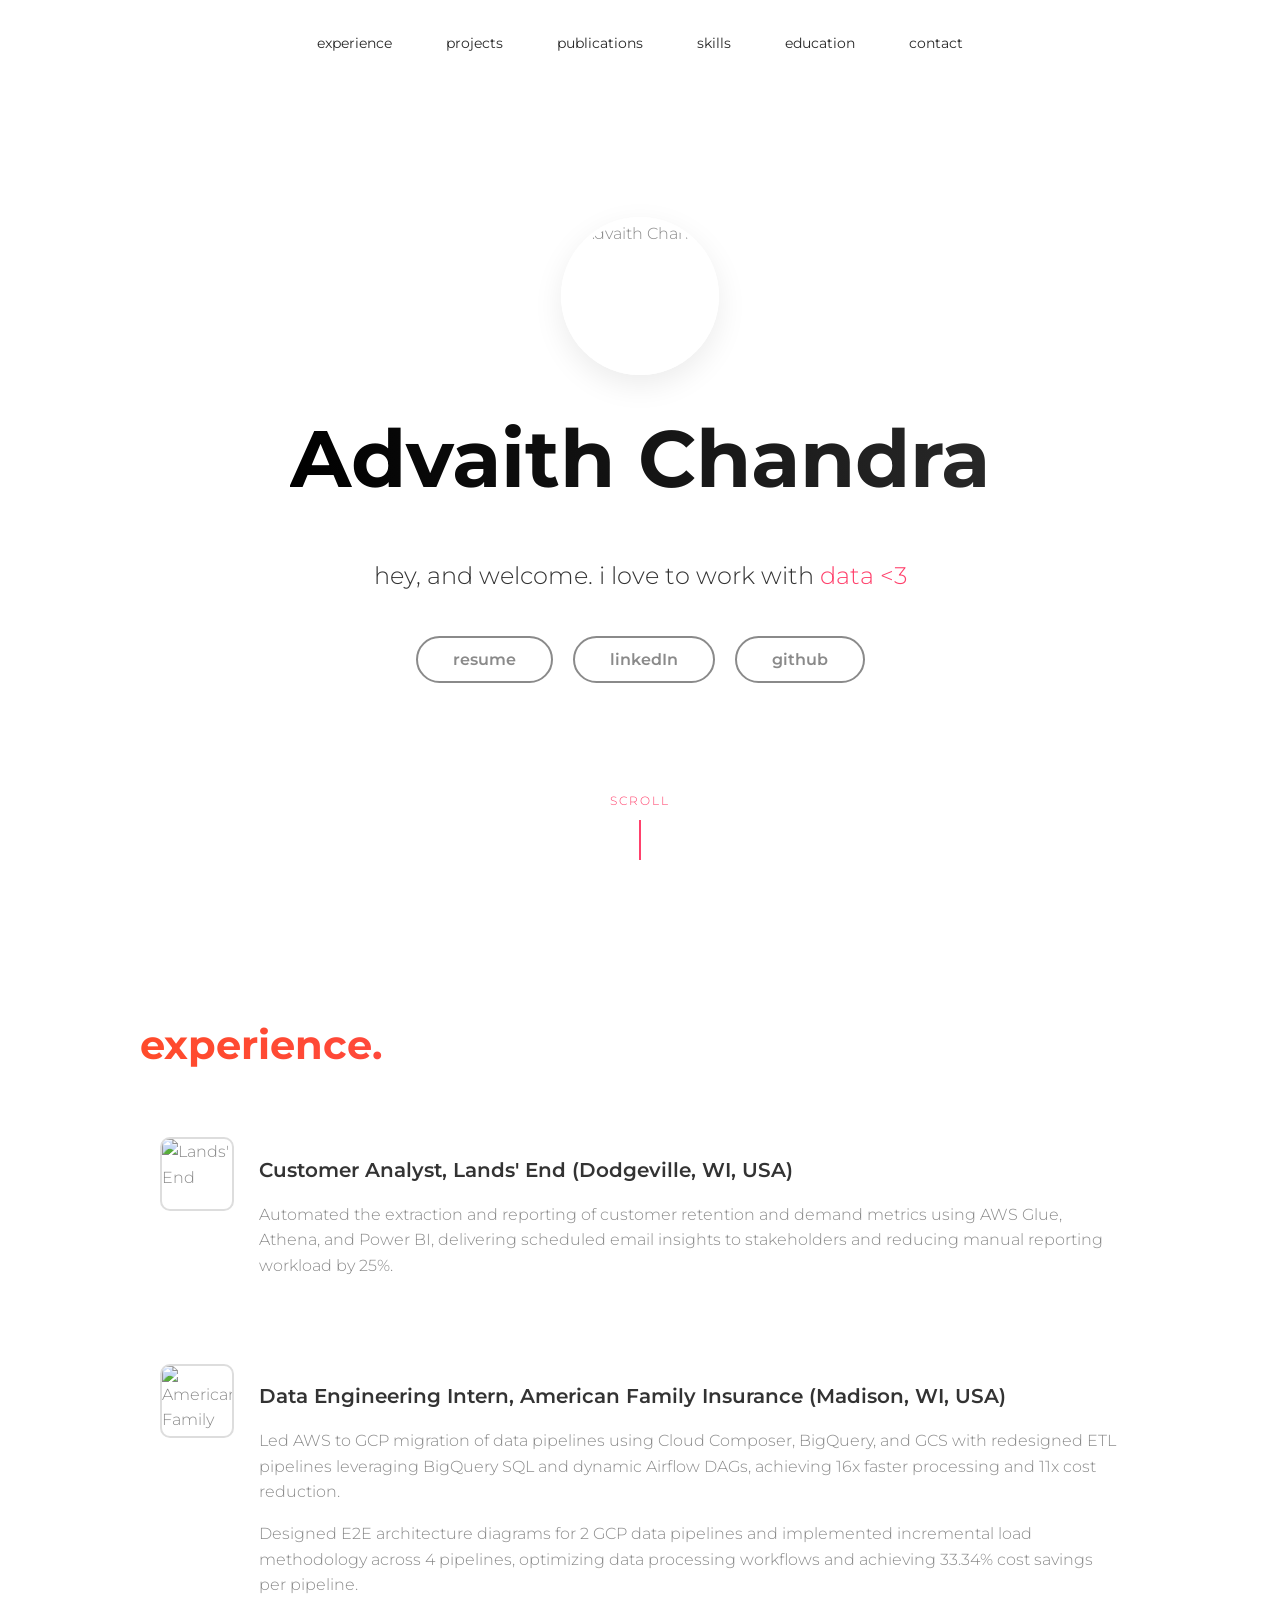
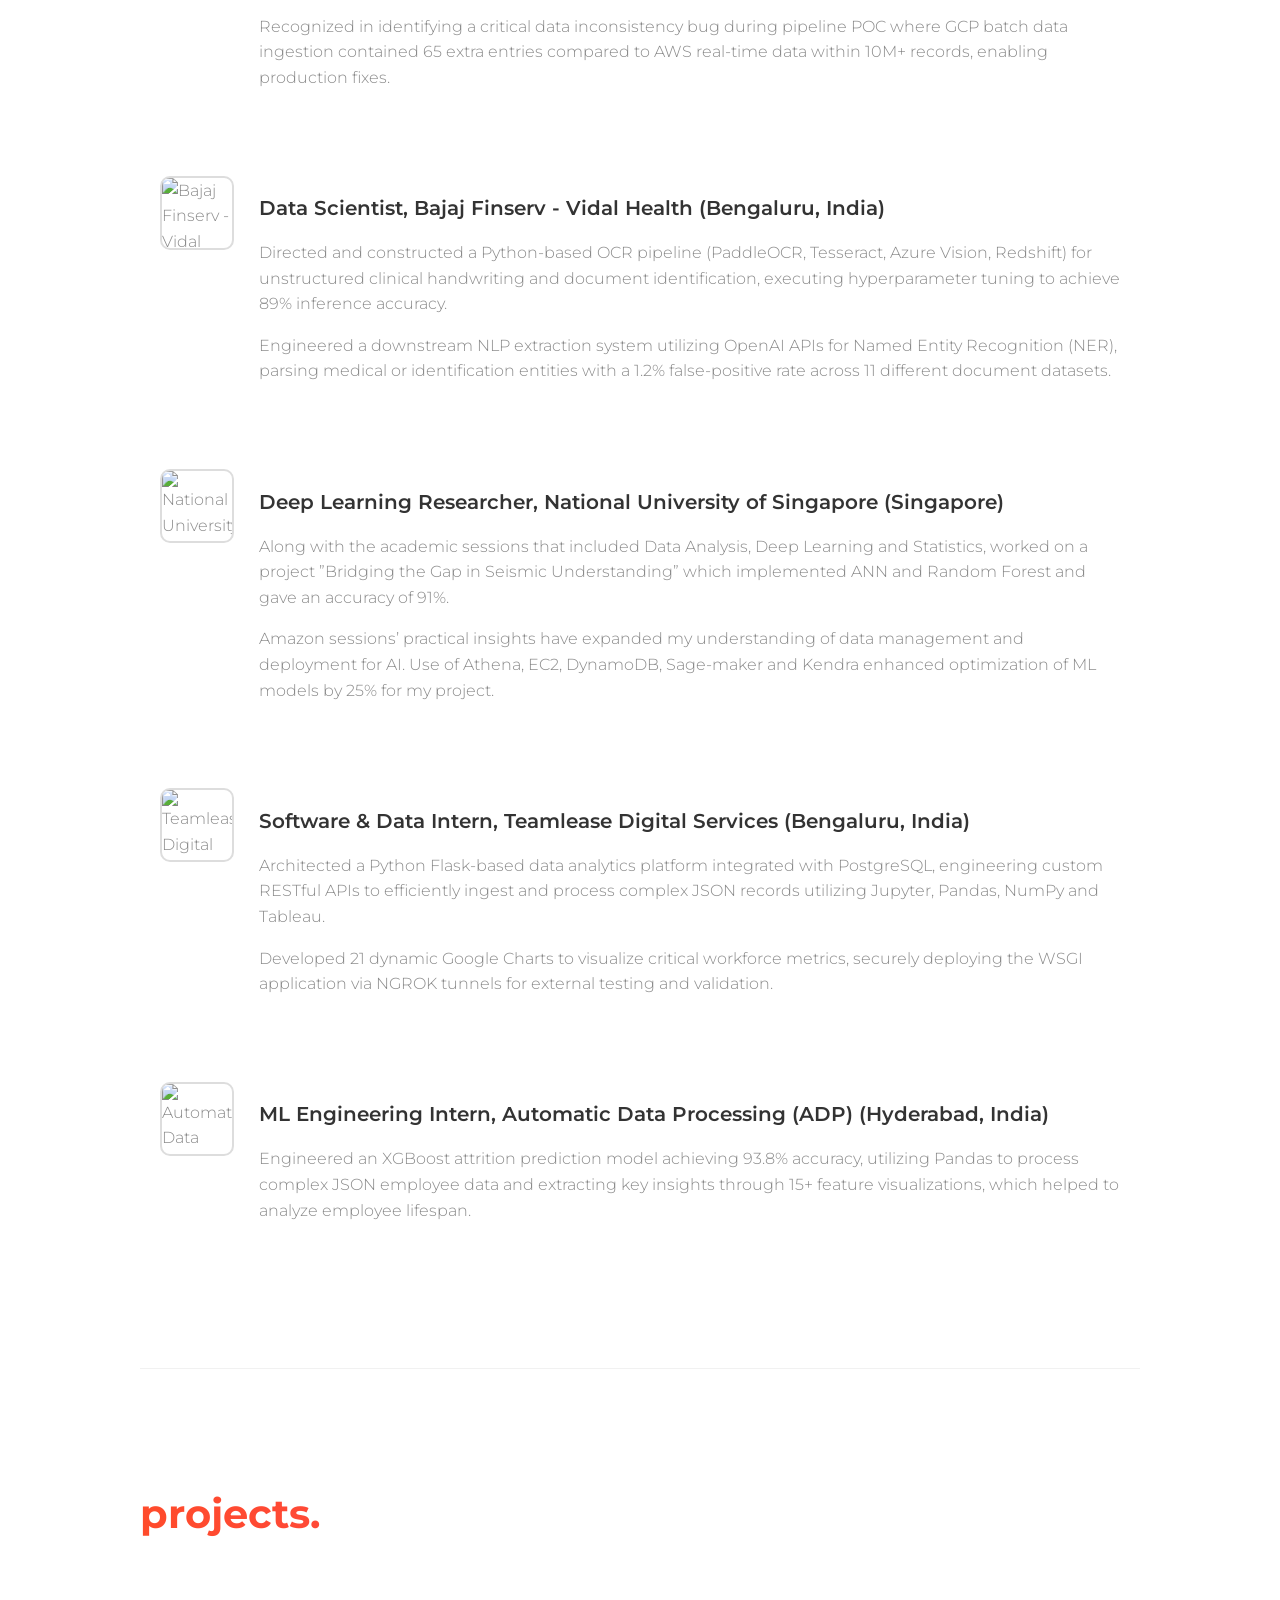
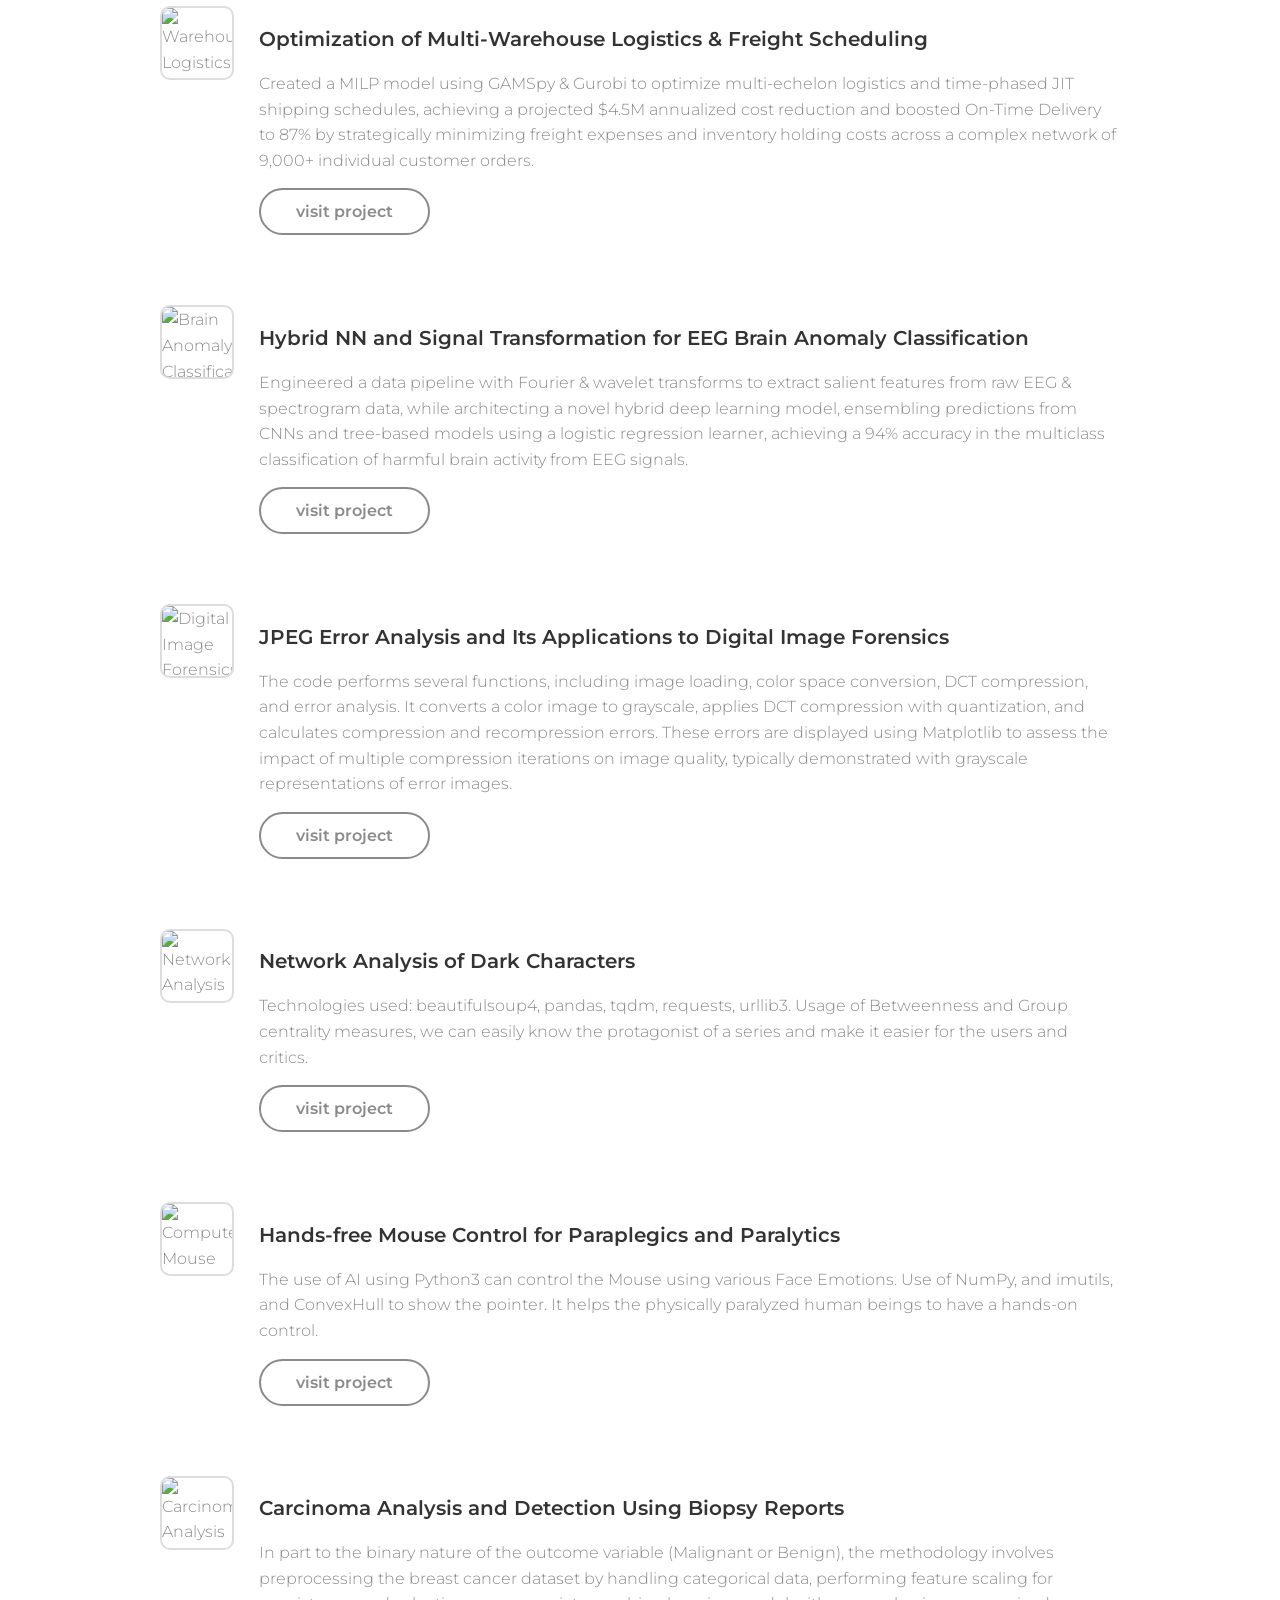
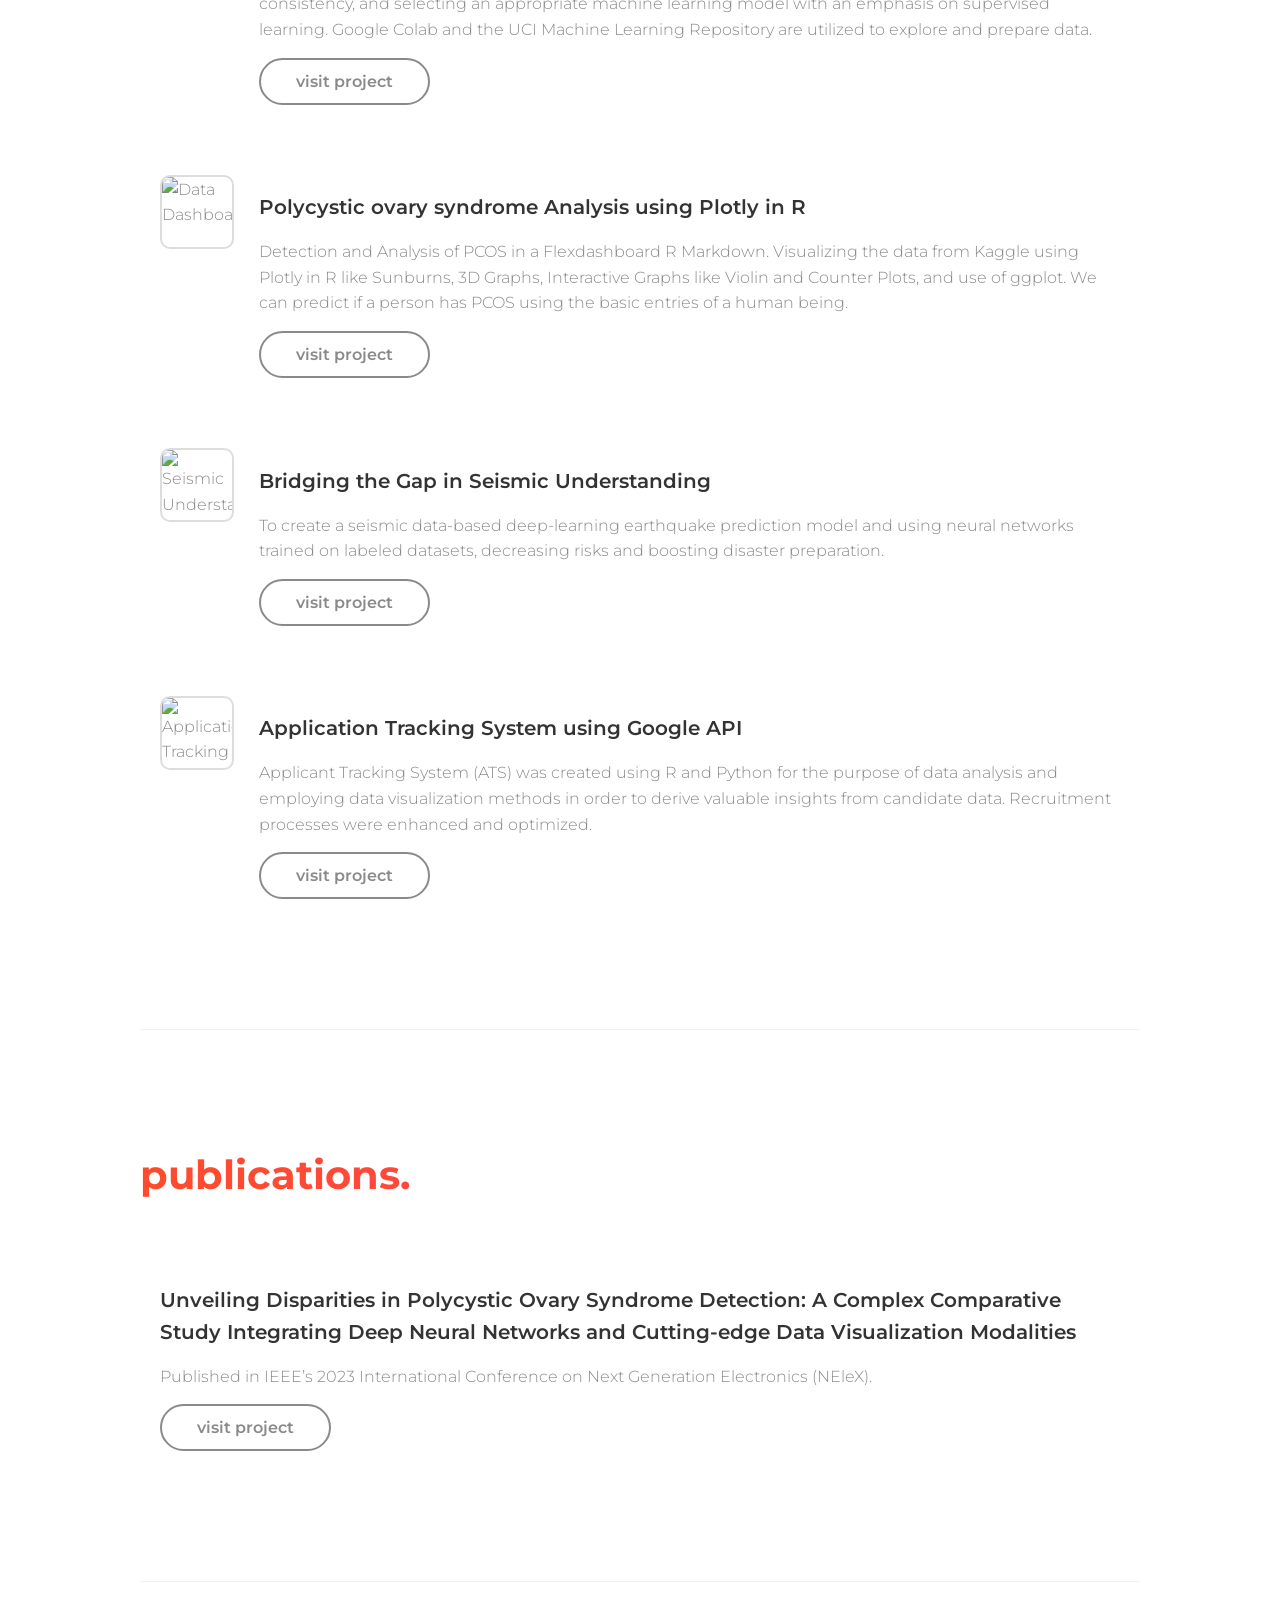
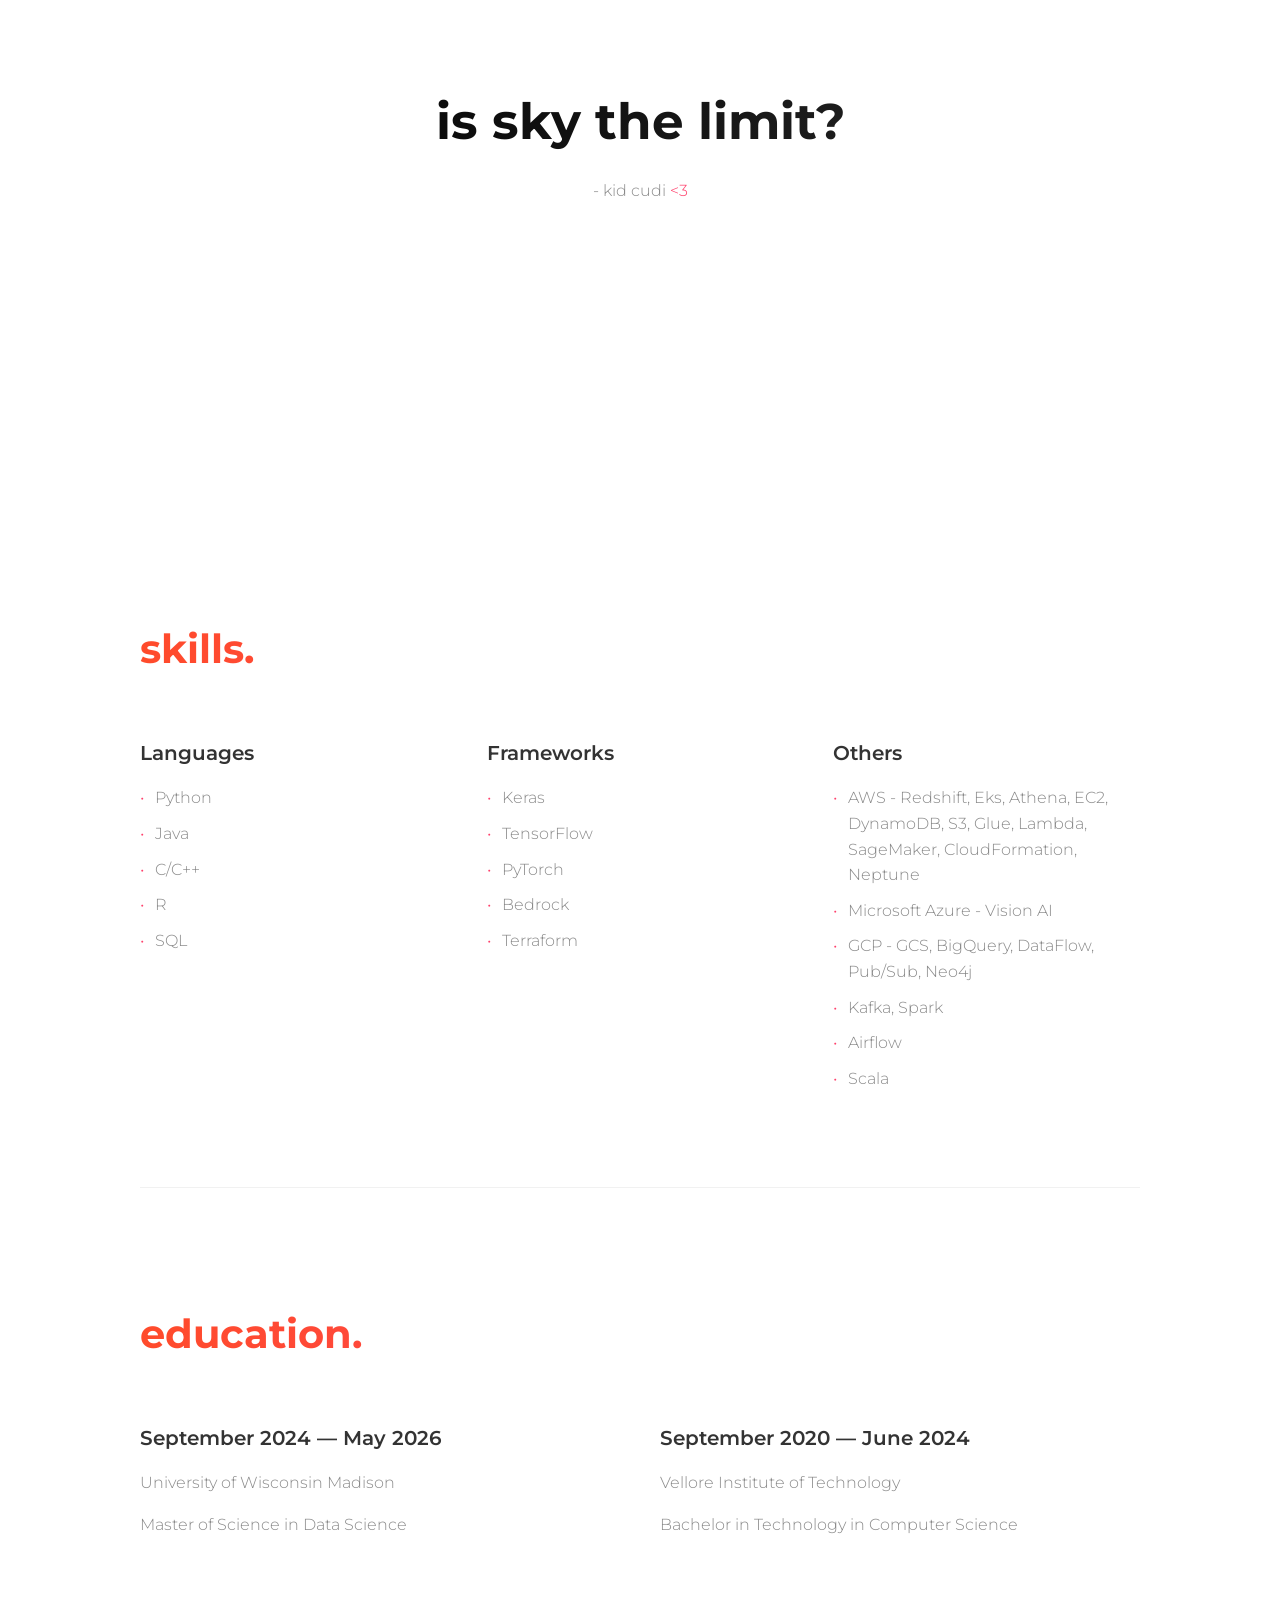
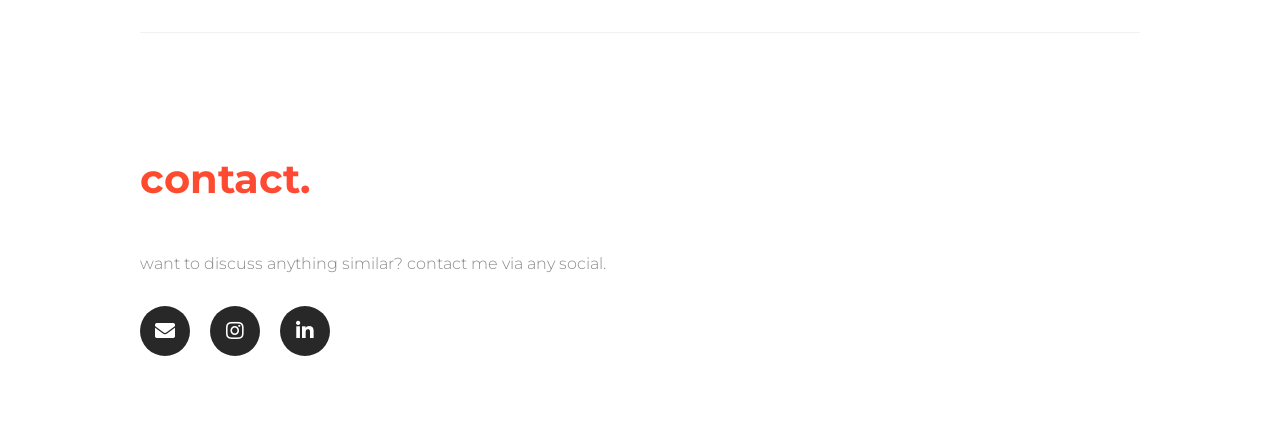
==== index.html @ e915cb69 "updated resume" ====
<!DOCTYPE html>
<html lang="en">
<head>
<!-- Google tag (gtag.js) -->
<script async src="https://www.googletagmanager.com/gtag/js?id=G-BC5VYM7ZC9"></script>
<script>
  window.dataLayer = window.dataLayer || [];
  function gtag(){dataLayer.push(arguments);}
  gtag('js', new Date());

  gtag('config', 'G-BC5VYM7ZC9');
</script>
    <meta charset="UTF-8">  
    <meta name="viewport" content="width=device-width, initial-scale=1.0">
    <meta http-equiv="X-UA-Compatible" content="ie=edge">
    <title>advaith's portfolio</title>
    <link rel="preconnect" href="https://fonts.googleapis.com">
    <link rel="preconnect" href="https://fonts.gstatic.com" crossorigin>
    <link href="https://fonts.googleapis.com/css2?family=Montserrat:wght@300;400;600;700&display=swap" rel="stylesheet">    
    <script src="https://code.jquery.com/jquery-3.3.1.min.js" integrity="sha256-FgpCb/KJQlLNfOu91ta32o/NMZxltwRo8QtmkMRdAu8=" crossorigin="anonymous"></script>
    <link rel="stylesheet" href="https://use.fontawesome.com/releases/v5.7.1/css/all.css" integrity="sha384-fnmOCqbTlWIlj8LyTjo7mOUStjsKC4pOpQbqyi7RrhN7udi9RwhKkMHpvLbHG9Sr" crossorigin="anonymous">
    <link rel="stylesheet" href="index.css">
</head>
<body>
    <div id="loading">
        <div id="spinner"></div>
    </div>

    <nav id="header">
        <div id="links">
            <a href="#experience">experience</a>
            <a href="#projects">projects</a>
            <a href="#pubs">publications</a>
            <a href="#skills">skills</a>
            <a href="#education">education</a>
            <a href="#contact">contact</a>
        </div>
    </nav>

    <div id="hero">
        <div class="hero-content">
            <img src="https://drive.google.com/thumbnail?id=139Ax2t5n5mjHtsk0Lg4HE5eVBO2MyF8m&sz=w1000" alt="Advaith Chandra" class="profile-pic">
            
            <div id="title">Advaith Chandra</div>
            <p class="tagline">hey, and welcome. i love to work with <span class="highlight">data <3</span></p>
            <div class="hero-buttons">
                <a href="https://drive.google.com/file/d/1Jxu1TiVtdE3pMnx3w8oBi157M8xMAK2O/view?usp=sharing"><button class="btn_one">resume</button></a>
                <a href="https://www.linkedin.com/in/advaithchandrasrivastav/"><button class="btn_one">linkedIn</button></a>
                <a href="https://github.com/Advaith789"><button class="btn_one">github</button></a>
            </div>
        </div>
        <div id="scroll-indicator">
            <span class="scroll-text">scroll</span>
            <div class="line"></div>
        </div>            
    </div>

    <div id="portfolio">
        
        <section id="experience" class="section">
            <h1>experience.</h1>

            <div class="project hover-effect">
                <img src="https://drive.google.com/thumbnail?id=1gFuBf-a3v5L_pTV8lUSPP5-c44RPNIYs&sz=w1000" alt="Lands' End" class="project-image">
                <div class="project-content">
                    <h2>Customer Analyst, Lands' End (Dodgeville, WI, USA)</h2>
                    <p>Automated the extraction and reporting of customer retention and demand metrics using AWS Glue, Athena, and Power BI, delivering scheduled email insights to stakeholders and reducing manual reporting workload by 25%.</p>
                </div>
            </div>

            <div class="project hover-effect">
                <img src="https://drive.google.com/thumbnail?id=11Mdz7KxqllT3eipRiJt65NYhHgezzCKO&sz=w1000" alt="American Family Insurance" class="project-image">
                <div class="project-content">
                    <h2>Data Engineering Intern, American Family Insurance (Madison, WI, USA)</h2>
                    <p>Led AWS to GCP migration of data pipelines using Cloud Composer, BigQuery, and GCS with redesigned ETL pipelines leveraging BigQuery SQL and dynamic Airflow DAGs, achieving 16x faster processing and 11x cost reduction.</p>
                    <p>Designed E2E architecture diagrams for 2 GCP data pipelines and implemented incremental load methodology across 4 pipelines, optimizing data processing workflows and achieving 33.34% cost savings per pipeline.</p>
                    <p>Recognized in identifying a critical data inconsistency bug during pipeline POC where GCP batch data ingestion contained 65 extra entries compared to AWS real-time data within 10M+ records, enabling production fixes.</p>
                </div>
            </div>

            <div class="project hover-effect">
                <img src="https://drive.google.com/thumbnail?id=1WD4hyHMKasmkYjBX_faPgWrav_Gi7qnA&sz=w1000" alt="Bajaj Finserv - Vidal Health" class="project-image">
                <div class="project-content">
                    <h2>Data Scientist, Bajaj Finserv - Vidal Health (Bengaluru, India)</h2>
                    <p>Directed and constructed a Python-based OCR pipeline (PaddleOCR, Tesseract, Azure Vision, Redshift) for unstructured clinical handwriting and document identification, executing hyperparameter tuning to achieve 89% inference accuracy.</p>
                    <p>Engineered a downstream NLP extraction system utilizing OpenAI APIs for Named Entity Recognition (NER), parsing medical or identification entities with a 1.2% false-positive rate across 11 different document datasets.</p>
                </div>
            </div>

            <div class="project hover-effect">
                <img src="https://drive.google.com/thumbnail?id=15q88PHx9WeBKispqaIaLPhq5F52AzXDt&sz=w1000" alt="National University of Singapore" class="project-image">
                <div class="project-content">
                    <h2>Deep Learning Researcher, National University of Singapore (Singapore)</h2>
                    <p>Along with the academic sessions that included Data Analysis, Deep Learning and Statistics, worked on a project ”Bridging the Gap in Seismic Understanding” which implemented ANN and Random Forest and gave an accuracy of 91%.</p>
                    <p>Amazon sessions’ practical insights have expanded my understanding of data management and deployment for AI. Use of Athena, EC2, DynamoDB, Sage-maker and Kendra enhanced optimization of ML models by 25% for my project.</p>
                </div>
            </div>

            <div class="project hover-effect">
                <img src="https://drive.google.com/thumbnail?id=1VEBLNRBeKl3MX71EI4ZStRHVZW56uzQe&sz=w1000" alt="Teamlease Digital Services" class="project-image">
                <div class="project-content">
                    <h2>Software & Data Intern, Teamlease Digital Services (Bengaluru, India) </h2>
                    <p>Architected a Python Flask-based data analytics platform integrated with PostgreSQL, engineering custom RESTful APIs to efficiently ingest and process complex JSON records utilizing Jupyter, Pandas, NumPy and Tableau.</p>
                    <p>Developed 21 dynamic Google Charts to visualize critical workforce metrics, securely deploying the WSGI application via NGROK tunnels for external testing and validation.</p>
                </div>
            </div>
            
            <div class="project hover-effect">
                <img src="https://drive.google.com/thumbnail?id=10LIyXkdb2qXyZD7nVvj0aqkj8lufpHd3&sz=w1000" alt="Automatic Data Processing (ADP)" class="project-image">
                <div class="project-content">
                    <h2>ML Engineering Intern, Automatic Data Processing (ADP) (Hyderabad, India) </h2>
                    <p>Engineered an XGBoost attrition prediction model achieving 93.8% accuracy, utilizing Pandas to process complex JSON employee data and extracting key insights through 15+ feature visualizations, which helped to analyze employee lifespan.</p>
                </div>
            </div> 
        </section>

        <section id="projects" class="section">
            <h1>projects.</h1>
            
            <div class="project hover-effect">
                <img src="https://images.unsplash.com/photo-1494412519320-aa613dfb7738?auto=format&fit=crop&w=200&q=80" alt="Warehouse Logistics" class="project-image">
                <div class="project-content">
                    <h2>Optimization of Multi-Warehouse Logistics & Freight Scheduling</h2>
                    <p>Created a MILP model using GAMSpy & Gurobi to optimize multi-echelon logistics and time-phased JIT shipping schedules, achieving a projected $4.5M annualized cost reduction and boosted On-Time Delivery to 87% by strategically minimizing freight expenses and inventory holding costs across a complex network of 9,000+ individual customer orders.</p>
                    <a href="https://github.com/Advaith789/supply_chain_optimization"><button class="btn_one">visit project</button></a>
                </div>
            </div>

            <div class="project hover-effect">
                <img src="https://images.unsplash.com/photo-1559757175-5700dde675bc?auto=format&fit=crop&w=200&q=80" alt="Brain Anomaly Classification" class="project-image">
                <div class="project-content">
                    <h2>Hybrid NN and Signal Transformation for EEG Brain Anomaly Classification</h2>
                    <p>Engineered a data pipeline with Fourier & wavelet transforms to extract salient features from raw EEG & spectrogram data, while architecting a novel hybrid deep learning model, ensembling predictions from CNNs and tree-based models using a logistic regression learner, achieving a 94% accuracy in the multiclass classification of harmful brain activity from EEG signals.</p>
                    <a href="https://github.com/Advaith789/brain-waves-classification"><button class="btn_one">visit project</button></a>
                </div>
            </div>

            <div class="project hover-effect">
                <img src="https://images.unsplash.com/photo-1618044733300-9472054094ee?auto=format&fit=crop&w=200&q=80" alt="Digital Image Forensics" class="project-image">
                <div class="project-content">
                    <h2>JPEG Error Analysis and Its Applications to Digital Image Forensics</h2>
                    <p>The code performs several functions, including image loading, color space conversion, DCT compression, and error analysis. It converts a color image to grayscale, applies DCT compression with quantization, and calculates compression and recompression errors. These errors are displayed using Matplotlib to assess the impact of multiple compression iterations on image quality, typically demonstrated with grayscale representations of error images.</p>
                    <a href="https://github.com/Advaith789/JPEG-Error-Analysis"><button class="btn_one">visit project</button></a>
                </div>
            </div>

            <div class="project hover-effect">
                <img src="https://images.unsplash.com/photo-1526374965328-7f61d4dc18c5?auto=format&fit=crop&w=200&q=80" alt="Network Analysis" class="project-image">
                <div class="project-content">
                    <h2>Network Analysis of Dark Characters</h2>
                    <p>Technologies used: beautifulsoup4, pandas, tqdm, requests, urllib3. Usage of Betweenness and Group centrality measures, we can easily know the protagonist of a series and make it easier for the users and critics.</p>
                    <a href="https://github.com/Advaith789/Network-Analysis-of-Dark-Characters"><button class="btn_one">visit project</button></a>
                </div>
            </div>

            <div class="project hover-effect">
                <img src="https://images.unsplash.com/photo-1555255707-c07966088b7b?auto=format&fit=crop&w=200&q=80" alt="Computer Mouse" class="project-image">
                <div class="project-content">
                    <h2>Hands-free Mouse Control for Paraplegics and Paralytics</h2>
                    <p>The use of AI using Python3 can control the Mouse using various Face Emotions. Use of NumPy, and imutils, and ConvexHull to show the pointer. It helps the physically paralyzed human beings to have a hands-on control.</p>
                    <a href="https://github.com/Advaith789/Hands-Free-Mouse-Control"><button class="btn_one">visit project</button></a>
                </div>
            </div>

            <div class="project hover-effect">
                <img src="https://images.unsplash.com/photo-1579154204601-01588f351e67?auto=format&fit=crop&w=200&q=80" alt="Carcinoma Analysis" class="project-image">
                <div class="project-content">
                    <h2>Carcinoma Analysis and Detection Using Biopsy Reports</h2>
                    <p>In part to the binary nature of the outcome variable (Malignant or Benign), the methodology involves preprocessing the breast cancer dataset by handling categorical data, performing feature scaling for consistency, and selecting an appropriate machine learning model with an emphasis on supervised learning. Google Colab and the UCI Machine Learning Repository are utilized to explore and prepare data.</p>
                    <a href="https://github.com/Advaith789/Carcinoma-Analysis-and-Detection-Using-Biopsy-Report"><button class="btn_one">visit project</button></a>
                </div>
            </div>

            <div class="project hover-effect">
                <img src="https://images.unsplash.com/photo-1551288049-bebda4e38f71?auto=format&fit=crop&w=200&q=80" alt="Data Dashboard" class="project-image">
                <div class="project-content">
                    <h2>Polycystic ovary syndrome Analysis using Plotly in R</h2>
                    <p>Detection and Analysis of PCOS in a Flexdashboard R Markdown. Visualizing the data from Kaggle using Plotly in R like Sunburns, 3D Graphs, Interactive Graphs like Violin and Counter Plots, and use of ggplot. We can predict if a person has PCOS using the basic entries of a human being.</p>
                    <a href="https://github.com/Advaith789/PCOS-Analysis"><button class="btn_one">visit project</button></a>
                </div>
            </div>

            <div class="project hover-effect">
                <img src="https://images.unsplash.com/photo-1505322022379-7c3353ee6291?auto=format&fit=crop&w=200&q=80" alt="Seismic Understanding" class="project-image">
                <div class="project-content">
                    <h2>Bridging the Gap in Seismic Understanding</h2>
                    <p>To create a seismic data-based deep-learning earthquake prediction model and using neural networks trained on labeled datasets, decreasing risks and boosting disaster preparation.</p>
                    <a href="https://github.com/Advaith789/Earthquake-Predictor"><button class="btn_one">visit project</button></a>
                </div>
            </div>

            <div class="project hover-effect">
                <img src="https://images.unsplash.com/photo-1586281380349-632531db7ed4?auto=format&fit=crop&w=200&q=80" alt="Application Tracking" class="project-image">
                <div class="project-content">
                    <h2>Application Tracking System using Google API</h2>
                    <p>Applicant Tracking System (ATS) was created using R and Python for the purpose of data analysis and employing data visualization methods in order to derive valuable insights from candidate data. Recruitment processes were enhanced and optimized.</p>
                    <a href="https://github.com/Advaith789/ATS-Using-Google-API"><button class="btn_one">visit project</button></a>
                </div>
            </div>
        </section>

        <section id="pubs" class="section">
            <h1>publications.</h1>

            <div class="project-pub hover-effect">
                <div class="project-content">
                    <h2>Unveiling Disparities in Polycystic Ovary Syndrome Detection: A Complex Comparative Study Integrating Deep Neural Networks and Cutting-edge Data Visualization Modalities</h2>
                    <p>Published in IEEE’s 2023 International Conference on Next Generation Electronics (NEleX).</p>
                    <a href="https://ieeexplore.ieee.org/document/10421140"><button class="btn_one">visit project</button></a>
                </div>
            </div>
        </section>

        <div class="quote-section">
            <div id="title">is sky the limit?</div>
            <p>- kid cudi <span class="highlight"><3</span></p>
            
            <div class="spotify-wrapper">
                <iframe style="border-radius:12px" src="https://open.spotify.com/embed/track/6gyaXDZS45uIpyETSTibQ9?utm_source=generator&theme=0" width="100%" height="152" frameBorder="0" allowfullscreen="" allow="autoplay; clipboard-write; encrypted-media; fullscreen; picture-in-picture" loading="lazy"></iframe>
            </div>
        </div>

        <section id="skills" class="section">
            <h1>skills.</h1>
            <div class="grid-3">
                <div>
                    <h2>Languages</h2>
                    <ul>
                        <li>Python</li>
                        <li>Java</li>
                        <li>C/C++</li>
                        <li>R</li>
                        <li>SQL</li>
                    </ul>
                </div>
                <div>
                    <h2>Frameworks</h2>
                    <ul>
                        <li>Keras</li>
                        <li>TensorFlow</li>
                        <li>PyTorch</li>
                        <li>Bedrock</li>
                        <li>Terraform</li>
                    </ul>
                </div>
                <div>
                    <h2>Others</h2>
                    <ul>
                        <li>AWS - Redshift, Eks, Athena, EC2, DynamoDB, S3, Glue, Lambda, SageMaker, CloudFormation, Neptune</li>
                        <li>Microsoft Azure - Vision AI</li>
                        <li>GCP - GCS, BigQuery, DataFlow, Pub/Sub, Neo4j</li>
                        <li>Kafka, Spark</li>
                        <li>Airflow</li>
                        <li>Scala</li>
                    </ul>
                </div>
            </div>
        </section>
        
        <section id="education" class="section">
            <h1>education.</h1>
            <div class="grid-2">
                <div>
                    <h2>September 2024 — May 2026</h2>
                    <p>University of Wisconsin Madison</p>
                    <p>Master of Science in Data Science</p>
                </div>
                <div>
                    <h2>September 2020 — June 2024</h2>
                    <p>Vellore Institute of Technology</p>
                    <p>Bachelor in Technology in Computer Science</p>
                </div>
            </div>
        </section>
        
        <section id="contact" class="section">
            <h1>contact.</h1> 
            <p>want to discuss anything similar? contact me via any social.</p>

            <div id="details">
                <a href="mailto:advaith.srivastav@gmail.com" class="btn_social"><i class="fas fa-envelope"></i></a>
                <a href="https://www.instagram.com/advaith____" class="btn_social"><i class="fab fa-instagram"></i></a>
                <a href="https://www.linkedin.com/in/advaithchandrasrivastav/" class="btn_social"><i class="fab fa-linkedin-in"></i></a>
            </div>   
        </section>
    </div>

<script src="index.js" type="text/javascript"></script>
</body>
</html>
---- index.css ----
body, html {
    padding: 0;
    margin: 0;
    font-family: 'Montserrat', sans-serif;
    font-weight: 300;
    color: #8a8a8a;
    background: rgb(255, 255, 255);
    scroll-behavior: smooth;
    line-height: 1.6;
}

#loading {
    width: 100vw;
    height: 100vh;
    position: fixed;
    background: #ffffff;
    z-index: 999;
    display: flex;
    justify-content: center;
    flex-direction: column;
    align-items: center;
}

#spinner {
    animation: rotate 0.8s infinite linear;
    width: 50px;
    height: 50px;
    border: 4px solid #f1f1f1;
    border-bottom: 4px solid #FF416C;
    border-radius: 50%;
    margin: 0;
}

@keyframes rotate {
    0% { transform: rotate(0deg); }
    100% { transform: rotate(360deg); }
}

/* Typography & Colors */
.highlight {
    color: #FF416C;
}

h1 {
    font-size: 40px;
    background-image: linear-gradient(to left, #FF416C 0%, #FF4B2B 100%);
    -webkit-background-clip: text;
    background-clip: text;
    -webkit-text-fill-color: transparent;
    font-weight: 700;
    margin-bottom: 40px;
}

h2 {
    font-size: 20px;
    font-weight: 600;
    color: #333;
    margin-bottom: 10px;
}

p {
    margin-bottom: 15px;
}

/* Navigation */
#header {
    width: 100%;
    padding: 30px 0;
    text-align: center;
    position: absolute;
    top: 0;
    z-index: 10;
}

#links a {
    margin: 0 25px;
    color: rgb(42, 42, 42);
    text-decoration: none;
    font-weight: 400;
    font-size: 14px;
    transition: 0.3s ease-in-out;
    padding-bottom: 5px;
    border-bottom: 2px solid transparent;
}

#links a:hover {
    border-bottom: 2px solid #FF416C;
    color: #FF416C;
}

/* Hero Section */
#hero {
    width: 100%;
    min-height: 100vh;
    background: linear-gradient(rgba(255, 255, 255, 0.8), rgba(255, 255, 255, 0.9)), url("https://images.unsplash.com/photo-1638132035918-90a22beaab3b?q=80&w=2832&auto=format&fit=crop&ixlib=rb-4.0.3&ixid=M3wxMjA3fDB8MHxwaG90by1wYWdlfHx8fGVufDB8fHx8fA%3D%3D") center center fixed;
    background-size: cover;
    display: flex;
    justify-content: center;
    align-items: center;
    flex-direction: column;
    text-align: center;
    position: relative;
}

.hero-content {
    max-width: 800px;
    padding: 0 20px;
    display: flex;
    flex-direction: column;
    align-items: center;
}

/* Minimalist Profile Picture */
.profile-pic {
    width: 150px;
    height: 150px;
    object-fit: cover;
    border-radius: 50%;
    margin-bottom: 20px;
    border: 4px solid #fff;
    box-shadow: 0 10px 30px rgba(0, 0, 0, 0.08);
    transition: transform 0.4s ease;
}

.profile-pic:hover {
    transform: scale(1.05);
}

#title {
    font-size: 80px;
    background-image: linear-gradient(to left, #282828 0%, #000000 100%);
    -webkit-background-clip: text;
    background-clip: text;
    -webkit-text-fill-color: transparent;
    font-weight: 700;
    margin-bottom: 10px;
}

.tagline {
    font-size: 24px;
    color: #333;
    margin-bottom: 40px;
}

.hero-buttons {
    display: flex;
    gap: 20px;
    justify-content: center;
    flex-wrap: wrap;
}

/* Buttons */
.btn_one {
    color: #8a8a8a;
    padding: 12px 35px;
    border-radius: 50px;
    border: 2px solid #8a8a8a;
    font-size: 16px;
    font-family: inherit;
    font-weight: 600;
    background: transparent;
    transition: 0.3s ease-in-out;
    cursor: pointer;
}

.btn_one:hover {
    background: #333;
    border-color: #333;
    color: #fff;
}

/* Layout Utilities */
#portfolio {
    max-width: 1000px;
    margin: 0 auto;
    padding: 0 5%;
}

.section {
    padding: 80px 0;
    border-bottom: 1px solid #f1f1f1;
}

.section:last-child {
    border-bottom: none;
}

/* Project and Hover Effect */
.project {
    margin-bottom: 30px;
    display: flex;
    gap: 25px;
    align-items: flex-start;
}

.project-pub {
    margin-bottom: 30px;
}

.hover-effect {
    padding: 20px;
    border-radius: 12px;
    transition: transform 0.3s cubic-bezier(0.25, 0.8, 0.25, 1), box-shadow 0.3s ease, background 0.3s ease;
    background: transparent;
}

.hover-effect:hover {
    transform: scale(1.02);
    background: #fdfdfd;
    box-shadow: 0 10px 30px rgba(0, 0, 0, 0.04);
}

.project-image {
    width: 70px;
    height: 70px;
    object-fit: cover;
    border-radius: 10px;
    border: 2px solid #ddd;
    flex-shrink: 0;
}

.project-content {
    flex-grow: 1;
}

/* Grids for Skills & Education */
.grid-3 {
    display: grid;
    grid-template-columns: repeat(3, 1fr);
    gap: 40px;
}

.grid-2 {
    display: grid;
    grid-template-columns: repeat(2, 1fr);
    gap: 40px;
}

ul {
    list-style-type: none;
    padding: 0;
}

ul li {
    margin-bottom: 10px;
    position: relative;
    padding-left: 15px;
}

ul li::before {
    content: "•";
    color: #FF416C;
    position: absolute;
    left: 0;
}

/* Quote Section and Spotify Wrap */
.quote-section {
    text-align: center;
    padding: 100px 0;
}

.quote-section #title {
    font-size: 50px;
}

.spotify-wrapper {
    max-width: 450px;
    margin: 40px auto 0;
    transition: transform 0.3s ease;
}

.spotify-wrapper:hover {
    transform: scale(1.02);
}

/* Scroll Indicator */
#scroll-indicator {
    position: absolute;
    bottom: 40px;
    display: flex;
    flex-direction: column;
    align-items: center;
}

.scroll-text {
    font-size: 12px;
    color: #FF416C;
    margin-bottom: 10px;
    letter-spacing: 2px;
    text-transform: uppercase;
    animation: fadeInOut 2s infinite;
}

.line {
    width: 2px;
    height: 40px;
    background-color: #FF416C;
    animation: growShrink 1.5s infinite;
}

/* Social Buttons */
#details {
    display: flex;
    gap: 20px;
    margin-top: 30px;
}

.btn_social {
    font-size: 20px;
    color: #fff;
    width: 50px;
    height: 50px;
    display: flex;
    justify-content: center;
    align-items: center;
    border-radius: 50%;
    background: #282828;
    text-decoration: none;
    transition: 0.3s ease-in-out;
}

.btn_social:hover {
    background: #FF416C;
    transform: translateY(-5px);
}

/* Animations */
@keyframes fadeInOut {
    0%, 100% { opacity: 0.3; }
    50% { opacity: 1; }
}

@keyframes growShrink {
    0%, 100% { height: 20px; }
    50% { height: 40px; }
}

/* Scrollbar */
::-webkit-scrollbar {
    width: 8px;
}
::-webkit-scrollbar-track {
    background: #fafafa; 
}
::-webkit-scrollbar-thumb {
    background: #ddd; 
    border-radius: 10px;
}
::-webkit-scrollbar-thumb:hover {
    background: #FF416C; 
}

/* Media Queries */
@media (max-width: 900px){
    #header { padding: 20px 0; }
    
    #links {
        display: flex;
        flex-wrap: wrap;
        justify-content: center;
        gap: 15px;
    }
    
    #links a { margin: 0; }

    #title { font-size: 50px; }
    
    .tagline { font-size: 18px; }

    .project {
        flex-direction: column;
        align-items: center;
        text-align: center;
        gap: 15px;
    }

    .project-image {
        width: 100px;
        height: 100px;
    }

    .grid-3, .grid-2 {
        grid-template-columns: 1fr;
        gap: 30px;
    }
    
    .btn_one { margin-bottom: 10px; }

    .spotify-wrapper {
        max-width: 90%;
    }
}
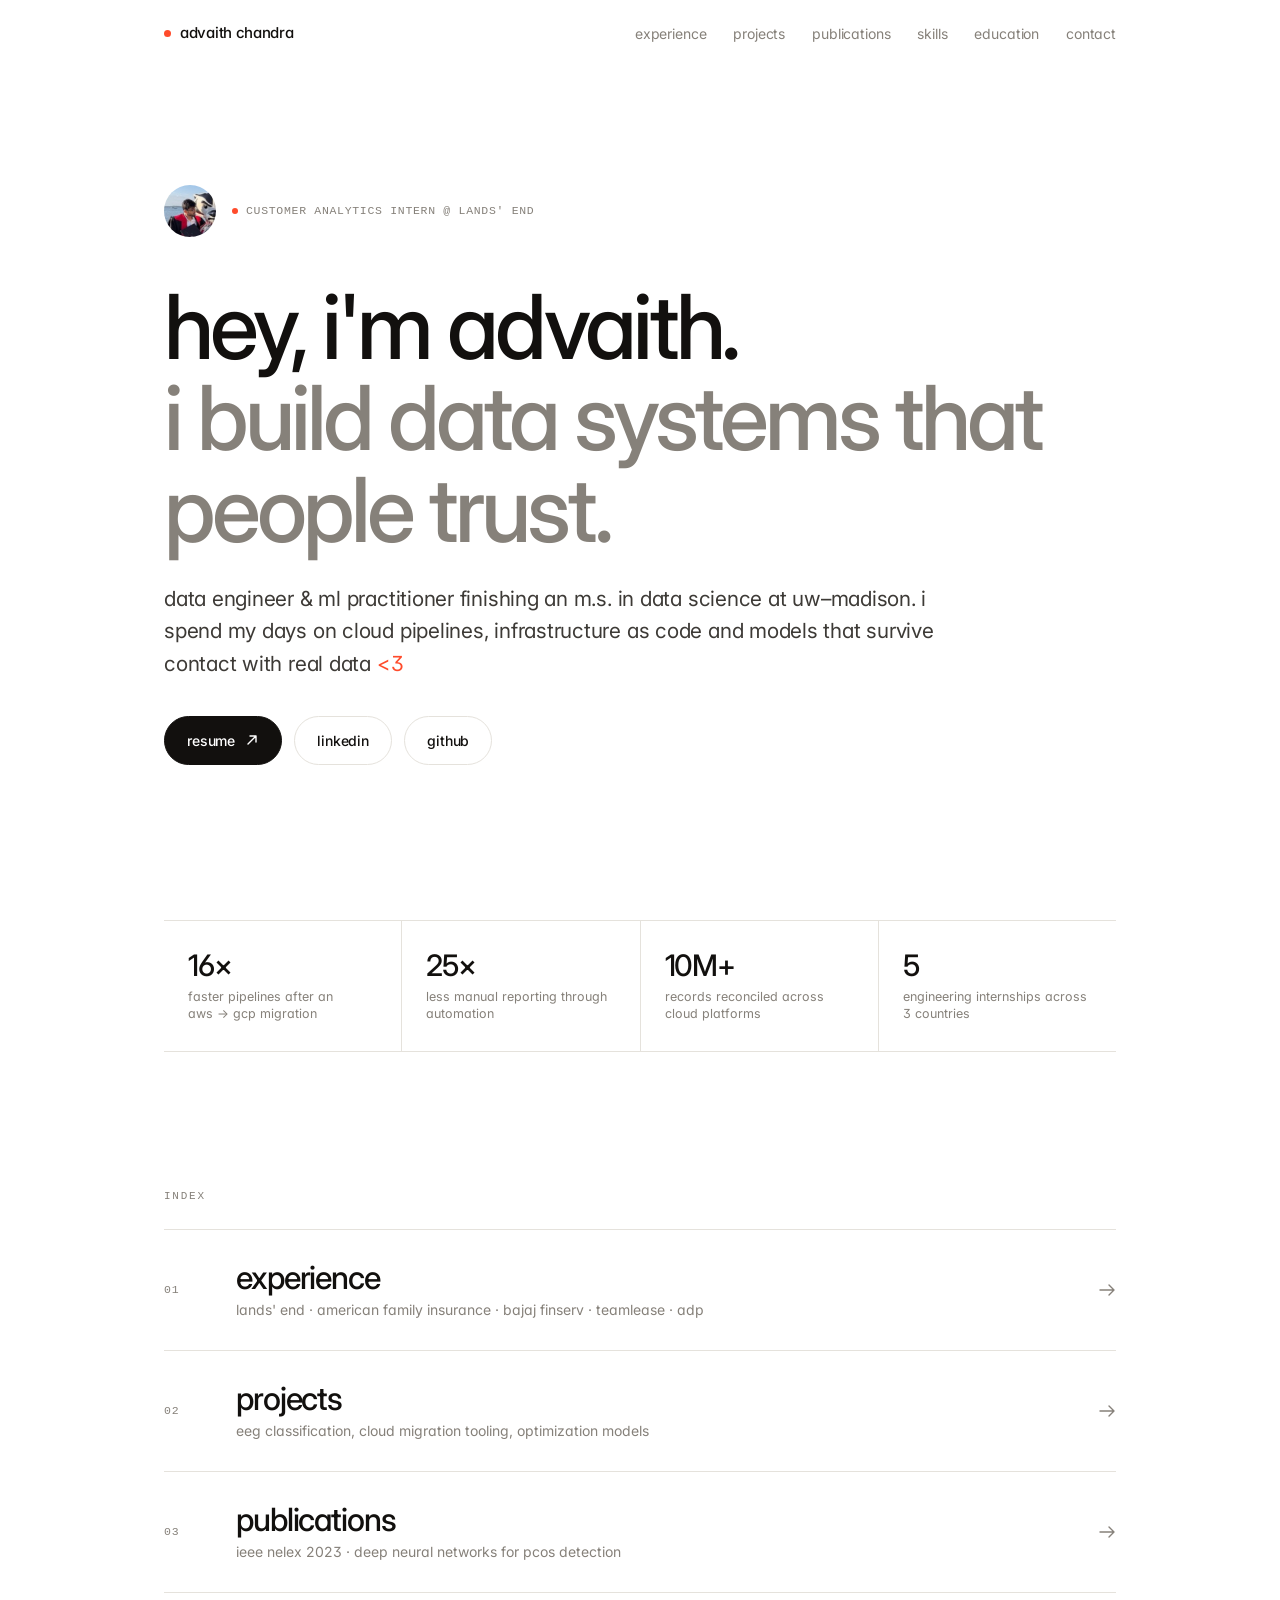
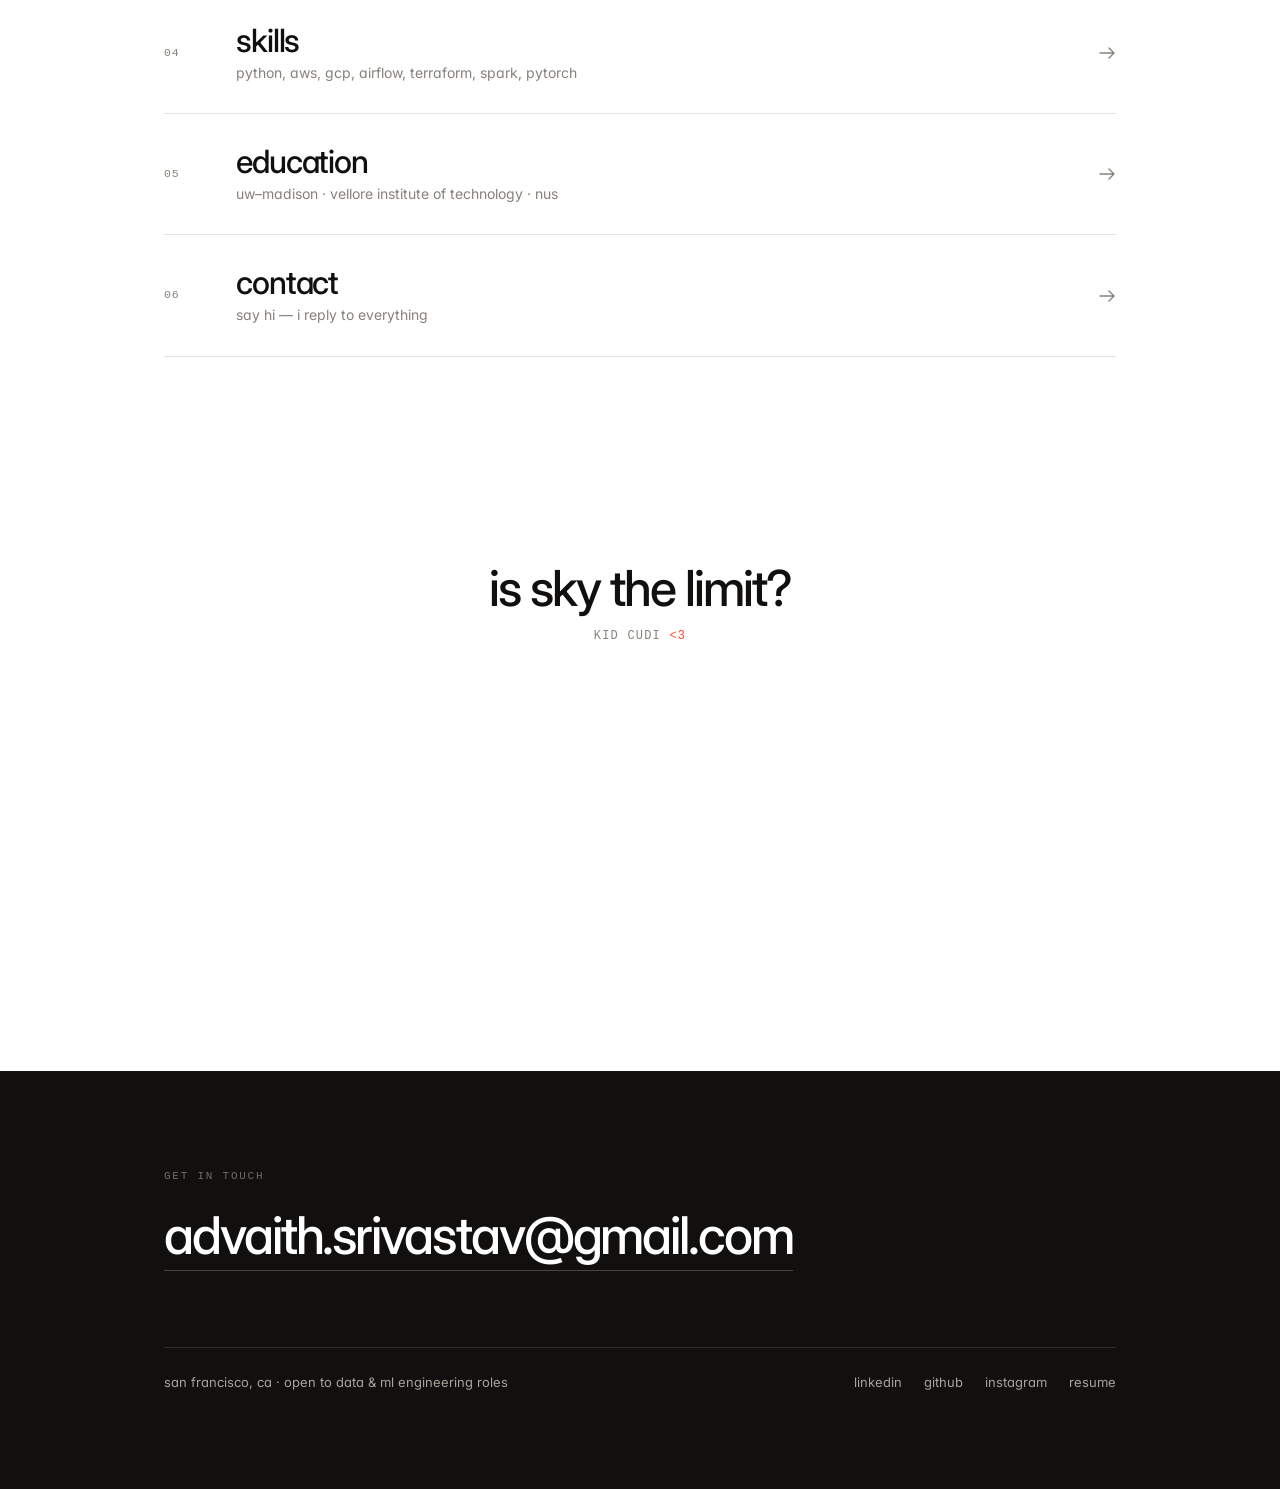
==== commit 72d1767f: "changes - 2" ====
--- a/index.html
+++ b/index.html
@@ -1,290 +1,143 @@
-<!DOCTYPE html>
-<html lang="en">
-<head>
-<!-- Google tag (gtag.js) -->
-<script async src="https://www.googletagmanager.com/gtag/js?id=G-BC5VYM7ZC9"></script>
-<script>
-  window.dataLayer = window.dataLayer || [];
-  function gtag(){dataLayer.push(arguments);}
-  gtag('js', new Date());
-
-  gtag('config', 'G-BC5VYM7ZC9');
-</script>
-    <meta charset="UTF-8">  
-    <meta name="viewport" content="width=device-width, initial-scale=1.0">
-    <meta http-equiv="X-UA-Compatible" content="ie=edge">
-    <title>advaith's portfolio</title>
-    <link rel="preconnect" href="https://fonts.googleapis.com">
-    <link rel="preconnect" href="https://fonts.gstatic.com" crossorigin>
-    <link href="https://fonts.googleapis.com/css2?family=Montserrat:wght@300;400;600;700&display=swap" rel="stylesheet">    
-    <script src="https://code.jquery.com/jquery-3.3.1.min.js" integrity="sha256-FgpCb/KJQlLNfOu91ta32o/NMZxltwRo8QtmkMRdAu8=" crossorigin="anonymous"></script>
-    <link rel="stylesheet" href="https://use.fontawesome.com/releases/v5.7.1/css/all.css" integrity="sha384-fnmOCqbTlWIlj8LyTjo7mOUStjsKC4pOpQbqyi7RrhN7udi9RwhKkMHpvLbHG9Sr" crossorigin="anonymous">
-    <link rel="stylesheet" href="index.css">
-</head>
-<body>
-    <div id="loading">
-        <div id="spinner"></div>
-    </div>
-
-    <nav id="header">
-        <div id="links">
-            <a href="#experience">experience</a>
-            <a href="#projects">projects</a>
-            <a href="#pubs">publications</a>
-            <a href="#skills">skills</a>
-            <a href="#education">education</a>
-            <a href="#contact">contact</a>
-        </div>
-    </nav>
-
-    <div id="hero">
-        <div class="hero-content">
-            <img src="https://drive.google.com/thumbnail?id=139Ax2t5n5mjHtsk0Lg4HE5eVBO2MyF8m&sz=w1000" alt="Advaith Chandra" class="profile-pic">
-            
-            <div id="title">Advaith Chandra</div>
-            <p class="tagline">hey, and welcome. i love to work with <span class="highlight">data <3</span></p>
-            <div class="hero-buttons">
-                <a href="https://drive.google.com/file/d/1Jxu1TiVtdE3pMnx3w8oBi157M8xMAK2O/view?usp=sharing"><button class="btn_one">resume</button></a>
-                <a href="https://www.linkedin.com/in/advaithchandrasrivastav/"><button class="btn_one">linkedIn</button></a>
-                <a href="https://github.com/Advaith789"><button class="btn_one">github</button></a>
-            </div>
-        </div>
-        <div id="scroll-indicator">
-            <span class="scroll-text">scroll</span>
-            <div class="line"></div>
-        </div>            
-    </div>
-
-    <div id="portfolio">
-        
-        <section id="experience" class="section">
-            <h1>experience.</h1>
-
-            <div class="project hover-effect">
-                <img src="https://drive.google.com/thumbnail?id=1gFuBf-a3v5L_pTV8lUSPP5-c44RPNIYs&sz=w1000" alt="Lands' End" class="project-image">
-                <div class="project-content">
-                    <h2>Customer Analyst, Lands' End (Dodgeville, WI, USA)</h2>
-                    <p>Automated the extraction and reporting of customer retention and demand metrics using AWS Glue, Athena, and Power BI, delivering scheduled email insights to stakeholders and reducing manual reporting workload by 25%.</p>
-                </div>
-            </div>
-
-            <div class="project hover-effect">
-                <img src="https://drive.google.com/thumbnail?id=11Mdz7KxqllT3eipRiJt65NYhHgezzCKO&sz=w1000" alt="American Family Insurance" class="project-image">
-                <div class="project-content">
-                    <h2>Data Engineering Intern, American Family Insurance (Madison, WI, USA)</h2>
-                    <p>Led AWS to GCP migration of data pipelines using Cloud Composer, BigQuery, and GCS with redesigned ETL pipelines leveraging BigQuery SQL and dynamic Airflow DAGs, achieving 16x faster processing and 11x cost reduction.</p>
-                    <p>Designed E2E architecture diagrams for 2 GCP data pipelines and implemented incremental load methodology across 4 pipelines, optimizing data processing workflows and achieving 33.34% cost savings per pipeline.</p>
-                    <p>Recognized in identifying a critical data inconsistency bug during pipeline POC where GCP batch data ingestion contained 65 extra entries compared to AWS real-time data within 10M+ records, enabling production fixes.</p>
-                </div>
-            </div>
-
-            <div class="project hover-effect">
-                <img src="https://drive.google.com/thumbnail?id=1WD4hyHMKasmkYjBX_faPgWrav_Gi7qnA&sz=w1000" alt="Bajaj Finserv - Vidal Health" class="project-image">
-                <div class="project-content">
-                    <h2>Data Scientist, Bajaj Finserv - Vidal Health (Bengaluru, India)</h2>
-                    <p>Directed and constructed a Python-based OCR pipeline (PaddleOCR, Tesseract, Azure Vision, Redshift) for unstructured clinical handwriting and document identification, executing hyperparameter tuning to achieve 89% inference accuracy.</p>
-                    <p>Engineered a downstream NLP extraction system utilizing OpenAI APIs for Named Entity Recognition (NER), parsing medical or identification entities with a 1.2% false-positive rate across 11 different document datasets.</p>
-                </div>
-            </div>
-
-            <div class="project hover-effect">
-                <img src="https://drive.google.com/thumbnail?id=15q88PHx9WeBKispqaIaLPhq5F52AzXDt&sz=w1000" alt="National University of Singapore" class="project-image">
-                <div class="project-content">
-                    <h2>Deep Learning Researcher, National University of Singapore (Singapore)</h2>
-                    <p>Along with the academic sessions that included Data Analysis, Deep Learning and Statistics, worked on a project ”Bridging the Gap in Seismic Understanding” which implemented ANN and Random Forest and gave an accuracy of 91%.</p>
-                    <p>Amazon sessions’ practical insights have expanded my understanding of data management and deployment for AI. Use of Athena, EC2, DynamoDB, Sage-maker and Kendra enhanced optimization of ML models by 25% for my project.</p>
-                </div>
-            </div>
-
-            <div class="project hover-effect">
-                <img src="https://drive.google.com/thumbnail?id=1VEBLNRBeKl3MX71EI4ZStRHVZW56uzQe&sz=w1000" alt="Teamlease Digital Services" class="project-image">
-                <div class="project-content">
-                    <h2>Software & Data Intern, Teamlease Digital Services (Bengaluru, India) </h2>
-                    <p>Architected a Python Flask-based data analytics platform integrated with PostgreSQL, engineering custom RESTful APIs to efficiently ingest and process complex JSON records utilizing Jupyter, Pandas, NumPy and Tableau.</p>
-                    <p>Developed 21 dynamic Google Charts to visualize critical workforce metrics, securely deploying the WSGI application via NGROK tunnels for external testing and validation.</p>
-                </div>
-            </div>
-            
-            <div class="project hover-effect">
-                <img src="https://drive.google.com/thumbnail?id=10LIyXkdb2qXyZD7nVvj0aqkj8lufpHd3&sz=w1000" alt="Automatic Data Processing (ADP)" class="project-image">
-                <div class="project-content">
-                    <h2>ML Engineering Intern, Automatic Data Processing (ADP) (Hyderabad, India) </h2>
-                    <p>Engineered an XGBoost attrition prediction model achieving 93.8% accuracy, utilizing Pandas to process complex JSON employee data and extracting key insights through 15+ feature visualizations, which helped to analyze employee lifespan.</p>
-                </div>
-            </div> 
-        </section>
-
-        <section id="projects" class="section">
-            <h1>projects.</h1>
-            
-            <div class="project hover-effect">
-                <img src="https://images.unsplash.com/photo-1494412519320-aa613dfb7738?auto=format&fit=crop&w=200&q=80" alt="Warehouse Logistics" class="project-image">
-                <div class="project-content">
-                    <h2>Optimization of Multi-Warehouse Logistics & Freight Scheduling</h2>
-                    <p>Created a MILP model using GAMSpy & Gurobi to optimize multi-echelon logistics and time-phased JIT shipping schedules, achieving a projected $4.5M annualized cost reduction and boosted On-Time Delivery to 87% by strategically minimizing freight expenses and inventory holding costs across a complex network of 9,000+ individual customer orders.</p>
-                    <a href="https://github.com/Advaith789/supply_chain_optimization"><button class="btn_one">visit project</button></a>
-                </div>
-            </div>
-
-            <div class="project hover-effect">
-                <img src="https://images.unsplash.com/photo-1559757175-5700dde675bc?auto=format&fit=crop&w=200&q=80" alt="Brain Anomaly Classification" class="project-image">
-                <div class="project-content">
-                    <h2>Hybrid NN and Signal Transformation for EEG Brain Anomaly Classification</h2>
-                    <p>Engineered a data pipeline with Fourier & wavelet transforms to extract salient features from raw EEG & spectrogram data, while architecting a novel hybrid deep learning model, ensembling predictions from CNNs and tree-based models using a logistic regression learner, achieving a 94% accuracy in the multiclass classification of harmful brain activity from EEG signals.</p>
-                    <a href="https://github.com/Advaith789/brain-waves-classification"><button class="btn_one">visit project</button></a>
-                </div>
-            </div>
-
-            <div class="project hover-effect">
-                <img src="https://images.unsplash.com/photo-1618044733300-9472054094ee?auto=format&fit=crop&w=200&q=80" alt="Digital Image Forensics" class="project-image">
-                <div class="project-content">
-                    <h2>JPEG Error Analysis and Its Applications to Digital Image Forensics</h2>
-                    <p>The code performs several functions, including image loading, color space conversion, DCT compression, and error analysis. It converts a color image to grayscale, applies DCT compression with quantization, and calculates compression and recompression errors. These errors are displayed using Matplotlib to assess the impact of multiple compression iterations on image quality, typically demonstrated with grayscale representations of error images.</p>
-                    <a href="https://github.com/Advaith789/JPEG-Error-Analysis"><button class="btn_one">visit project</button></a>
-                </div>
-            </div>
-
-            <div class="project hover-effect">
-                <img src="https://images.unsplash.com/photo-1526374965328-7f61d4dc18c5?auto=format&fit=crop&w=200&q=80" alt="Network Analysis" class="project-image">
-                <div class="project-content">
-                    <h2>Network Analysis of Dark Characters</h2>
-                    <p>Technologies used: beautifulsoup4, pandas, tqdm, requests, urllib3. Usage of Betweenness and Group centrality measures, we can easily know the protagonist of a series and make it easier for the users and critics.</p>
-                    <a href="https://github.com/Advaith789/Network-Analysis-of-Dark-Characters"><button class="btn_one">visit project</button></a>
-                </div>
-            </div>
-
-            <div class="project hover-effect">
-                <img src="https://images.unsplash.com/photo-1555255707-c07966088b7b?auto=format&fit=crop&w=200&q=80" alt="Computer Mouse" class="project-image">
-                <div class="project-content">
-                    <h2>Hands-free Mouse Control for Paraplegics and Paralytics</h2>
-                    <p>The use of AI using Python3 can control the Mouse using various Face Emotions. Use of NumPy, and imutils, and ConvexHull to show the pointer. It helps the physically paralyzed human beings to have a hands-on control.</p>
-                    <a href="https://github.com/Advaith789/Hands-Free-Mouse-Control"><button class="btn_one">visit project</button></a>
-                </div>
-            </div>
-
-            <div class="project hover-effect">
-                <img src="https://images.unsplash.com/photo-1579154204601-01588f351e67?auto=format&fit=crop&w=200&q=80" alt="Carcinoma Analysis" class="project-image">
-                <div class="project-content">
-                    <h2>Carcinoma Analysis and Detection Using Biopsy Reports</h2>
-                    <p>In part to the binary nature of the outcome variable (Malignant or Benign), the methodology involves preprocessing the breast cancer dataset by handling categorical data, performing feature scaling for consistency, and selecting an appropriate machine learning model with an emphasis on supervised learning. Google Colab and the UCI Machine Learning Repository are utilized to explore and prepare data.</p>
-                    <a href="https://github.com/Advaith789/Carcinoma-Analysis-and-Detection-Using-Biopsy-Report"><button class="btn_one">visit project</button></a>
-                </div>
-            </div>
-
-            <div class="project hover-effect">
-                <img src="https://images.unsplash.com/photo-1551288049-bebda4e38f71?auto=format&fit=crop&w=200&q=80" alt="Data Dashboard" class="project-image">
-                <div class="project-content">
-                    <h2>Polycystic ovary syndrome Analysis using Plotly in R</h2>
-                    <p>Detection and Analysis of PCOS in a Flexdashboard R Markdown. Visualizing the data from Kaggle using Plotly in R like Sunburns, 3D Graphs, Interactive Graphs like Violin and Counter Plots, and use of ggplot. We can predict if a person has PCOS using the basic entries of a human being.</p>
-                    <a href="https://github.com/Advaith789/PCOS-Analysis"><button class="btn_one">visit project</button></a>
-                </div>
-            </div>
-
-            <div class="project hover-effect">
-                <img src="https://images.unsplash.com/photo-1505322022379-7c3353ee6291?auto=format&fit=crop&w=200&q=80" alt="Seismic Understanding" class="project-image">
-                <div class="project-content">
-                    <h2>Bridging the Gap in Seismic Understanding</h2>
-                    <p>To create a seismic data-based deep-learning earthquake prediction model and using neural networks trained on labeled datasets, decreasing risks and boosting disaster preparation.</p>
-                    <a href="https://github.com/Advaith789/Earthquake-Predictor"><button class="btn_one">visit project</button></a>
-                </div>
-            </div>
-
-            <div class="project hover-effect">
-                <img src="https://images.unsplash.com/photo-1586281380349-632531db7ed4?auto=format&fit=crop&w=200&q=80" alt="Application Tracking" class="project-image">
-                <div class="project-content">
-                    <h2>Application Tracking System using Google API</h2>
-                    <p>Applicant Tracking System (ATS) was created using R and Python for the purpose of data analysis and employing data visualization methods in order to derive valuable insights from candidate data. Recruitment processes were enhanced and optimized.</p>
-                    <a href="https://github.com/Advaith789/ATS-Using-Google-API"><button class="btn_one">visit project</button></a>
-                </div>
-            </div>
-        </section>
-
-        <section id="pubs" class="section">
-            <h1>publications.</h1>
-
-            <div class="project-pub hover-effect">
-                <div class="project-content">
-                    <h2>Unveiling Disparities in Polycystic Ovary Syndrome Detection: A Complex Comparative Study Integrating Deep Neural Networks and Cutting-edge Data Visualization Modalities</h2>
-                    <p>Published in IEEE’s 2023 International Conference on Next Generation Electronics (NEleX).</p>
-                    <a href="https://ieeexplore.ieee.org/document/10421140"><button class="btn_one">visit project</button></a>
-                </div>
-            </div>
-        </section>
-
-        <div class="quote-section">
-            <div id="title">is sky the limit?</div>
-            <p>- kid cudi <span class="highlight"><3</span></p>
-            
-            <div class="spotify-wrapper">
-                <iframe style="border-radius:12px" src="https://open.spotify.com/embed/track/6gyaXDZS45uIpyETSTibQ9?utm_source=generator&theme=0" width="100%" height="152" frameBorder="0" allowfullscreen="" allow="autoplay; clipboard-write; encrypted-media; fullscreen; picture-in-picture" loading="lazy"></iframe>
-            </div>
-        </div>
-
-        <section id="skills" class="section">
-            <h1>skills.</h1>
-            <div class="grid-3">
-                <div>
-                    <h2>Languages</h2>
-                    <ul>
-                        <li>Python</li>
-                        <li>Java</li>
-                        <li>C/C++</li>
-                        <li>R</li>
-                        <li>SQL</li>
-                    </ul>
-                </div>
-                <div>
-                    <h2>Frameworks</h2>
-                    <ul>
-                        <li>Keras</li>
-                        <li>TensorFlow</li>
-                        <li>PyTorch</li>
-                        <li>Bedrock</li>
-                        <li>Terraform</li>
-                    </ul>
-                </div>
-                <div>
-                    <h2>Others</h2>
-                    <ul>
-                        <li>AWS - Redshift, Eks, Athena, EC2, DynamoDB, S3, Glue, Lambda, SageMaker, CloudFormation, Neptune</li>
-                        <li>Microsoft Azure - Vision AI</li>
-                        <li>GCP - GCS, BigQuery, DataFlow, Pub/Sub, Neo4j</li>
-                        <li>Kafka, Spark</li>
-                        <li>Airflow</li>
-                        <li>Scala</li>
-                    </ul>
-                </div>
-            </div>
-        </section>
-        
-        <section id="education" class="section">
-            <h1>education.</h1>
-            <div class="grid-2">
-                <div>
-                    <h2>September 2024 — May 2026</h2>
-                    <p>University of Wisconsin Madison</p>
-                    <p>Master of Science in Data Science</p>
-                </div>
-                <div>
-                    <h2>September 2020 — June 2024</h2>
-                    <p>Vellore Institute of Technology</p>
-                    <p>Bachelor in Technology in Computer Science</p>
-                </div>
-            </div>
-        </section>
-        
-        <section id="contact" class="section">
-            <h1>contact.</h1> 
-            <p>want to discuss anything similar? contact me via any social.</p>
-
-            <div id="details">
-                <a href="mailto:advaith.srivastav@gmail.com" class="btn_social"><i class="fas fa-envelope"></i></a>
-                <a href="https://www.instagram.com/advaith____" class="btn_social"><i class="fab fa-instagram"></i></a>
-                <a href="https://www.linkedin.com/in/advaithchandrasrivastav/" class="btn_social"><i class="fab fa-linkedin-in"></i></a>
-            </div>   
-        </section>
-    </div>
-
-<script src="index.js" type="text/javascript"></script>
-</body>
-</html>+<!DOCTYPE html>
+<html lang="en">
+<head>
+    <meta charset="UTF-8">
+    <meta name="viewport" content="width=device-width, initial-scale=1">
+    <title>Advaith Chandra Srivastav — data & ml engineer</title>
+    <meta name="description" content="Advaith Chandra Srivastav — data, software and ai engineer. MS Data Science at UW - Madison. Customer analytics at Lands' End, cloud migrations at American Family Insurance.">
+    <link rel="icon" href="data:image/svg+xml,%3Csvg xmlns='http://www.w3.org/2000/svg' viewBox='0 0 32 32'%3E%3Ccircle cx='16' cy='16' r='9' fill='%23ff4b2b'/%3E%3C/svg%3E">
+    <link rel="preconnect" href="https://fonts.googleapis.com">
+    <link rel="preconnect" href="https://fonts.gstatic.com" crossorigin>
+    <link href="https://fonts.googleapis.com/css2?family=Inter:wght@400;500;600&display=swap" rel="stylesheet">
+    <link rel="stylesheet" href="index.css">
+    <!-- Google tag (gtag.js) -->
+    <script async src="https://www.googletagmanager.com/gtag/js?id=G-BC5VYM7ZC9"></script>
+    <script>
+      window.dataLayer = window.dataLayer || [];
+      function gtag(){dataLayer.push(arguments);}
+      gtag('js', new Date());
+      gtag('config', 'G-BC5VYM7ZC9');
+    </script>
+</head>
+<body>
+
+<nav class="nav">
+    <div class="nav-inner">
+        <a class="brand" href="index.html" aria-label="home">advaith chandra</a>
+        <div class="nav-links">
+            <a href="experience.html">experience</a>
+            <a href="projects.html">projects</a>
+            <a href="publications.html">publications</a>
+            <a href="skills.html">skills</a>
+            <a href="education.html">education</a>
+            <a href="contact.html">contact</a>
+        </div>
+        <button class="nav-toggle" aria-expanded="false" aria-label="open menu" aria-controls="menu">
+            <span></span><span></span><span></span>
+        </button>
+    </div>
+</nav>
+
+<div class="menu" id="menu">
+    <a href="experience.html">experience</a>
+    <a href="projects.html">projects</a>
+    <a href="publications.html">publications</a>
+    <a href="skills.html">skills</a>
+    <a href="education.html">education</a>
+    <a href="contact.html">contact</a>
+</div>
+
+<main>
+    <section class="hero wrap">
+        <div class="hero-top reveal">
+            <img class="avatar" src="assets/advaith.jpg" alt="Advaith Chandra Srivastav" width="52" height="52">
+            <span class="status"><span class="dot"></span>customer analytics intern @ lands' end</span>
+        </div>
+
+        <h1 class="reveal">hey, i'm advaith.<br><span class="dim">i build data systems that people trust.</span></h1>
+
+        <p class="lede reveal">data engineer &amp; ml practitioner finishing an m.s. in data science at uw&ndash;madison. i spend my days on cloud pipelines, infrastructure&nbsp;as&nbsp;code and models that survive contact with real&nbsp;data <span class="accent">&lt;3</span></p>
+
+        <div class="btn-row reveal">
+            <a class="btn" href="assets/advaith-chandra-srivastav-resume.pdf" target="_blank" rel="noopener">
+                resume
+                <svg class="arw" width="14" height="14" viewBox="0 0 14 14" fill="none" aria-hidden="true"><path d="M3 11L11 3M11 3H5M11 3V9" stroke="currentColor" stroke-width="1.4" stroke-linecap="round" stroke-linejoin="round"/></svg>
+            </a>
+            <a class="btn btn-ghost" href="https://www.linkedin.com/in/advaithchandrasrivastav/" target="_blank" rel="noopener">linkedin</a>
+            <a class="btn btn-ghost" href="https://github.com/Advaith789" target="_blank" rel="noopener">github</a>
+        </div>
+    </section>
+
+    <section class="wrap section-tight">
+        <div class="facts reveal">
+            <div class="fact"><span class="n">16&times;</span><span class="l">faster pipelines after an aws&nbsp;&rarr;&nbsp;gcp migration</span></div>
+            <div class="fact"><span class="n">25&times;</span><span class="l">less manual reporting through automation</span></div>
+            <div class="fact"><span class="n">10M+</span><span class="l">records reconciled across cloud platforms</span></div>
+            <div class="fact"><span class="n">5</span><span class="l">engineering internships across 3 countries</span></div>
+        </div>
+    </section>
+
+    <section class="wrap section">
+        <span class="eyebrow reveal">index</span>
+        <div class="index-list">
+            <a class="index-row reveal" href="experience.html">
+                <span class="num">01</span>
+                <span><span class="t">experience</span><span class="d">lands' end · american family insurance · bajaj finserv · teamlease · adp</span></span>
+                <svg class="arw" width="18" height="14" viewBox="0 0 18 14" fill="none" aria-hidden="true"><path d="M2 7h13M11 2l5 5-5 5" stroke="currentColor" stroke-width="1.4" stroke-linecap="round" stroke-linejoin="round"/></svg>
+            </a>
+            <a class="index-row reveal" href="projects.html">
+                <span class="num">02</span>
+                <span><span class="t">projects</span><span class="d">eeg classification, cloud migration tooling, optimization models</span></span>
+                <svg class="arw" width="18" height="14" viewBox="0 0 18 14" fill="none" aria-hidden="true"><path d="M2 7h13M11 2l5 5-5 5" stroke="currentColor" stroke-width="1.4" stroke-linecap="round" stroke-linejoin="round"/></svg>
+            </a>
+            <a class="index-row reveal" href="publications.html">
+                <span class="num">03</span>
+                <span><span class="t">publications</span><span class="d">ieee nelex 2023 · deep neural networks for pcos detection</span></span>
+                <svg class="arw" width="18" height="14" viewBox="0 0 18 14" fill="none" aria-hidden="true"><path d="M2 7h13M11 2l5 5-5 5" stroke="currentColor" stroke-width="1.4" stroke-linecap="round" stroke-linejoin="round"/></svg>
+            </a>
+            <a class="index-row reveal" href="skills.html">
+                <span class="num">04</span>
+                <span><span class="t">skills</span><span class="d">python, aws, gcp, airflow, terraform, spark, pytorch</span></span>
+                <svg class="arw" width="18" height="14" viewBox="0 0 18 14" fill="none" aria-hidden="true"><path d="M2 7h13M11 2l5 5-5 5" stroke="currentColor" stroke-width="1.4" stroke-linecap="round" stroke-linejoin="round"/></svg>
+            </a>
+            <a class="index-row reveal" href="education.html">
+                <span class="num">05</span>
+                <span><span class="t">education</span><span class="d">uw–madison · vellore institute of technology · nus</span></span>
+                <svg class="arw" width="18" height="14" viewBox="0 0 18 14" fill="none" aria-hidden="true"><path d="M2 7h13M11 2l5 5-5 5" stroke="currentColor" stroke-width="1.4" stroke-linecap="round" stroke-linejoin="round"/></svg>
+            </a>
+            <a class="index-row reveal" href="contact.html">
+                <span class="num">06</span>
+                <span><span class="t">contact</span><span class="d">say hi — i reply to everything</span></span>
+                <svg class="arw" width="18" height="14" viewBox="0 0 18 14" fill="none" aria-hidden="true"><path d="M2 7h13M11 2l5 5-5 5" stroke="currentColor" stroke-width="1.4" stroke-linecap="round" stroke-linejoin="round"/></svg>
+            </a>
+        </div>
+    </section>
+
+    <section class="wrap quote reveal">
+        <p class="q">is sky the limit?</p>
+        <p class="by">kid cudi <span class="accent">&lt;3</span></p>
+        <div class="spotify">
+            <iframe style="border-radius:12px" src="https://open.spotify.com/embed/track/6gyaXDZS45uIpyETSTibQ9?utm_source=generator&theme=0" width="100%" height="152" frameBorder="0" allowfullscreen="" allow="autoplay; clipboard-write; encrypted-media; fullscreen; picture-in-picture" loading="lazy" title="Spotify player"></iframe>
+        </div>
+    </section>
+</main>
+
+<footer class="footer">
+    <div class="wrap">
+        <span class="eyebrow">get in touch</span>
+        <a class="footer-cta" href="mailto:advaith.srivastav@gmail.com">advaith.srivastav@gmail.com</a>
+        <div class="footer-bottom">
+            <span>san francisco, ca &middot; open to data &amp; ml engineering roles</span>
+            <div class="footer-links">
+                <a href="https://www.linkedin.com/in/advaithchandrasrivastav/" target="_blank" rel="noopener">linkedin</a>
+                <a href="https://github.com/Advaith789" target="_blank" rel="noopener">github</a>
+                <a href="https://www.instagram.com/advaith____" target="_blank" rel="noopener">instagram</a>
+                <a href="assets/advaith-chandra-srivastav-resume.pdf" target="_blank" rel="noopener">resume</a>
+            </div>
+        </div>
+    </div>
+</footer>
+
+<script src="index.js"></script>
+</body>
+</html>
--- a/index.css
+++ b/index.css
@@ -1,393 +1,835 @@
-body, html {
-    padding: 0;
-    margin: 0;
-    font-family: 'Montserrat', sans-serif;
-    font-weight: 300;
-    color: #8a8a8a;
-    background: rgb(255, 255, 255);
-    scroll-behavior: smooth;
-    line-height: 1.6;
-}
-
-#loading {
-    width: 100vw;
-    height: 100vh;
-    position: fixed;
-    background: #ffffff;
-    z-index: 999;
-    display: flex;
-    justify-content: center;
-    flex-direction: column;
-    align-items: center;
-}
-
-#spinner {
-    animation: rotate 0.8s infinite linear;
-    width: 50px;
-    height: 50px;
-    border: 4px solid #f1f1f1;
-    border-bottom: 4px solid #FF416C;
-    border-radius: 50%;
-    margin: 0;
-}
-
-@keyframes rotate {
-    0% { transform: rotate(0deg); }
-    100% { transform: rotate(360deg); }
-}
-
-/* Typography & Colors */
-.highlight {
-    color: #FF416C;
-}
-
-h1 {
-    font-size: 40px;
-    background-image: linear-gradient(to left, #FF416C 0%, #FF4B2B 100%);
-    -webkit-background-clip: text;
-    background-clip: text;
-    -webkit-text-fill-color: transparent;
-    font-weight: 700;
-    margin-bottom: 40px;
-}
-
-h2 {
-    font-size: 20px;
-    font-weight: 600;
-    color: #333;
-    margin-bottom: 10px;
-}
-
-p {
-    margin-bottom: 15px;
-}
-
-/* Navigation */
-#header {
-    width: 100%;
-    padding: 30px 0;
-    text-align: center;
-    position: absolute;
-    top: 0;
-    z-index: 10;
-}
-
-#links a {
-    margin: 0 25px;
-    color: rgb(42, 42, 42);
-    text-decoration: none;
-    font-weight: 400;
-    font-size: 14px;
-    transition: 0.3s ease-in-out;
-    padding-bottom: 5px;
-    border-bottom: 2px solid transparent;
-}
-
-#links a:hover {
-    border-bottom: 2px solid #FF416C;
-    color: #FF416C;
-}
-
-/* Hero Section */
-#hero {
-    width: 100%;
-    min-height: 100vh;
-    background: linear-gradient(rgba(255, 255, 255, 0.8), rgba(255, 255, 255, 0.9)), url("https://images.unsplash.com/photo-1638132035918-90a22beaab3b?q=80&w=2832&auto=format&fit=crop&ixlib=rb-4.0.3&ixid=M3wxMjA3fDB8MHxwaG90by1wYWdlfHx8fGVufDB8fHx8fA%3D%3D") center center fixed;
-    background-size: cover;
-    display: flex;
-    justify-content: center;
-    align-items: center;
-    flex-direction: column;
-    text-align: center;
-    position: relative;
-}
-
-.hero-content {
-    max-width: 800px;
-    padding: 0 20px;
-    display: flex;
-    flex-direction: column;
-    align-items: center;
-}
-
-/* Minimalist Profile Picture */
-.profile-pic {
-    width: 150px;
-    height: 150px;
-    object-fit: cover;
-    border-radius: 50%;
-    margin-bottom: 20px;
-    border: 4px solid #fff;
-    box-shadow: 0 10px 30px rgba(0, 0, 0, 0.08);
-    transition: transform 0.4s ease;
-}
-
-.profile-pic:hover {
-    transform: scale(1.05);
-}
-
-#title {
-    font-size: 80px;
-    background-image: linear-gradient(to left, #282828 0%, #000000 100%);
-    -webkit-background-clip: text;
-    background-clip: text;
-    -webkit-text-fill-color: transparent;
-    font-weight: 700;
-    margin-bottom: 10px;
-}
-
-.tagline {
-    font-size: 24px;
-    color: #333;
-    margin-bottom: 40px;
-}
-
-.hero-buttons {
-    display: flex;
-    gap: 20px;
-    justify-content: center;
-    flex-wrap: wrap;
-}
-
-/* Buttons */
-.btn_one {
-    color: #8a8a8a;
-    padding: 12px 35px;
-    border-radius: 50px;
-    border: 2px solid #8a8a8a;
-    font-size: 16px;
-    font-family: inherit;
-    font-weight: 600;
-    background: transparent;
-    transition: 0.3s ease-in-out;
-    cursor: pointer;
-}
-
-.btn_one:hover {
-    background: #333;
-    border-color: #333;
-    color: #fff;
-}
-
-/* Layout Utilities */
-#portfolio {
-    max-width: 1000px;
-    margin: 0 auto;
-    padding: 0 5%;
-}
-
-.section {
-    padding: 80px 0;
-    border-bottom: 1px solid #f1f1f1;
-}
-
-.section:last-child {
-    border-bottom: none;
-}
-
-/* Project and Hover Effect */
-.project {
-    margin-bottom: 30px;
-    display: flex;
-    gap: 25px;
-    align-items: flex-start;
-}
-
-.project-pub {
-    margin-bottom: 30px;
-}
-
-.hover-effect {
-    padding: 20px;
-    border-radius: 12px;
-    transition: transform 0.3s cubic-bezier(0.25, 0.8, 0.25, 1), box-shadow 0.3s ease, background 0.3s ease;
-    background: transparent;
-}
-
-.hover-effect:hover {
-    transform: scale(1.02);
-    background: #fdfdfd;
-    box-shadow: 0 10px 30px rgba(0, 0, 0, 0.04);
-}
-
-.project-image {
-    width: 70px;
-    height: 70px;
-    object-fit: cover;
-    border-radius: 10px;
-    border: 2px solid #ddd;
-    flex-shrink: 0;
-}
-
-.project-content {
-    flex-grow: 1;
-}
-
-/* Grids for Skills & Education */
-.grid-3 {
-    display: grid;
-    grid-template-columns: repeat(3, 1fr);
-    gap: 40px;
-}
-
-.grid-2 {
-    display: grid;
-    grid-template-columns: repeat(2, 1fr);
-    gap: 40px;
-}
-
-ul {
-    list-style-type: none;
-    padding: 0;
-}
-
-ul li {
-    margin-bottom: 10px;
-    position: relative;
-    padding-left: 15px;
-}
-
-ul li::before {
-    content: "•";
-    color: #FF416C;
-    position: absolute;
-    left: 0;
-}
-
-/* Quote Section and Spotify Wrap */
-.quote-section {
-    text-align: center;
-    padding: 100px 0;
-}
-
-.quote-section #title {
-    font-size: 50px;
-}
-
-.spotify-wrapper {
-    max-width: 450px;
-    margin: 40px auto 0;
-    transition: transform 0.3s ease;
-}
-
-.spotify-wrapper:hover {
-    transform: scale(1.02);
-}
-
-/* Scroll Indicator */
-#scroll-indicator {
-    position: absolute;
-    bottom: 40px;
-    display: flex;
-    flex-direction: column;
-    align-items: center;
-}
-
-.scroll-text {
-    font-size: 12px;
-    color: #FF416C;
-    margin-bottom: 10px;
-    letter-spacing: 2px;
-    text-transform: uppercase;
-    animation: fadeInOut 2s infinite;
-}
-
-.line {
-    width: 2px;
-    height: 40px;
-    background-color: #FF416C;
-    animation: growShrink 1.5s infinite;
-}
-
-/* Social Buttons */
-#details {
-    display: flex;
-    gap: 20px;
-    margin-top: 30px;
-}
-
-.btn_social {
-    font-size: 20px;
-    color: #fff;
-    width: 50px;
-    height: 50px;
-    display: flex;
-    justify-content: center;
-    align-items: center;
-    border-radius: 50%;
-    background: #282828;
-    text-decoration: none;
-    transition: 0.3s ease-in-out;
-}
-
-.btn_social:hover {
-    background: #FF416C;
-    transform: translateY(-5px);
-}
-
-/* Animations */
-@keyframes fadeInOut {
-    0%, 100% { opacity: 0.3; }
-    50% { opacity: 1; }
-}
-
-@keyframes growShrink {
-    0%, 100% { height: 20px; }
-    50% { height: 40px; }
-}
-
-/* Scrollbar */
-::-webkit-scrollbar {
-    width: 8px;
-}
-::-webkit-scrollbar-track {
-    background: #fafafa; 
-}
-::-webkit-scrollbar-thumb {
-    background: #ddd; 
-    border-radius: 10px;
-}
-::-webkit-scrollbar-thumb:hover {
-    background: #FF416C; 
-}
-
-/* Media Queries */
-@media (max-width: 900px){
-    #header { padding: 20px 0; }
-    
-    #links {
-        display: flex;
-        flex-wrap: wrap;
-        justify-content: center;
-        gap: 15px;
-    }
-    
-    #links a { margin: 0; }
-
-    #title { font-size: 50px; }
-    
-    .tagline { font-size: 18px; }
-
-    .project {
-        flex-direction: column;
-        align-items: center;
-        text-align: center;
-        gap: 15px;
-    }
-
-    .project-image {
-        width: 100px;
-        height: 100px;
-    }
-
-    .grid-3, .grid-2 {
-        grid-template-columns: 1fr;
-        gap: 30px;
-    }
-    
-    .btn_one { margin-bottom: 10px; }
-
-    .spotify-wrapper {
-        max-width: 90%;
-    }
-}+/* ==========================================================================
+   advaith chandra srivastav — portfolio
+   a quiet, mostly-monochrome system: one typeface, one accent, lots of air.
+   ========================================================================== */
+
+:root {
+    --bg:        #ffffff;
+    --bg-soft:   #f4f3f0;
+    --ink:       #12100e;
+    --ink-2:     #3d3a36;
+    --muted:     #86817a;
+    --line:      #e5e2dc;
+    --line-soft: #efedE8;
+    --accent:    #ff4b2b;
+
+    --maxw: 1080px;
+    --gutter: clamp(22px, 5vw, 64px);
+    --nav-h: 68px;
+
+    --mono: ui-monospace, "SF Mono", SFMono-Regular, "JetBrains Mono", Menlo, monospace;
+    --sans: "Inter", -apple-system, BlinkMacSystemFont, "Segoe UI", Helvetica, Arial, sans-serif;
+
+    --ease: cubic-bezier(0.22, 1, 0.36, 1);
+}
+
+*, *::before, *::after { box-sizing: border-box; }
+
+html {
+    scroll-behavior: smooth;
+    -webkit-text-size-adjust: 100%;
+}
+
+body {
+    margin: 0;
+    font-family: var(--sans);
+    font-weight: 400;
+    font-size: 16px;
+    line-height: 1.65;
+    color: var(--ink-2);
+    background: var(--bg);
+    -webkit-font-smoothing: antialiased;
+    -moz-osx-font-smoothing: grayscale;
+    font-feature-settings: "cv11", "ss01";
+}
+
+img { max-width: 100%; display: block; }
+
+a {
+    color: inherit;
+    text-decoration: none;
+}
+
+::selection {
+    background: var(--ink);
+    color: #fff;
+}
+
+:focus-visible {
+    outline: 2px solid var(--accent);
+    outline-offset: 3px;
+    border-radius: 2px;
+}
+
+/* -------------------------------------------------------------- typography */
+
+h1, h2, h3, h4 {
+    color: var(--ink);
+    font-weight: 500;
+    letter-spacing: -0.03em;
+    line-height: 1.08;
+    margin: 0;
+    text-wrap: balance;
+}
+
+h1 { font-size: clamp(2.5rem, 6.4vw, 4.25rem); }
+h2 { font-size: clamp(1.5rem, 2.6vw, 1.95rem); letter-spacing: -0.025em; line-height: 1.2; }
+h3 { font-size: 1.05rem; letter-spacing: -0.015em; line-height: 1.35; }
+
+p { margin: 0 0 1.1rem; }
+p:last-child { margin-bottom: 0; }
+
+.eyebrow {
+    font-family: var(--mono);
+    font-size: 11px;
+    font-weight: 400;
+    letter-spacing: 0.16em;
+    text-transform: uppercase;
+    color: var(--muted);
+    display: block;
+    margin-bottom: 1.5rem;
+}
+
+.lede {
+    font-size: clamp(1.05rem, 1.7vw, 1.3rem);
+    line-height: 1.55;
+    color: var(--ink-2);
+    max-width: 62ch;
+    letter-spacing: -0.011em;
+}
+
+.muted { color: var(--muted); }
+.accent { color: var(--accent); }
+
+.mono {
+    font-family: var(--mono);
+    font-size: 12px;
+    letter-spacing: 0.04em;
+    color: var(--muted);
+}
+
+strong, b { font-weight: 500; color: var(--ink); }
+
+/* --------------------------------------------------------------- structure */
+
+.wrap {
+    width: 100%;
+    max-width: var(--maxw);
+    margin: 0 auto;
+    padding-inline: var(--gutter);
+}
+
+main { min-height: 60vh; }
+
+.page-head {
+    padding-top: calc(var(--nav-h) + clamp(70px, 11vw, 140px));
+    padding-bottom: clamp(48px, 7vw, 86px);
+}
+
+.page-head h1 { margin-bottom: 1.5rem; }
+
+.section { padding-block: clamp(48px, 7vw, 84px); }
+.section-tight { padding-block: clamp(32px, 4vw, 52px); }
+
+.rule {
+    height: 1px;
+    background: var(--line);
+    border: 0;
+    margin: 0;
+}
+
+/* -------------------------------------------------------------- navigation */
+
+.nav {
+    position: fixed;
+    inset: 0 0 auto 0;
+    height: var(--nav-h);
+    z-index: 100;
+    background: rgba(255, 255, 255, 0.78);
+    backdrop-filter: saturate(180%) blur(14px);
+    -webkit-backdrop-filter: saturate(180%) blur(14px);
+    border-bottom: 1px solid transparent;
+    transition: border-color 0.3s var(--ease), background 0.3s var(--ease);
+}
+
+.nav.is-scrolled { border-bottom-color: var(--line); }
+
+.nav-inner {
+    height: 100%;
+    max-width: var(--maxw);
+    margin: 0 auto;
+    padding-inline: var(--gutter);
+    display: flex;
+    align-items: center;
+    justify-content: space-between;
+    gap: 24px;
+}
+
+.brand {
+    font-size: 15px;
+    font-weight: 500;
+    letter-spacing: -0.02em;
+    color: var(--ink);
+    display: inline-flex;
+    align-items: center;
+    gap: 9px;
+    white-space: nowrap;
+}
+
+.brand::before {
+    content: "";
+    width: 7px;
+    height: 7px;
+    border-radius: 50%;
+    background: var(--accent);
+    flex: none;
+}
+
+.nav-links {
+    display: flex;
+    align-items: center;
+    gap: clamp(14px, 2.1vw, 28px);
+}
+
+.nav-links a {
+    font-size: 14px;
+    color: var(--muted);
+    letter-spacing: -0.01em;
+    transition: color 0.2s var(--ease);
+    position: relative;
+    padding-block: 4px;
+}
+
+.nav-links a:hover { color: var(--ink); }
+
+.nav-links a[aria-current="page"] { color: var(--ink); }
+
+.nav-links a[aria-current="page"]::after {
+    content: "";
+    position: absolute;
+    left: 0;
+    right: 0;
+    bottom: -2px;
+    height: 1px;
+    background: var(--ink);
+}
+
+.nav-toggle {
+    display: none;
+    background: none;
+    border: 0;
+    padding: 8px;
+    margin-right: -8px;
+    cursor: pointer;
+    color: var(--ink);
+}
+
+.nav-toggle span {
+    display: block;
+    width: 22px;
+    height: 1.5px;
+    background: currentColor;
+    transition: transform 0.3s var(--ease), opacity 0.2s linear;
+}
+
+.nav-toggle span + span { margin-top: 6px; }
+
+body.menu-open .nav-toggle span:nth-child(1) { transform: translateY(7.5px) rotate(45deg); }
+body.menu-open .nav-toggle span:nth-child(2) { opacity: 0; }
+body.menu-open .nav-toggle span:nth-child(3) { transform: translateY(-7.5px) rotate(-45deg); }
+
+.menu {
+    position: fixed;
+    inset: 0;
+    z-index: 90;
+    background: var(--bg);
+    padding: calc(var(--nav-h) + 32px) var(--gutter) 40px;
+    display: flex;
+    flex-direction: column;
+    justify-content: center;
+    gap: 6px;
+    opacity: 0;
+    visibility: hidden;
+    transition: opacity 0.3s var(--ease), visibility 0.3s;
+}
+
+body.menu-open .menu { opacity: 1; visibility: visible; }
+body.menu-open { overflow: hidden; }
+
+.menu a {
+    font-size: clamp(2rem, 9vw, 2.75rem);
+    font-weight: 500;
+    letter-spacing: -0.035em;
+    color: var(--ink);
+    padding-block: 10px;
+    border-bottom: 1px solid var(--line-soft);
+}
+
+.menu a:last-of-type { border-bottom: 0; }
+
+/* ------------------------------------------------------------------ buttons */
+
+.btn {
+    display: inline-flex;
+    align-items: center;
+    gap: 10px;
+    padding: 12px 22px;
+    border-radius: 999px;
+    font-size: 14px;
+    font-weight: 500;
+    letter-spacing: -0.01em;
+    font-family: inherit;
+    background: var(--ink);
+    color: #fff;
+    border: 1px solid var(--ink);
+    cursor: pointer;
+    transition: transform 0.3s var(--ease), background 0.3s var(--ease),
+                color 0.3s var(--ease), border-color 0.3s var(--ease);
+}
+
+.btn:hover { transform: translateY(-2px); background: #2a2622; border-color: #2a2622; }
+
+.btn-ghost {
+    background: transparent;
+    color: var(--ink);
+    border-color: var(--line);
+}
+
+.btn-ghost:hover { background: var(--bg-soft); color: var(--ink); border-color: var(--ink); }
+
+.btn .arw { transition: transform 0.3s var(--ease); }
+.btn:hover .arw { transform: translateX(3px); }
+
+.btn-row {
+    display: flex;
+    flex-wrap: wrap;
+    gap: 12px;
+    margin-top: 2.25rem;
+}
+
+/* text link with a moving arrow */
+.tlink {
+    display: inline-flex;
+    align-items: center;
+    gap: 7px;
+    font-size: 14px;
+    font-weight: 500;
+    color: var(--ink);
+    border-bottom: 1px solid var(--line);
+    padding-bottom: 2px;
+    transition: border-color 0.25s var(--ease), color 0.25s var(--ease);
+}
+
+.tlink:hover { border-color: var(--ink); }
+.tlink .arw { transition: transform 0.3s var(--ease); }
+.tlink:hover .arw { transform: translate(3px, -3px); }
+
+/* ---------------------------------------------------------------- home hero */
+
+.hero {
+    padding-top: calc(var(--nav-h) + clamp(72px, 13vh, 148px));
+    padding-bottom: clamp(56px, 9vw, 104px);
+}
+
+.hero h1 {
+    font-size: clamp(2.75rem, 8.2vw, 5.6rem);
+    letter-spacing: -0.045em;
+    line-height: 1.02;
+    margin-bottom: 1.75rem;
+}
+
+.hero h1 .dim { color: var(--muted); }
+
+.hero-top {
+    display: flex;
+    align-items: center;
+    flex-wrap: wrap;
+    gap: 16px;
+    margin-bottom: clamp(28px, 4vw, 44px);
+}
+
+.avatar {
+    width: 52px;
+    height: 52px;
+    border-radius: 50%;
+    object-fit: cover;
+    background: var(--bg-soft);
+    flex: none;
+}
+
+.status {
+    font-family: var(--mono);
+    font-size: 11.5px;
+    letter-spacing: 0.06em;
+    text-transform: uppercase;
+    color: var(--muted);
+    display: inline-flex;
+    align-items: center;
+    gap: 8px;
+}
+
+.status .dot {
+    width: 6px;
+    height: 6px;
+    border-radius: 50%;
+    background: var(--accent);
+    box-shadow: 0 0 0 0 rgba(255, 75, 43, 0.45);
+    animation: pulse 2.6s infinite;
+}
+
+@keyframes pulse {
+    70%  { box-shadow: 0 0 0 7px rgba(255, 75, 43, 0); }
+    100% { box-shadow: 0 0 0 0 rgba(255, 75, 43, 0); }
+}
+
+/* facts strip */
+.facts {
+    display: grid;
+    grid-template-columns: repeat(4, 1fr);
+    gap: 1px;
+    background: var(--line);
+    border-block: 1px solid var(--line);
+}
+
+.fact {
+    background: var(--bg);
+    padding: clamp(20px, 3vw, 28px) clamp(14px, 2vw, 24px);
+}
+
+.fact .n {
+    display: block;
+    font-size: clamp(1.35rem, 2.6vw, 1.85rem);
+    font-weight: 500;
+    letter-spacing: -0.035em;
+    color: var(--ink);
+    line-height: 1.1;
+    margin-bottom: 6px;
+}
+
+.fact .l {
+    font-size: 12.5px;
+    color: var(--muted);
+    line-height: 1.4;
+    display: block;
+}
+
+/* ------------------------------------------------------------- index rows */
+
+.index-list { border-top: 1px solid var(--line); }
+
+.index-row {
+    display: grid;
+    grid-template-columns: 54px 1fr auto;
+    align-items: center;
+    gap: 18px;
+    padding: clamp(20px, 3vw, 30px) 0;
+    border-bottom: 1px solid var(--line);
+    transition: padding 0.35s var(--ease), background 0.35s var(--ease);
+}
+
+.index-row:hover {
+    background: var(--bg-soft);
+    padding-inline: 18px;
+}
+
+.index-row .num {
+    font-family: var(--mono);
+    font-size: 11.5px;
+    color: var(--muted);
+    letter-spacing: 0.08em;
+}
+
+.index-row .t {
+    display: block;
+    font-size: clamp(1.35rem, 3.1vw, 2rem);
+    font-weight: 500;
+    letter-spacing: -0.035em;
+    color: var(--ink);
+    line-height: 1.15;
+}
+
+.index-row .d {
+    display: block;
+    font-size: 14px;
+    color: var(--muted);
+    margin-top: 3px;
+    line-height: 1.45;
+}
+
+.index-row .arw {
+    color: var(--muted);
+    transition: transform 0.35s var(--ease), color 0.35s var(--ease);
+}
+
+.index-row:hover .arw { transform: translateX(5px); color: var(--ink); }
+
+/* ------------------------------------------------------------- experience */
+
+.entry {
+    display: grid;
+    grid-template-columns: 170px 1fr;
+    gap: clamp(20px, 4vw, 56px);
+    padding-block: clamp(30px, 4.4vw, 46px);
+    border-top: 1px solid var(--line);
+}
+
+.entry:last-child { border-bottom: 1px solid var(--line); }
+
+/* entries carrying a logo rail on the left and a photo on the right */
+.entry.has-media {
+    grid-template-columns: 170px 1fr 200px;
+    gap: clamp(18px, 3vw, 36px);
+}
+
+.entry-logo {
+    height: 34px;
+    width: 100%;
+    max-width: 140px;
+    object-fit: contain;
+    object-position: left center;
+    margin-bottom: 18px;
+    filter: grayscale(1);
+    opacity: 0.62;
+    transition: filter 0.45s var(--ease), opacity 0.45s var(--ease);
+}
+
+/* stacked marks need more room than wordmarks to read at the same weight */
+.entry-logo.tall { height: 54px; }
+
+.entry:hover .entry-logo {
+    filter: none;
+    opacity: 1;
+}
+
+.entry-photo {
+    margin: 0;
+}
+
+.entry-photo img {
+    width: 100%;
+    aspect-ratio: 4 / 5;
+    object-fit: cover;
+    border-radius: 10px;
+    background: var(--bg-soft);
+    transition: transform 0.6s var(--ease);
+}
+
+.entry-photo figcaption {
+    font-family: var(--mono);
+    font-size: 10.5px;
+    line-height: 1.5;
+    letter-spacing: 0.04em;
+    color: var(--muted);
+    margin-top: 10px;
+}
+
+.entry:hover .entry-photo img { transform: scale(1.02); }
+
+.entry-meta {
+    font-family: var(--mono);
+    font-size: 12px;
+    letter-spacing: 0.03em;
+    color: var(--muted);
+    line-height: 1.7;
+}
+
+.entry-meta .now {
+    color: var(--accent);
+}
+
+.entry h2 { margin-bottom: 4px; }
+
+.entry .org {
+    font-size: 15px;
+    color: var(--ink-2);
+    margin-bottom: 1.15rem;
+    display: block;
+}
+
+.bullets {
+    list-style: none;
+    margin: 0;
+    padding: 0;
+}
+
+.bullets li {
+    position: relative;
+    padding-left: 20px;
+    margin-bottom: 0.85rem;
+    max-width: 68ch;
+}
+
+.bullets li:last-child { margin-bottom: 0; }
+
+.bullets li::before {
+    content: "";
+    position: absolute;
+    left: 0;
+    top: 11px;
+    width: 8px;
+    height: 1px;
+    background: var(--accent);
+}
+
+/* tags */
+.tags {
+    display: flex;
+    flex-wrap: wrap;
+    gap: 7px;
+    margin-top: 1.35rem;
+}
+
+.tag {
+    display: inline-flex;
+    align-items: center;
+    justify-content: center;
+    min-width: 46px;
+    font-family: var(--mono);
+    font-size: 11px;
+    letter-spacing: 0.03em;
+    color: var(--muted);
+    border: 1px solid var(--line);
+    border-radius: 999px;
+    padding: 4px 11px;
+    white-space: nowrap;
+    transition: border-color 0.25s var(--ease), color 0.25s var(--ease);
+}
+
+.tag:hover { border-color: var(--ink); color: var(--ink); }
+
+/* ---------------------------------------------------------------- projects */
+
+.grid {
+    display: grid;
+    grid-template-columns: repeat(2, 1fr);
+    gap: clamp(28px, 4vw, 52px) clamp(24px, 3.4vw, 44px);
+}
+
+.card { display: block; }
+
+.card-media {
+    position: relative;
+    aspect-ratio: 16 / 10;
+    overflow: hidden;
+    border: 1px solid var(--line);
+    border-radius: 12px;
+    background: var(--bg-soft);
+    margin-bottom: 1.15rem;
+}
+
+.card-media img {
+    width: 100%;
+    height: 100%;
+    object-fit: cover;
+    transition: transform 0.7s var(--ease);
+}
+
+.card:hover .card-media img { transform: scale(1.035); }
+
+.card:hover .card-media { border-color: #d8d4cc; }
+
+.card h3 {
+    margin-bottom: 0.55rem;
+    transition: color 0.25s var(--ease);
+}
+
+.card p {
+    font-size: 14.5px;
+    color: var(--muted);
+    line-height: 1.6;
+    margin-bottom: 0.9rem;
+}
+
+.card .tags { margin-top: 1rem; }
+
+.card .card-go {
+    margin-top: 1.15rem;
+    display: inline-flex;
+    align-items: center;
+    gap: 6px;
+    font-size: 13px;
+    font-weight: 500;
+    color: var(--ink);
+}
+
+.card .card-go .arw { transition: transform 0.3s var(--ease); }
+.card:hover .card-go .arw { transform: translate(3px, -3px); }
+
+.card-featured { grid-column: 1 / -1; }
+.card-featured .card-media { aspect-ratio: 21 / 9; }
+.card-featured h3 { font-size: clamp(1.3rem, 2.6vw, 1.7rem); letter-spacing: -0.03em; }
+.card-featured p { font-size: 15.5px; max-width: 70ch; }
+
+/* ------------------------------------------------------------ skills / list */
+
+.cols {
+    display: grid;
+    grid-template-columns: 220px 1fr;
+    gap: clamp(20px, 4vw, 56px);
+    padding-block: clamp(28px, 4vw, 40px);
+    border-top: 1px solid var(--line);
+}
+
+.cols:last-of-type { border-bottom: 1px solid var(--line); }
+
+.cols h3 {
+    font-size: 15px;
+    font-weight: 500;
+    letter-spacing: -0.01em;
+}
+
+.cols .sub {
+    font-family: var(--mono);
+    font-size: 11px;
+    letter-spacing: 0.1em;
+    text-transform: uppercase;
+    color: var(--muted);
+    margin-top: 6px;
+}
+
+/* ----------------------------------------------------------------- quote */
+
+.quote {
+    text-align: center;
+    padding-block: clamp(64px, 10vw, 120px);
+}
+
+.quote .q {
+    font-size: clamp(1.9rem, 5.2vw, 3.1rem);
+    font-weight: 500;
+    letter-spacing: -0.04em;
+    color: var(--ink);
+    line-height: 1.1;
+    margin-bottom: 0.75rem;
+}
+
+.quote .by {
+    font-family: var(--mono);
+    font-size: 12px;
+    letter-spacing: 0.1em;
+    text-transform: uppercase;
+    color: var(--muted);
+}
+
+.spotify {
+    max-width: 420px;
+    margin: clamp(28px, 4vw, 42px) auto 0;
+}
+
+.spotify iframe { border-radius: 12px; display: block; }
+
+/* ------------------------------------------------------------------ footer */
+
+.footer {
+    background: var(--ink);
+    color: #a7a29a;
+    margin-top: clamp(60px, 9vw, 110px);
+    padding-block: clamp(56px, 8vw, 96px);
+}
+
+.footer .eyebrow { color: #6f6a63; }
+
+.footer-cta {
+    font-size: clamp(1.75rem, 5.4vw, 3.25rem);
+    font-weight: 500;
+    letter-spacing: -0.04em;
+    line-height: 1.05;
+    color: #fff;
+    display: inline-block;
+    border-bottom: 1px solid rgba(255, 255, 255, 0.22);
+    padding-bottom: 6px;
+    transition: border-color 0.3s var(--ease), color 0.3s var(--ease);
+    word-break: break-word;
+}
+
+.footer-cta:hover { border-color: var(--accent); color: var(--accent); }
+
+.footer-bottom {
+    display: flex;
+    flex-wrap: wrap;
+    gap: 18px 28px;
+    align-items: center;
+    justify-content: space-between;
+    margin-top: clamp(44px, 7vw, 76px);
+    padding-top: 24px;
+    border-top: 1px solid rgba(255, 255, 255, 0.12);
+    font-size: 13px;
+}
+
+.footer-links {
+    display: flex;
+    flex-wrap: wrap;
+    gap: 22px;
+}
+
+.footer-links a {
+    color: #a7a29a;
+    transition: color 0.25s var(--ease);
+}
+
+.footer-links a:hover { color: #fff; }
+
+/* ------------------------------------------------------------- animations */
+
+.reveal {
+    opacity: 0;
+    transform: translateY(14px);
+}
+
+.reveal.in {
+    opacity: 1;
+    transform: none;
+    transition: opacity 0.75s var(--ease), transform 0.75s var(--ease);
+}
+
+/* ------------------------------------------------------------ responsive */
+
+@media (max-width: 860px) {
+    .nav-links { display: none; }
+    .nav-toggle { display: block; }
+
+    .facts { grid-template-columns: repeat(2, 1fr); }
+
+    .entry,
+    .entry.has-media,
+    .cols {
+        grid-template-columns: 1fr;
+        gap: 14px;
+    }
+
+    /* stacked order: logo, dates, text, photo */
+    .entry-logo { margin-bottom: 14px; }
+
+    .entry-photo img { aspect-ratio: 16 / 10; }
+
+    .grid { grid-template-columns: 1fr; }
+
+    .index-row {
+        grid-template-columns: 34px 1fr auto;
+        gap: 12px;
+    }
+
+    .card-featured .card-media { aspect-ratio: 16 / 10; }
+}
+
+@media (max-width: 480px) {
+    .facts { grid-template-columns: 1fr; }
+    .hero-top { gap: 12px; }
+}
+
+@media (prefers-reduced-motion: reduce) {
+    html { scroll-behavior: auto; }
+    *, *::before, *::after {
+        animation-duration: 0.001ms !important;
+        animation-iteration-count: 1 !important;
+        transition-duration: 0.001ms !important;
+    }
+    .reveal { opacity: 1; transform: none; }
+}
+
+/* --------------------------------------------------------------- printing */
+
+@media print {
+    .nav, .menu, .footer, .spotify { display: none; }
+    body { color: #000; }
+}
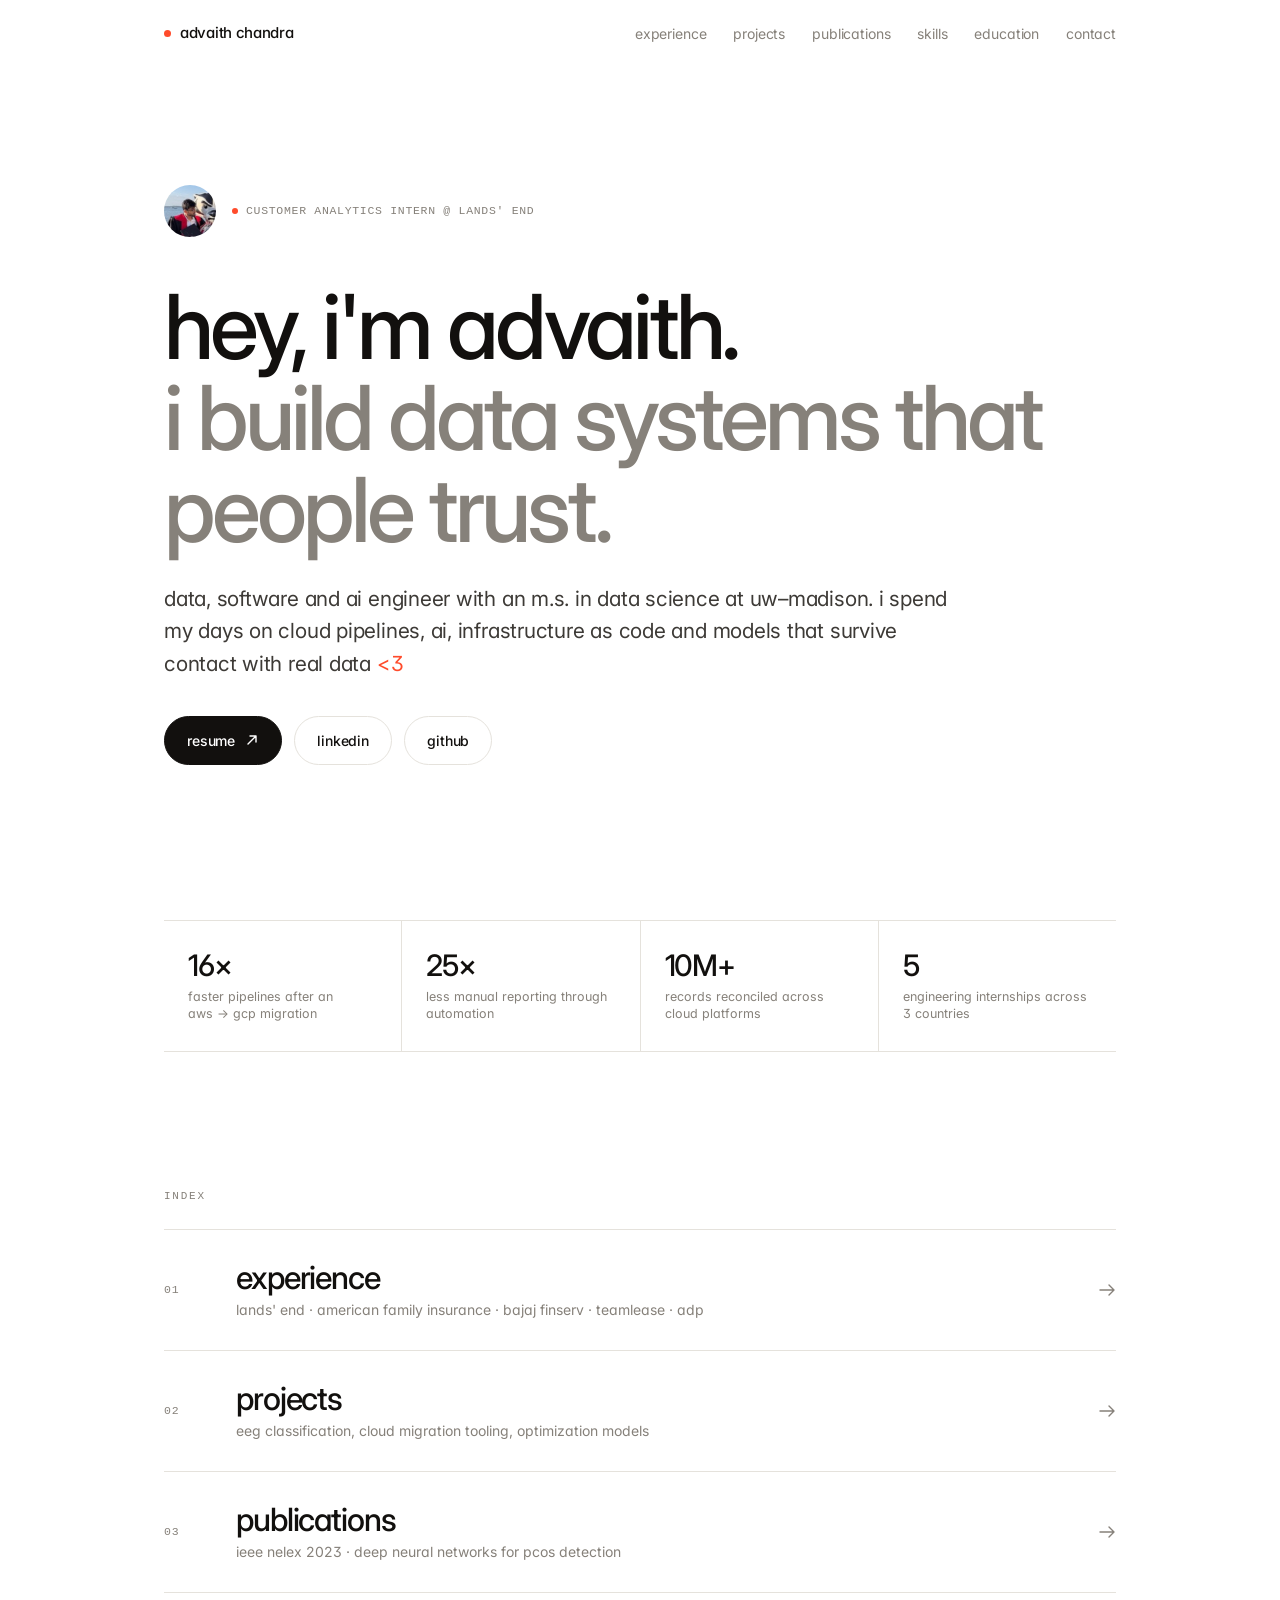
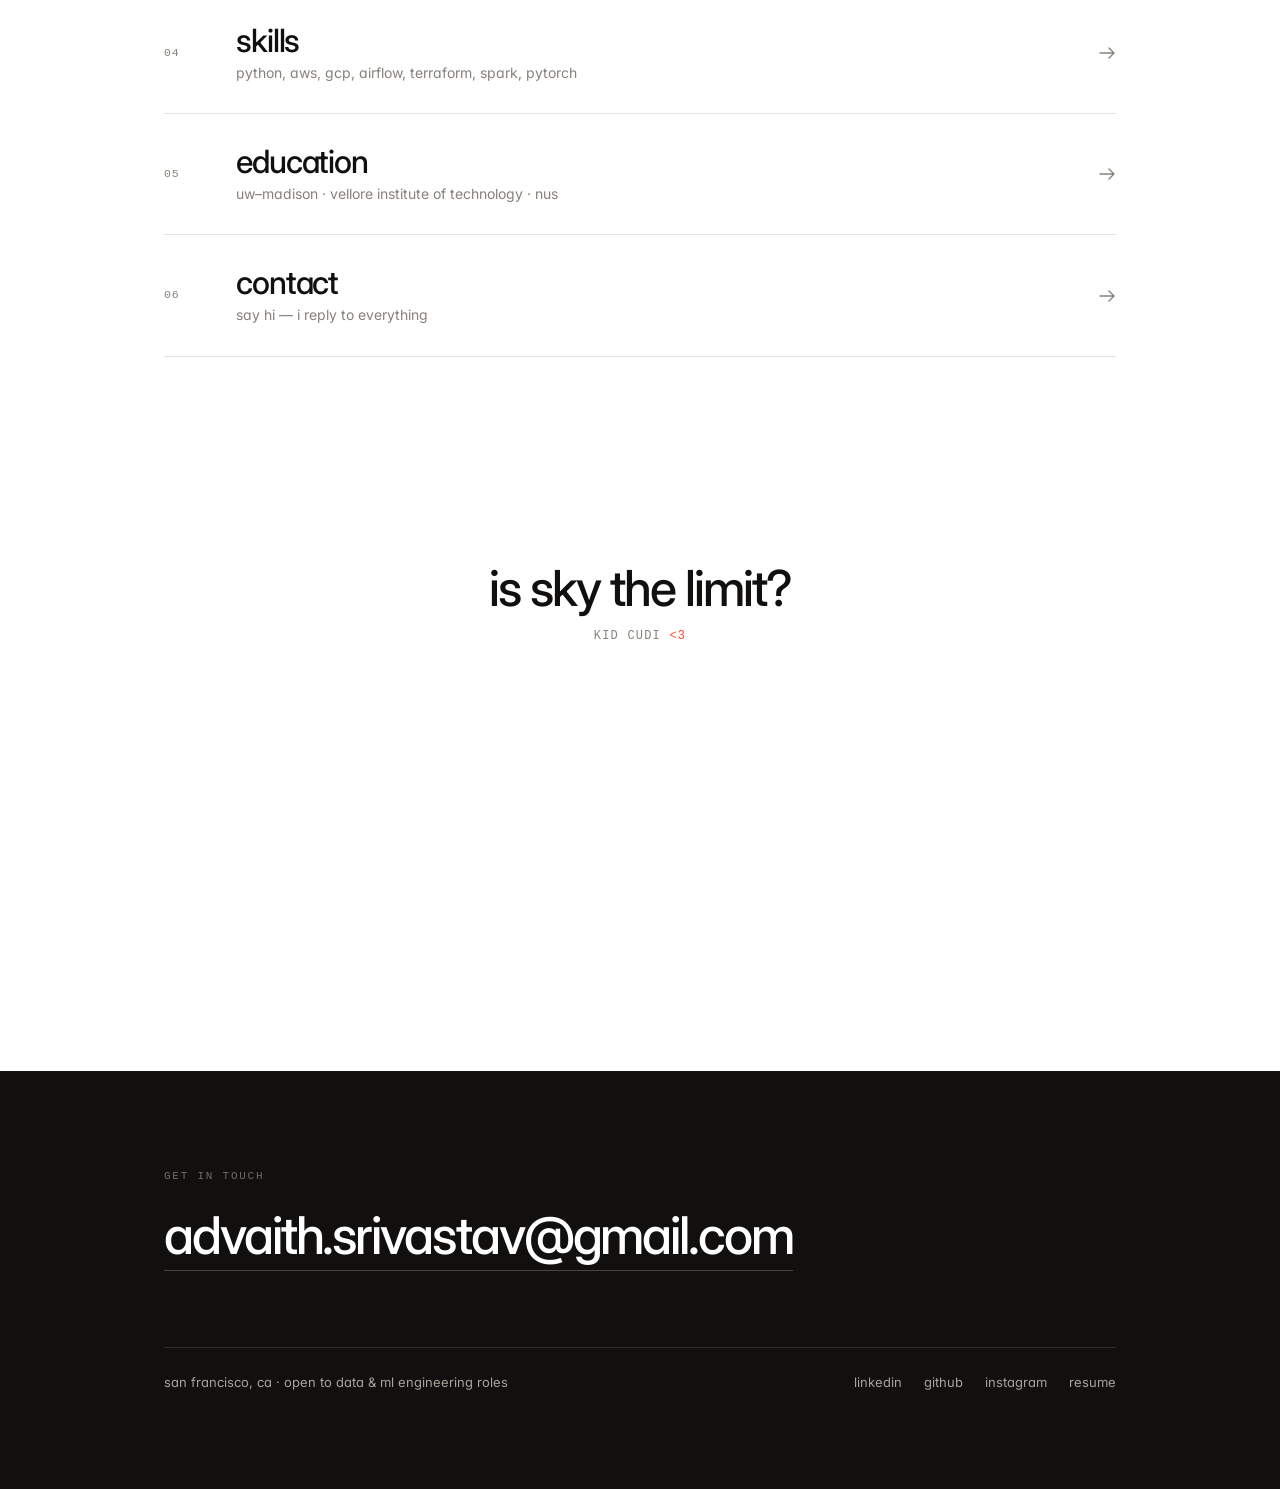
==== commit 6a42b24e: "changes - 4" ====
--- a/index.html
+++ b/index.html
@@ -3,7 +3,7 @@
 <head>
     <meta charset="UTF-8">
     <meta name="viewport" content="width=device-width, initial-scale=1">
-    <title>Advaith Chandra Srivastav — data & ml engineer</title>
+    <title>Advaith Chandra Srivastav — data, software and ai engineer</title>
     <meta name="description" content="Advaith Chandra Srivastav — data, software and ai engineer. MS Data Science at UW - Madison. Customer analytics at Lands' End, cloud migrations at American Family Insurance.">
     <link rel="icon" href="data:image/svg+xml,%3Csvg xmlns='http://www.w3.org/2000/svg' viewBox='0 0 32 32'%3E%3Ccircle cx='16' cy='16' r='9' fill='%23ff4b2b'/%3E%3C/svg%3E">
     <link rel="preconnect" href="https://fonts.googleapis.com">
@@ -56,7 +56,7 @@
 
         <h1 class="reveal">hey, i'm advaith.<br><span class="dim">i build data systems that people trust.</span></h1>
 
-        <p class="lede reveal">data engineer &amp; ml practitioner finishing an m.s. in data science at uw&ndash;madison. i spend my days on cloud pipelines, infrastructure&nbsp;as&nbsp;code and models that survive contact with real&nbsp;data <span class="accent">&lt;3</span></p>
+        <p class="lede reveal">data, software and ai engineer with an m.s. in data science at uw&ndash;madison. i spend my days on cloud pipelines, ai, infrastructure&nbsp;as&nbsp;code and models that survive contact with real&nbsp;data <span class="accent">&lt;3</span></p>
 
         <div class="btn-row reveal">
             <a class="btn" href="assets/advaith-chandra-srivastav-resume.pdf" target="_blank" rel="noopener">
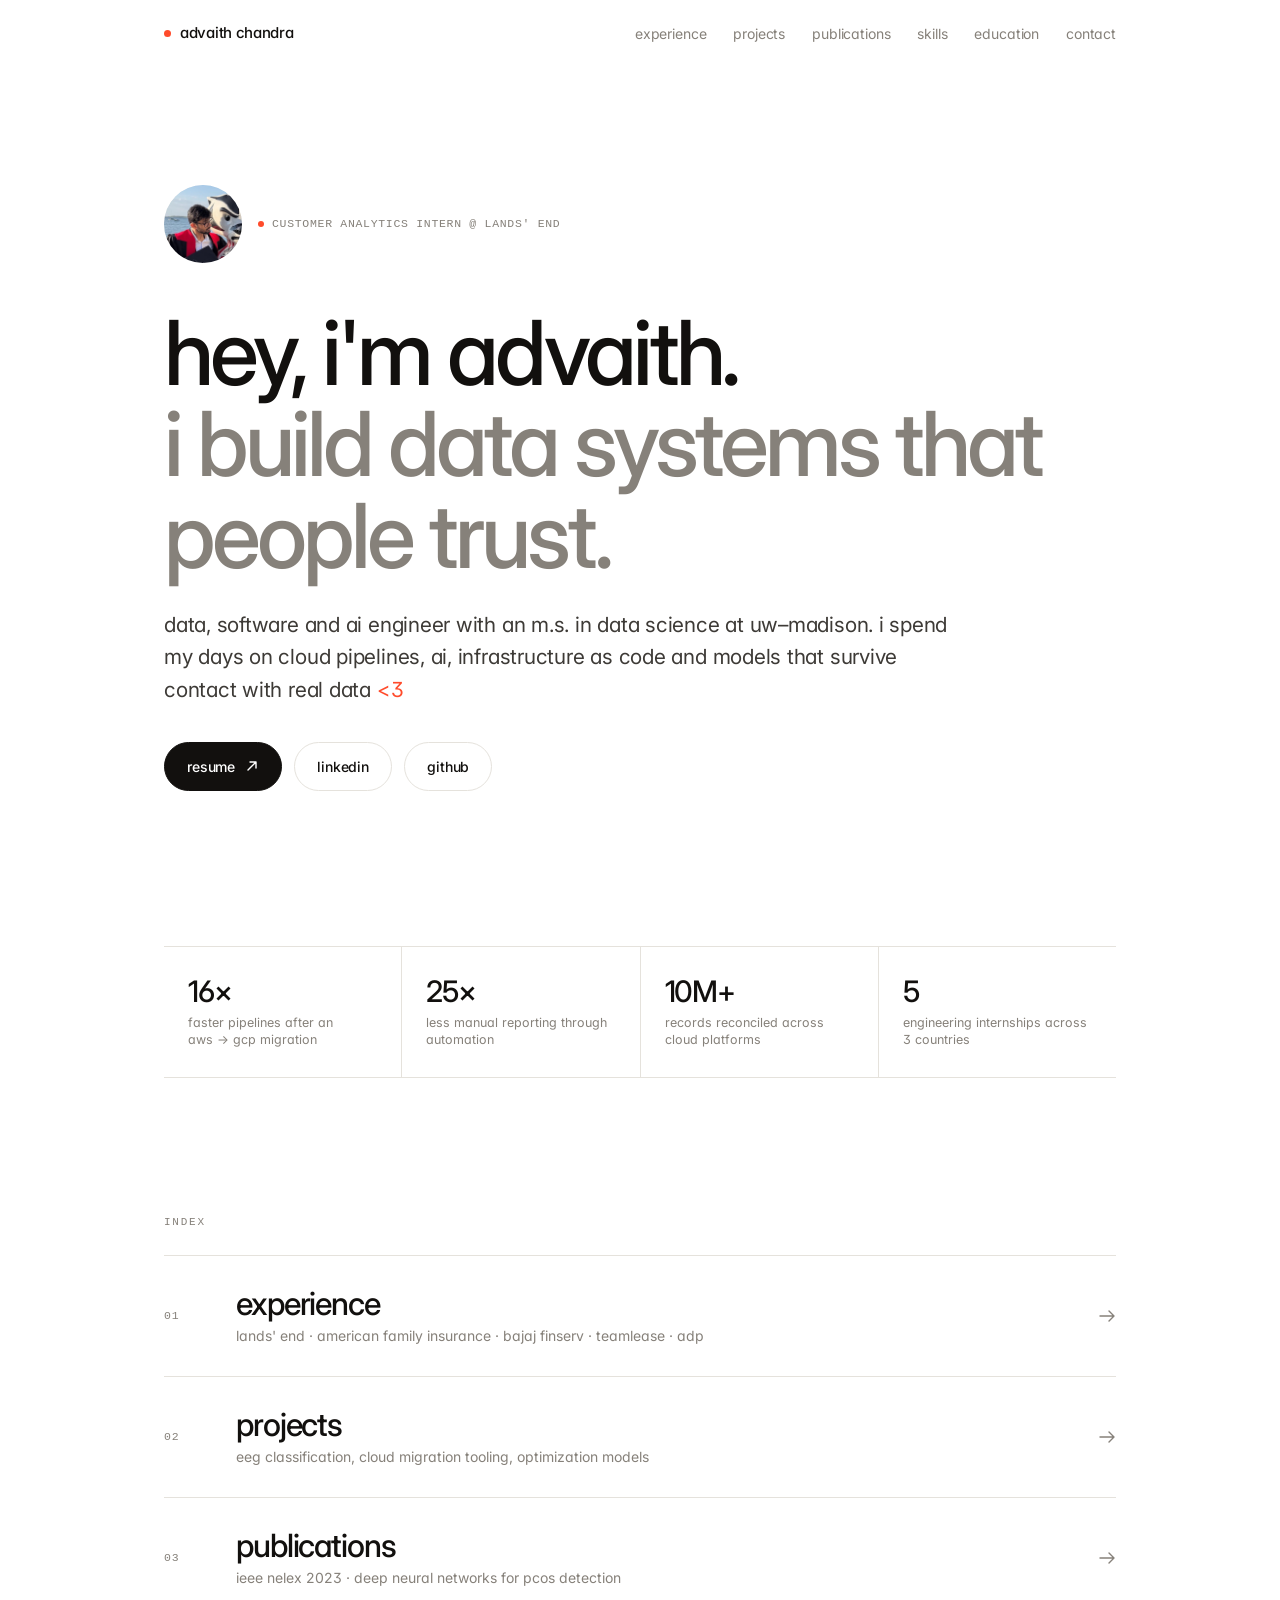
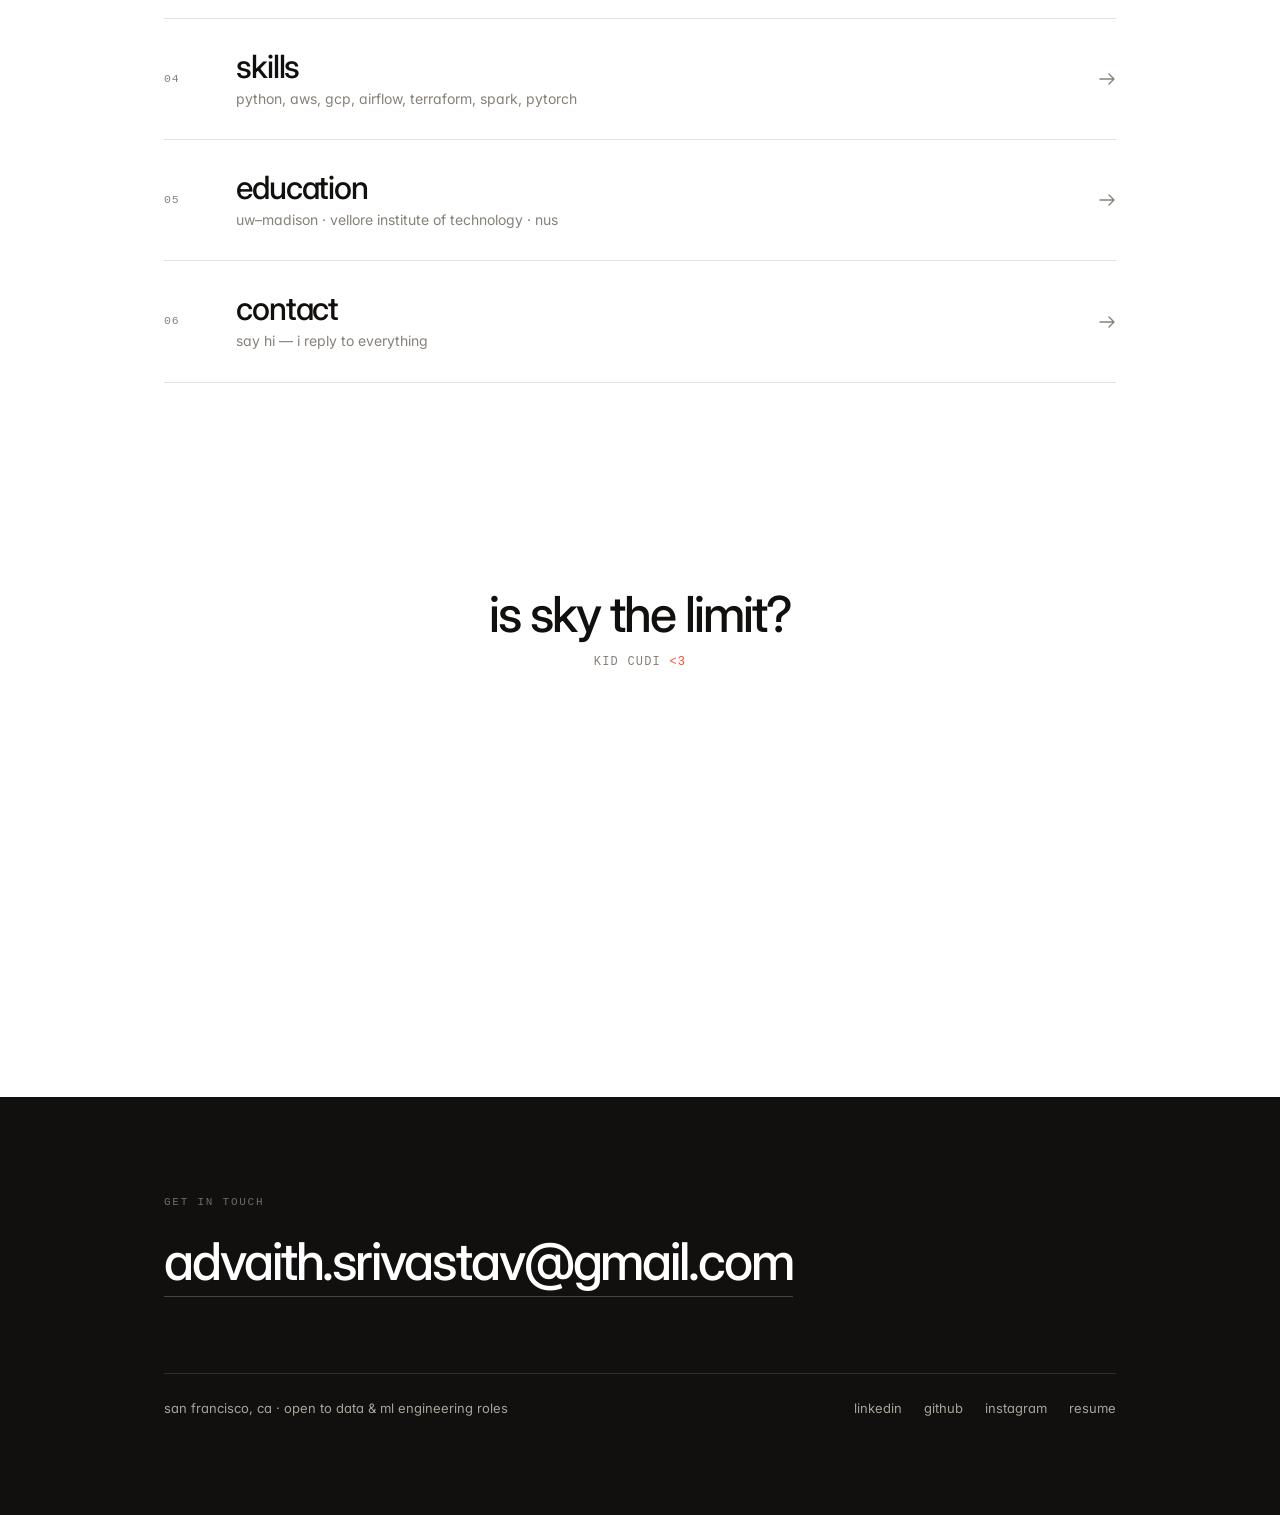
==== commit 375ee989: "Changes - 4" ====
--- a/index.html
+++ b/index.html
@@ -50,7 +50,7 @@
 <main>
     <section class="hero wrap">
         <div class="hero-top reveal">
-            <img class="avatar" src="assets/advaith.jpg" alt="Advaith Chandra Srivastav" width="52" height="52">
+            <img class="avatar" src="assets/advaith.jpg" alt="Advaith Chandra Srivastav" width="78" height="78">
             <span class="status"><span class="dot"></span>customer analytics intern @ lands' end</span>
         </div>
 
--- a/index.css
+++ b/index.css
@@ -129,6 +129,9 @@
 .page-head h1 { margin-bottom: 1.5rem; }
 
 .section { padding-block: clamp(48px, 7vw, 84px); }
+
+/* keep anchored sections clear of the fixed nav */
+[id] { scroll-margin-top: calc(var(--nav-h) + 24px); }
 .section-tight { padding-block: clamp(32px, 4vw, 52px); }
 
 .rule {
@@ -349,10 +352,11 @@
 }
 
 .avatar {
-    width: 52px;
-    height: 52px;
+    width: 78px;
+    height: 78px;
     border-radius: 50%;
     object-fit: cover;
+    object-position: 42% center;
     background: var(--bg-soft);
     flex: none;
 }
@@ -525,6 +529,28 @@
 
 .entry:hover .entry-photo img { transform: scale(1.02); }
 
+/* contact strip of supporting photos, sitting under an entry's text */
+.photo-strip {
+    grid-column: 2 / -1;
+    display: grid;
+    grid-template-columns: repeat(3, 1fr);
+    gap: 12px;
+    margin-top: 26px;
+}
+
+.photo-strip figure { margin: 0; }
+
+.photo-strip img {
+    width: 100%;
+    aspect-ratio: 4 / 3;
+    object-fit: cover;
+    border-radius: 10px;
+    background: var(--bg-soft);
+    transition: transform 0.6s var(--ease);
+}
+
+.photo-strip figure:hover img { transform: scale(1.02); }
+
 .entry-meta {
     font-family: var(--mono);
     font-size: 12px;
@@ -802,6 +828,12 @@
 
     .entry-photo img { aspect-ratio: 16 / 10; }
 
+    .photo-strip {
+        grid-column: 1 / -1;
+        gap: 8px;
+        margin-top: 18px;
+    }
+
     .grid { grid-template-columns: 1fr; }
 
     .index-row {
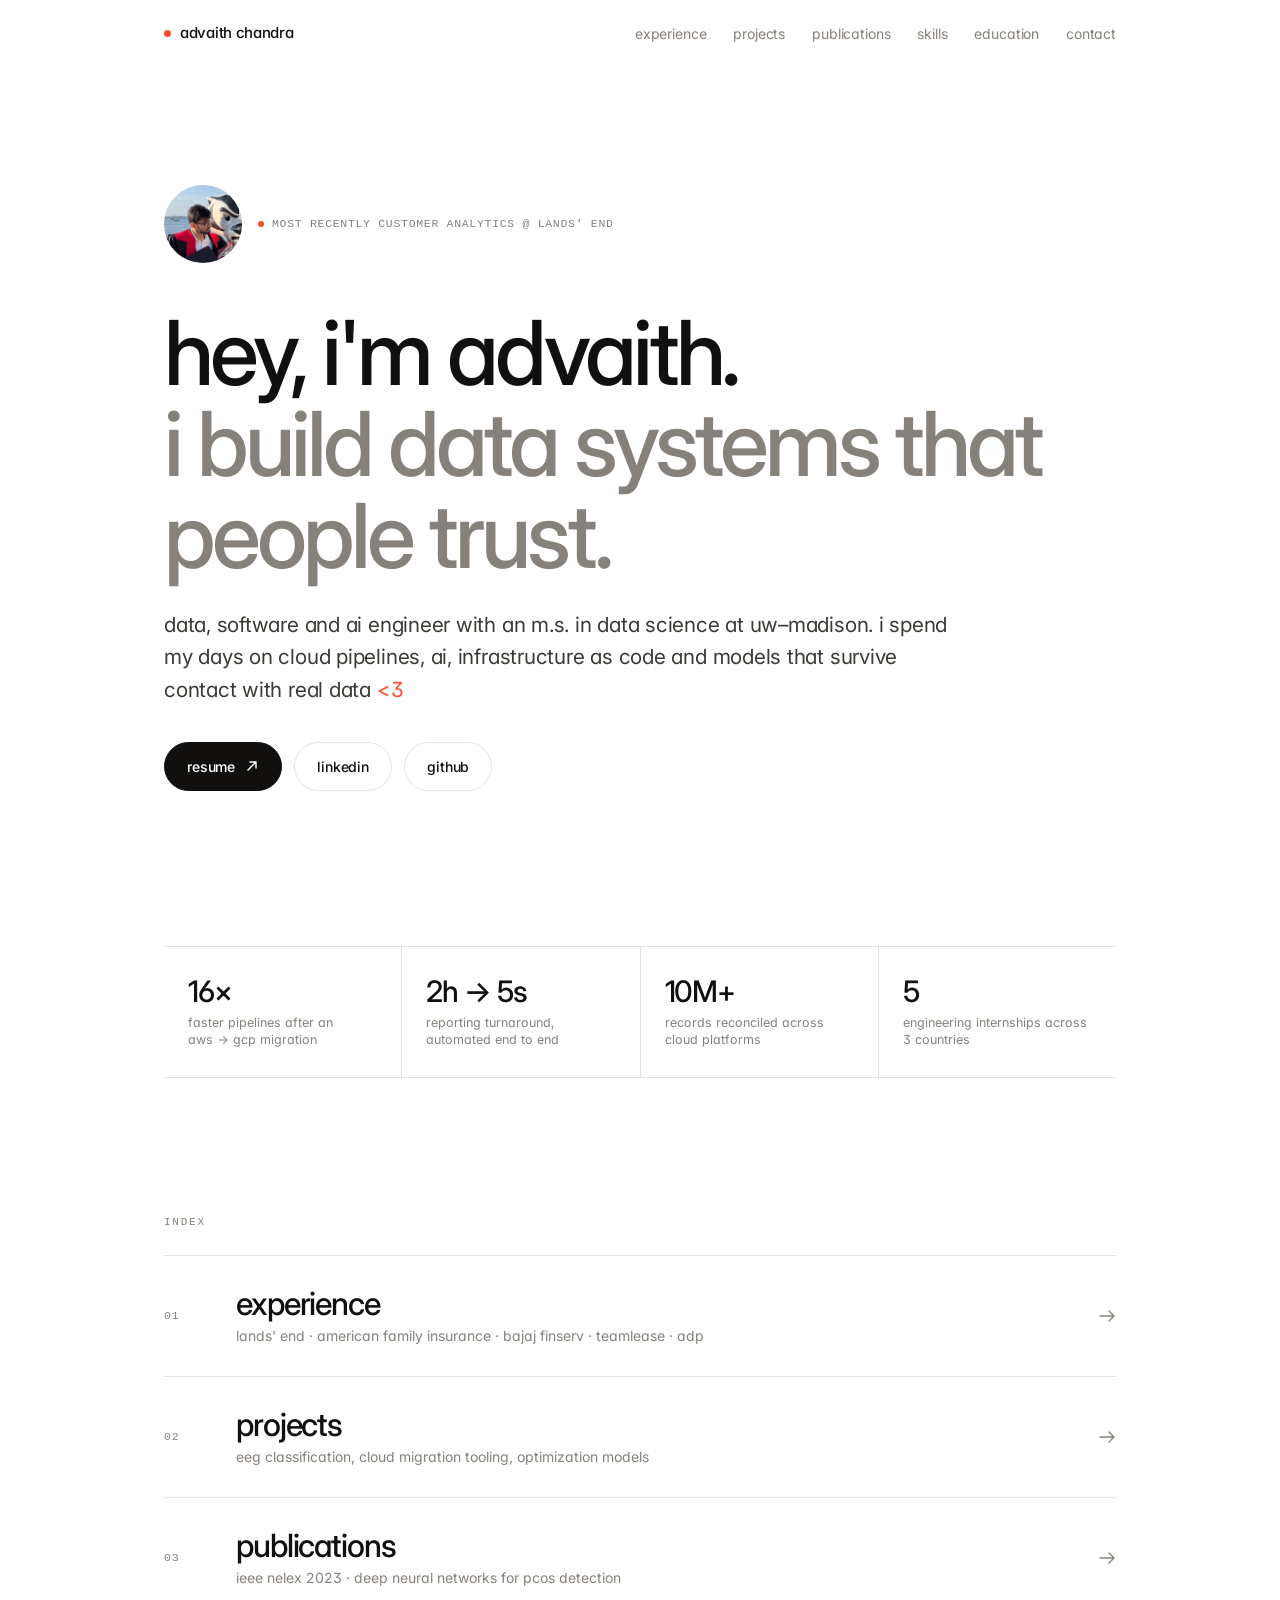
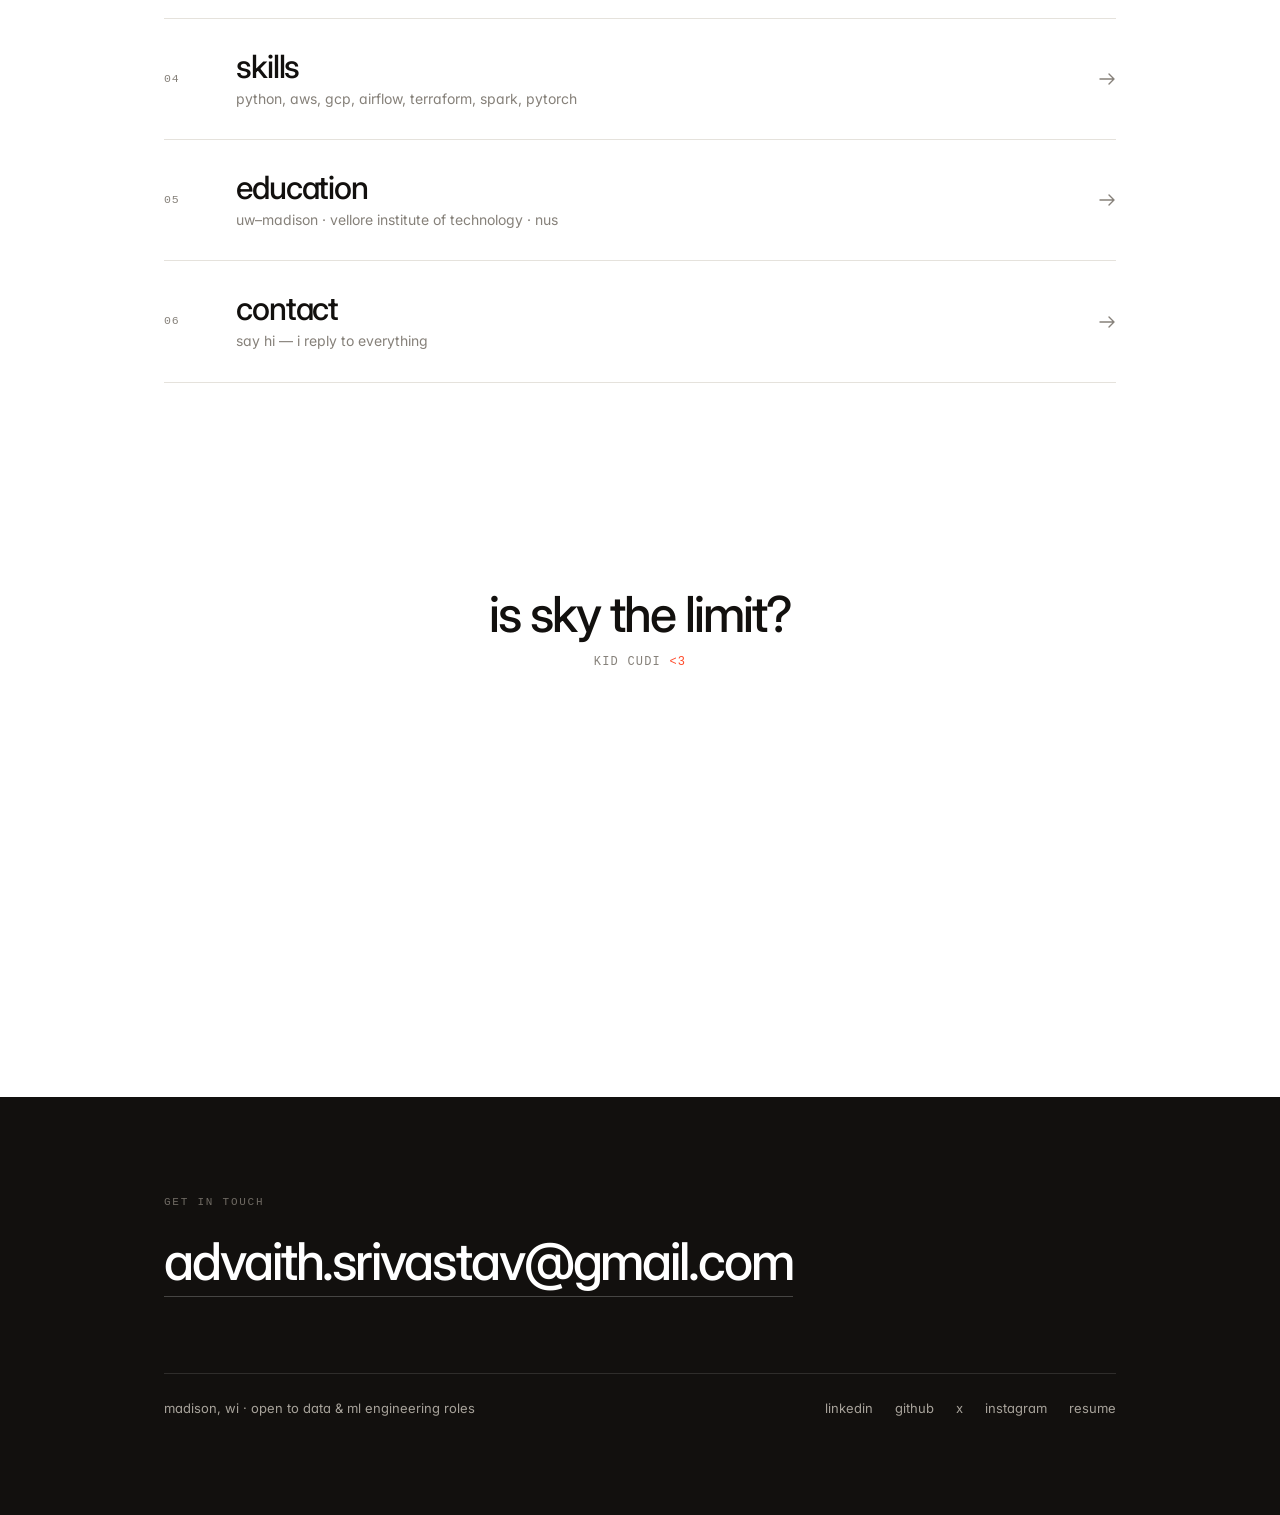
==== commit 17749a78: "final photo changes" ====
--- a/index.html
+++ b/index.html
@@ -51,7 +51,7 @@
     <section class="hero wrap">
         <div class="hero-top reveal">
             <img class="avatar" src="assets/advaith.jpg" alt="Advaith Chandra Srivastav" width="78" height="78">
-            <span class="status"><span class="dot"></span>customer analytics intern @ lands' end</span>
+            <span class="status"><span class="dot"></span>most recently customer analytics @ lands' end</span>
         </div>
 
         <h1 class="reveal">hey, i'm advaith.<br><span class="dim">i build data systems that people trust.</span></h1>
@@ -71,7 +71,7 @@
     <section class="wrap section-tight">
         <div class="facts reveal">
             <div class="fact"><span class="n">16&times;</span><span class="l">faster pipelines after an aws&nbsp;&rarr;&nbsp;gcp migration</span></div>
-            <div class="fact"><span class="n">25&times;</span><span class="l">less manual reporting through automation</span></div>
+            <div class="fact"><span class="n">2h &rarr; 5s</span><span class="l">reporting turnaround, automated end to end</span></div>
             <div class="fact"><span class="n">10M+</span><span class="l">records reconciled across cloud platforms</span></div>
             <div class="fact"><span class="n">5</span><span class="l">engineering internships across 3 countries</span></div>
         </div>
@@ -127,10 +127,11 @@
         <span class="eyebrow">get in touch</span>
         <a class="footer-cta" href="mailto:advaith.srivastav@gmail.com">advaith.srivastav@gmail.com</a>
         <div class="footer-bottom">
-            <span>san francisco, ca &middot; open to data &amp; ml engineering roles</span>
+            <span>madison, wi &middot; open to data &amp; ml engineering roles</span>
             <div class="footer-links">
                 <a href="https://www.linkedin.com/in/advaithchandrasrivastav/" target="_blank" rel="noopener">linkedin</a>
                 <a href="https://github.com/Advaith789" target="_blank" rel="noopener">github</a>
+                <a href="https://x.com/advaith____" target="_blank" rel="noopener">x</a>
                 <a href="https://www.instagram.com/advaith____" target="_blank" rel="noopener">instagram</a>
                 <a href="assets/advaith-chandra-srivastav-resume.pdf" target="_blank" rel="noopener">resume</a>
             </div>
--- a/index.css
+++ b/index.css
@@ -500,6 +500,9 @@
 /* stacked marks need more room than wordmarks to read at the same weight */
 .entry-logo.tall { height: 54px; }
 
+/* logos lifted off a white document rather than supplied transparent */
+.entry-logo.on-white { mix-blend-mode: multiply; }
+
 .entry:hover .entry-logo {
     filter: none;
     opacity: 1;
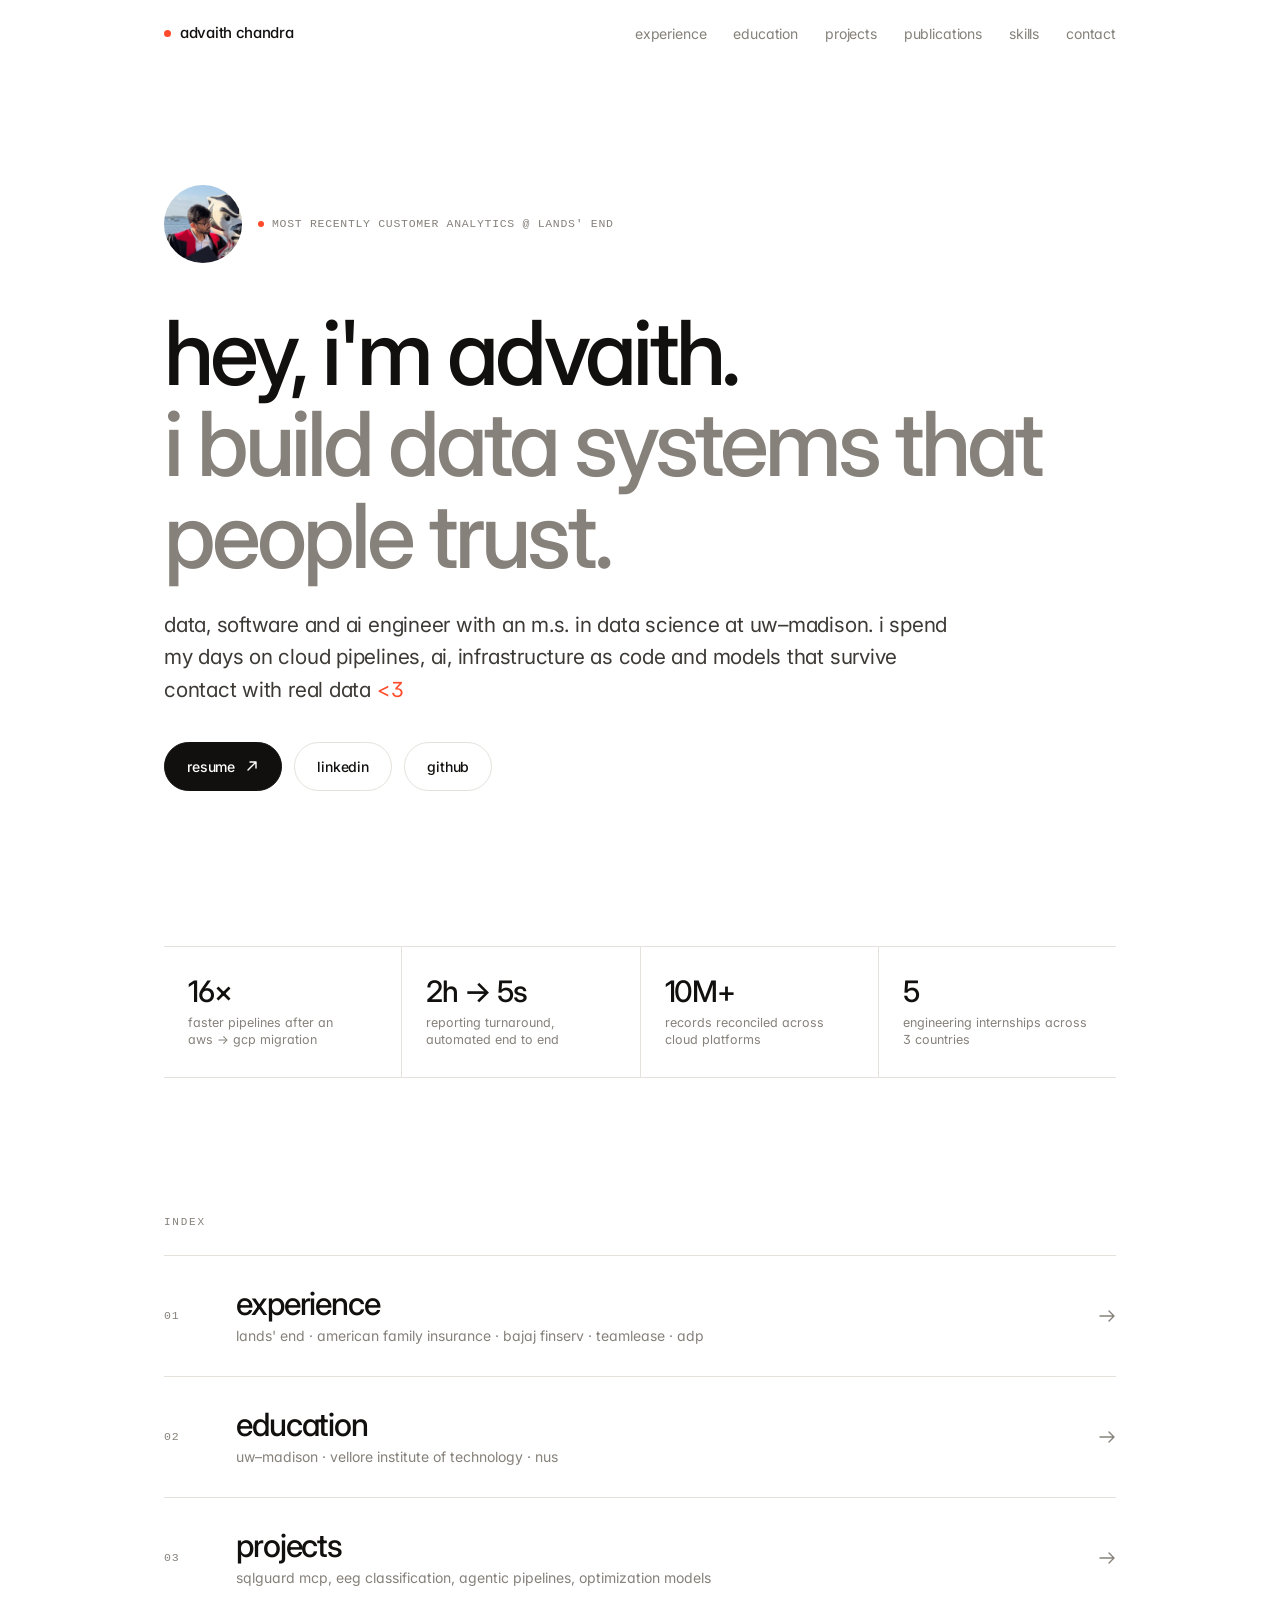
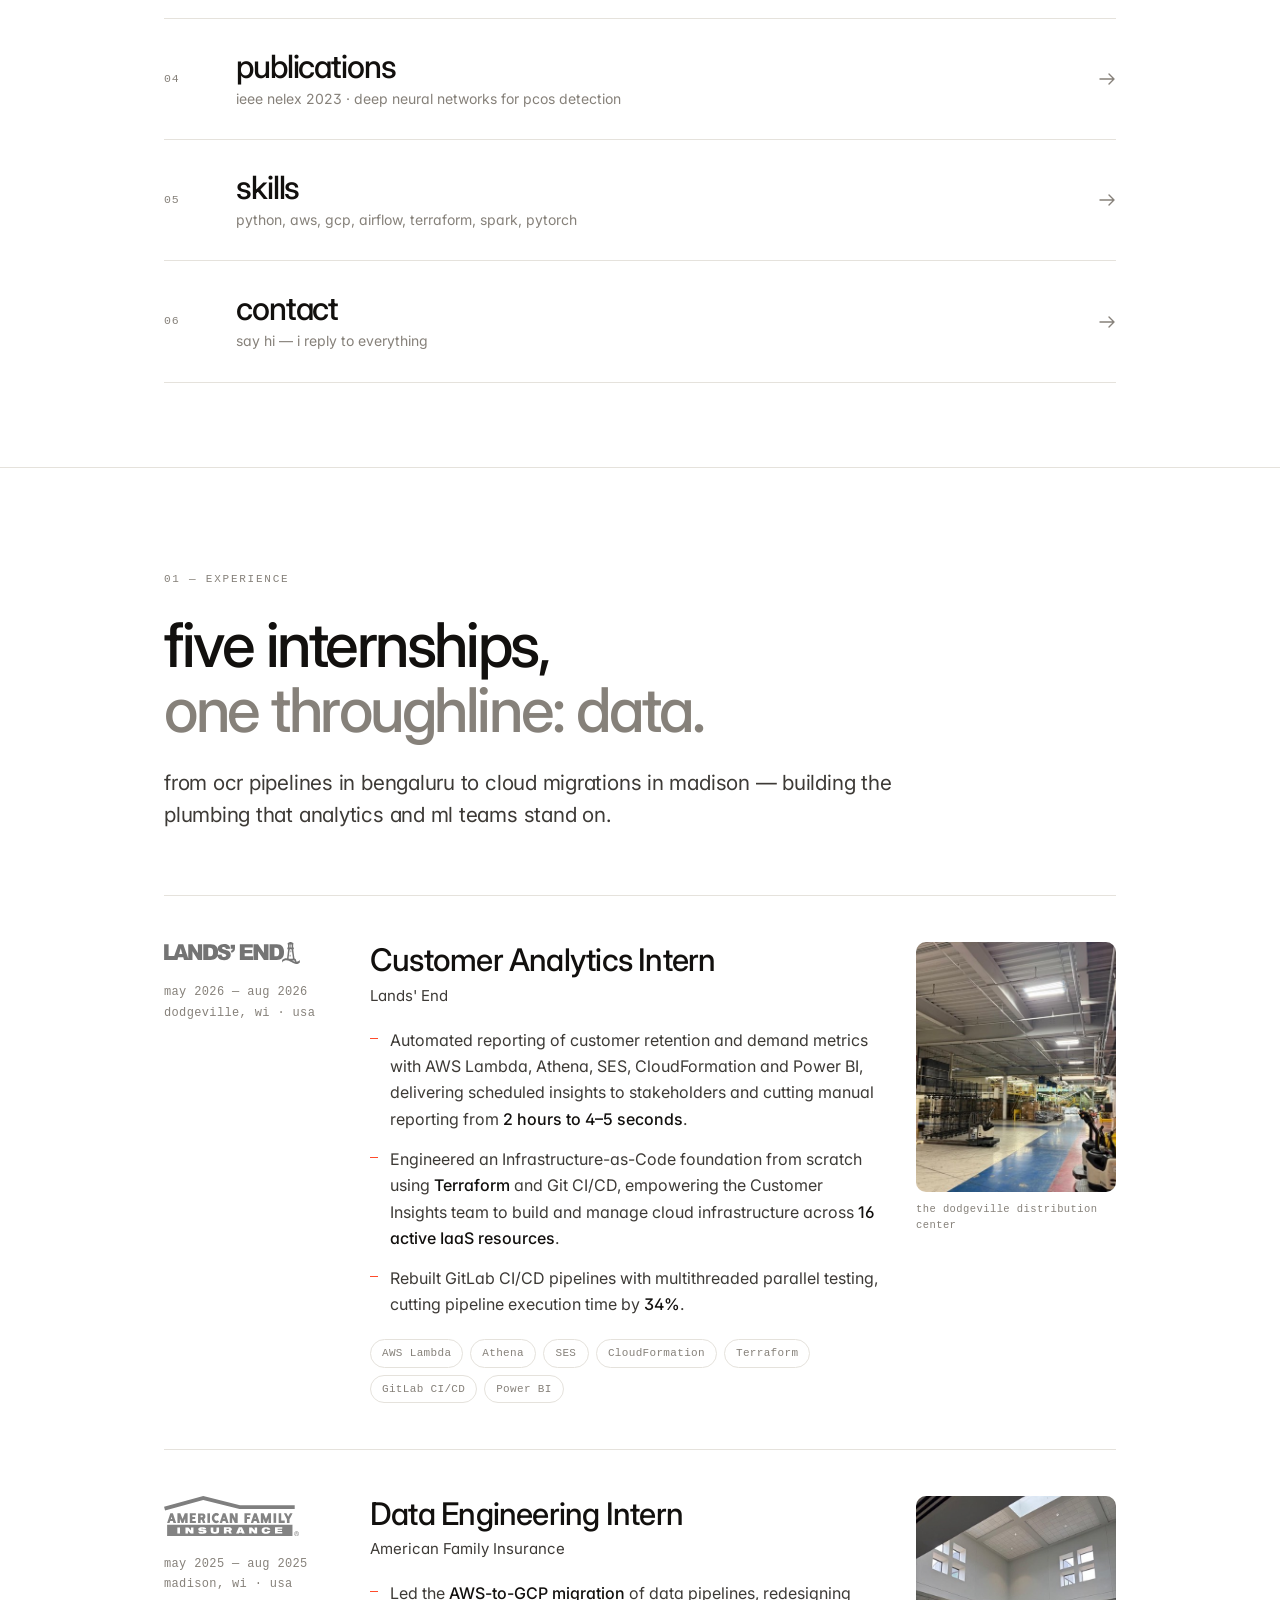
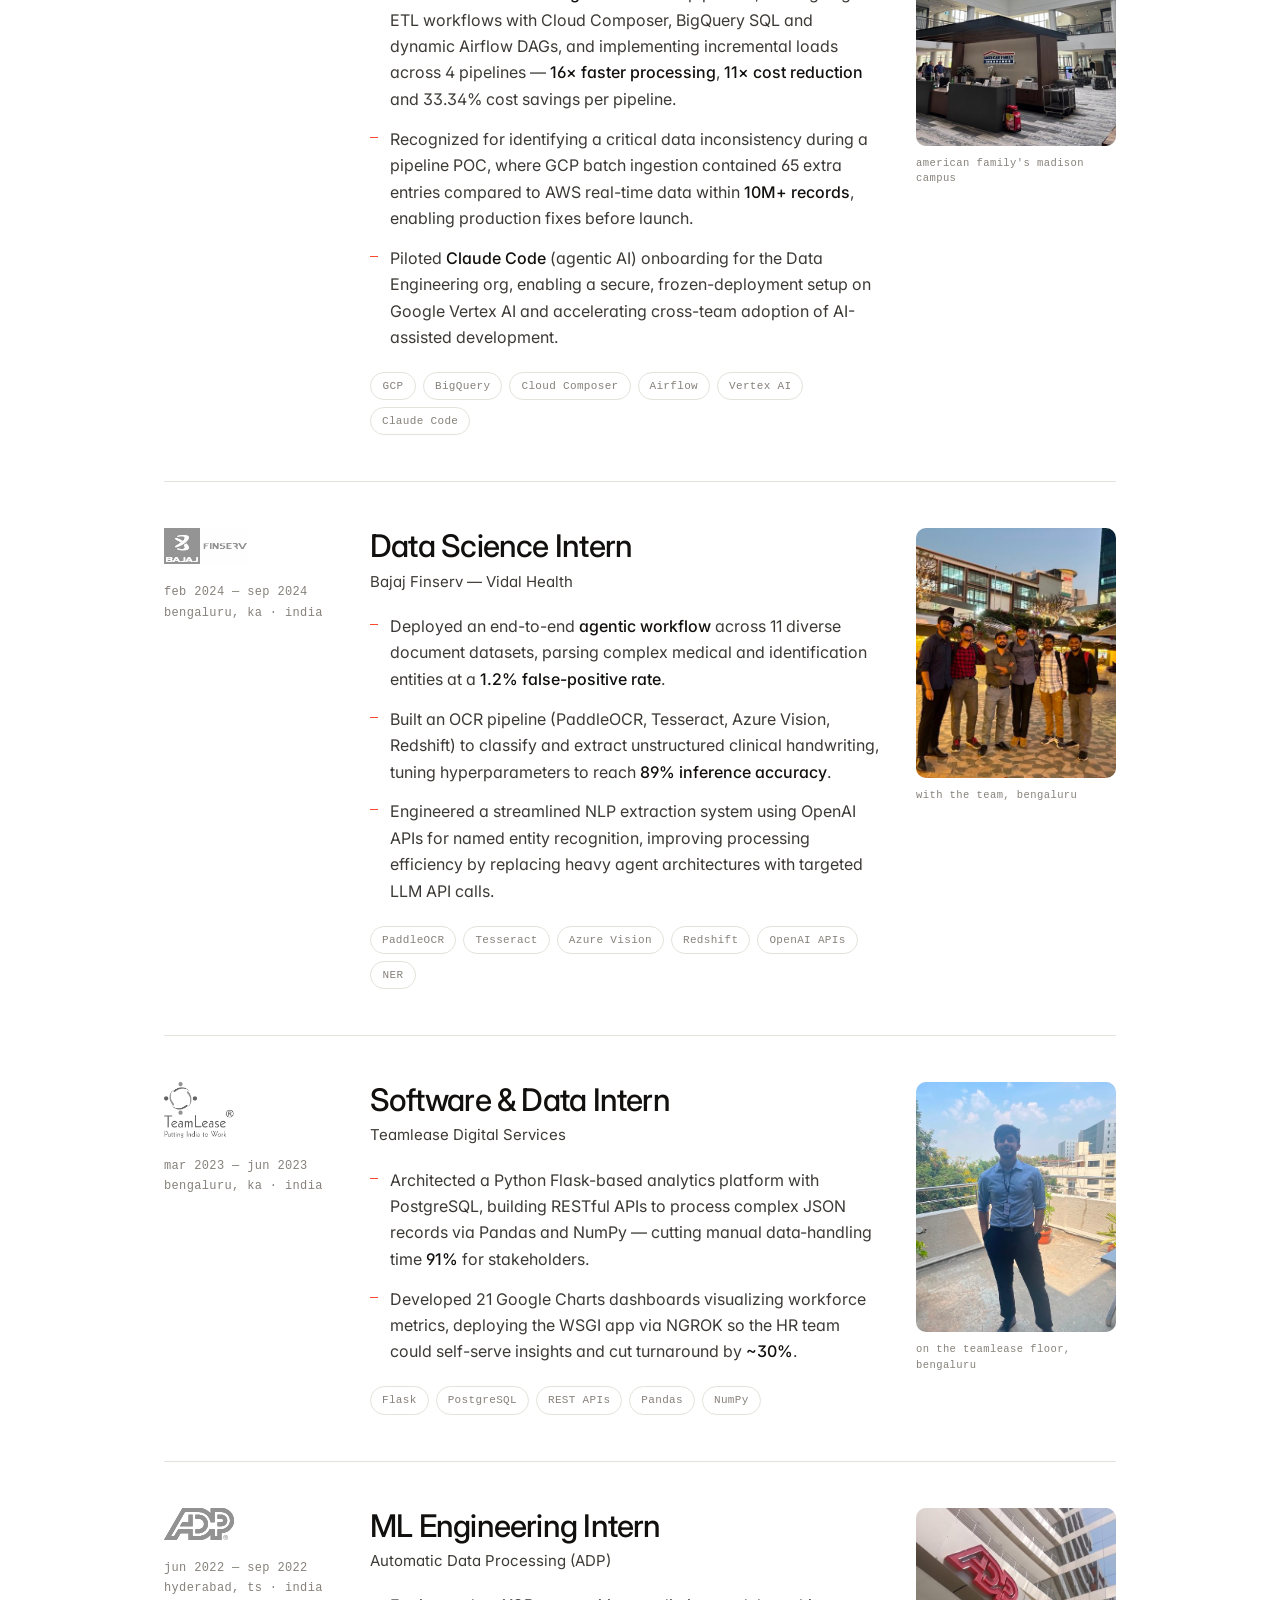
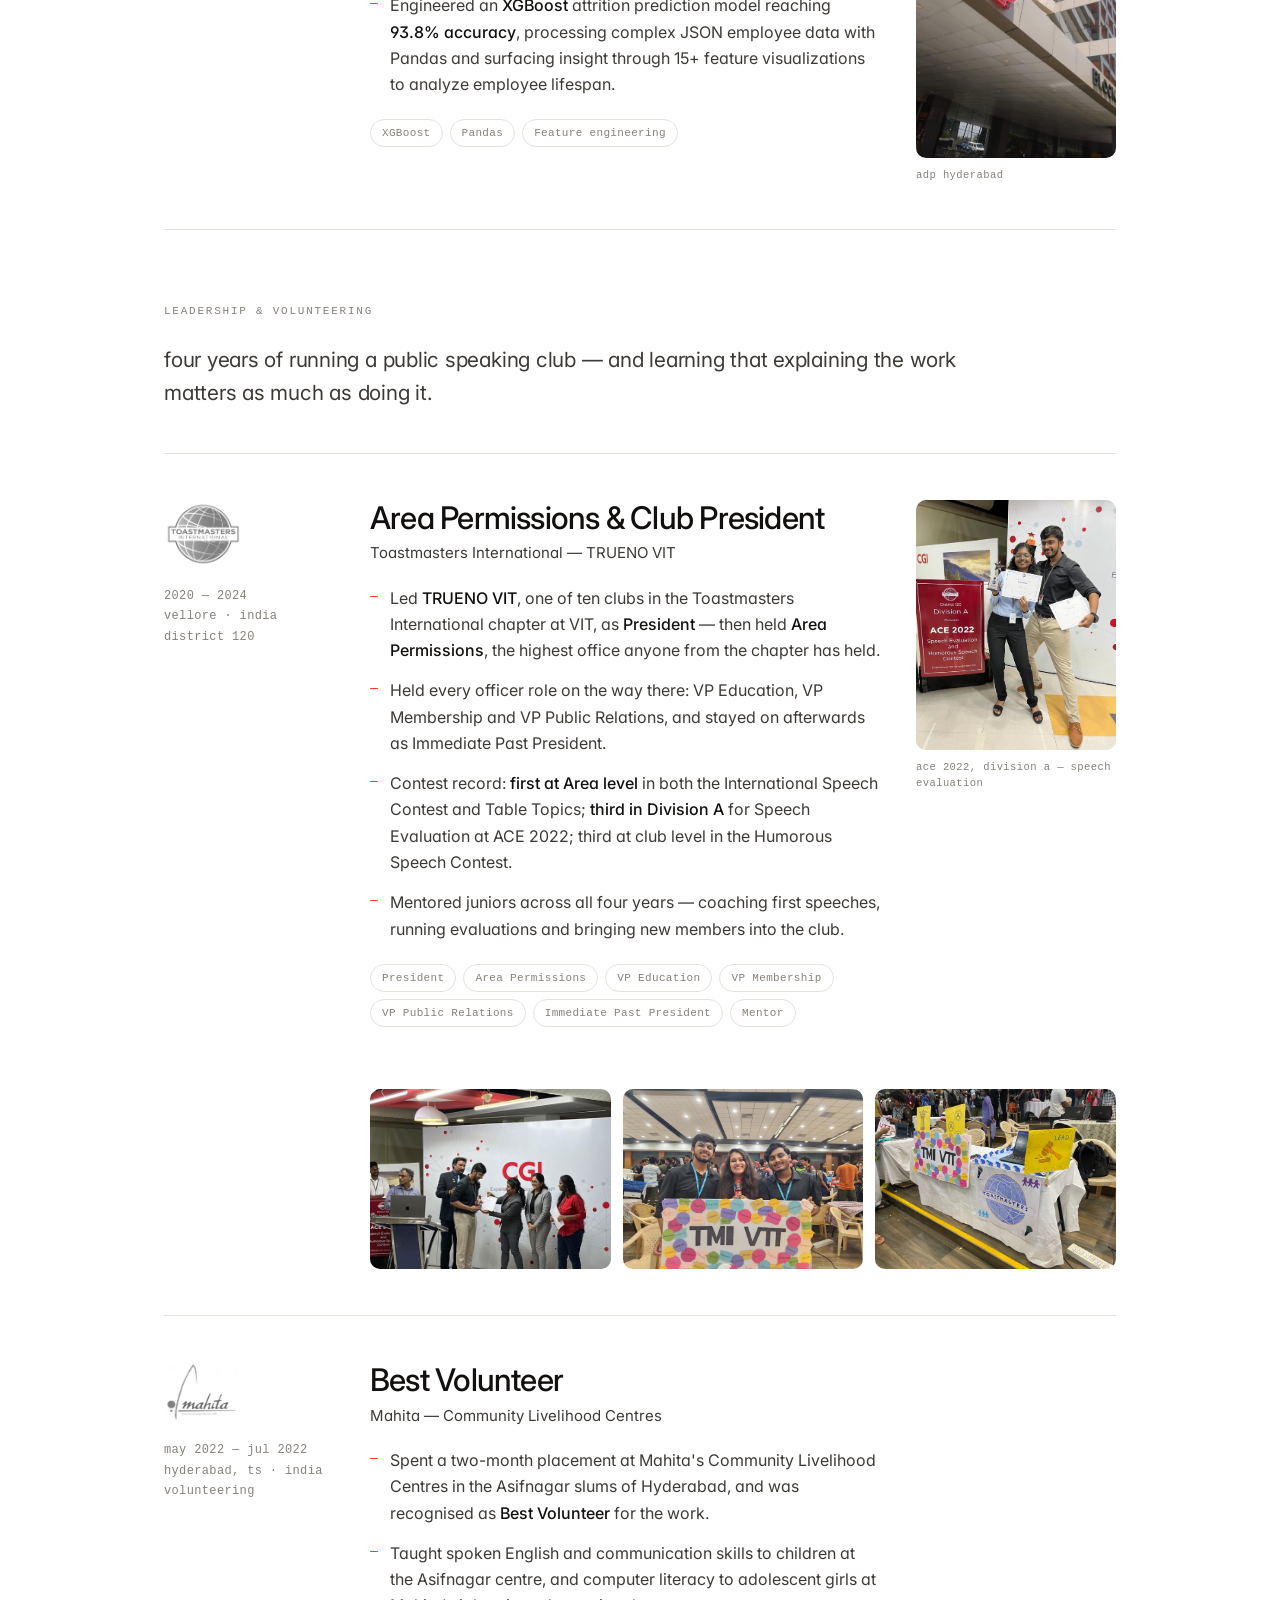
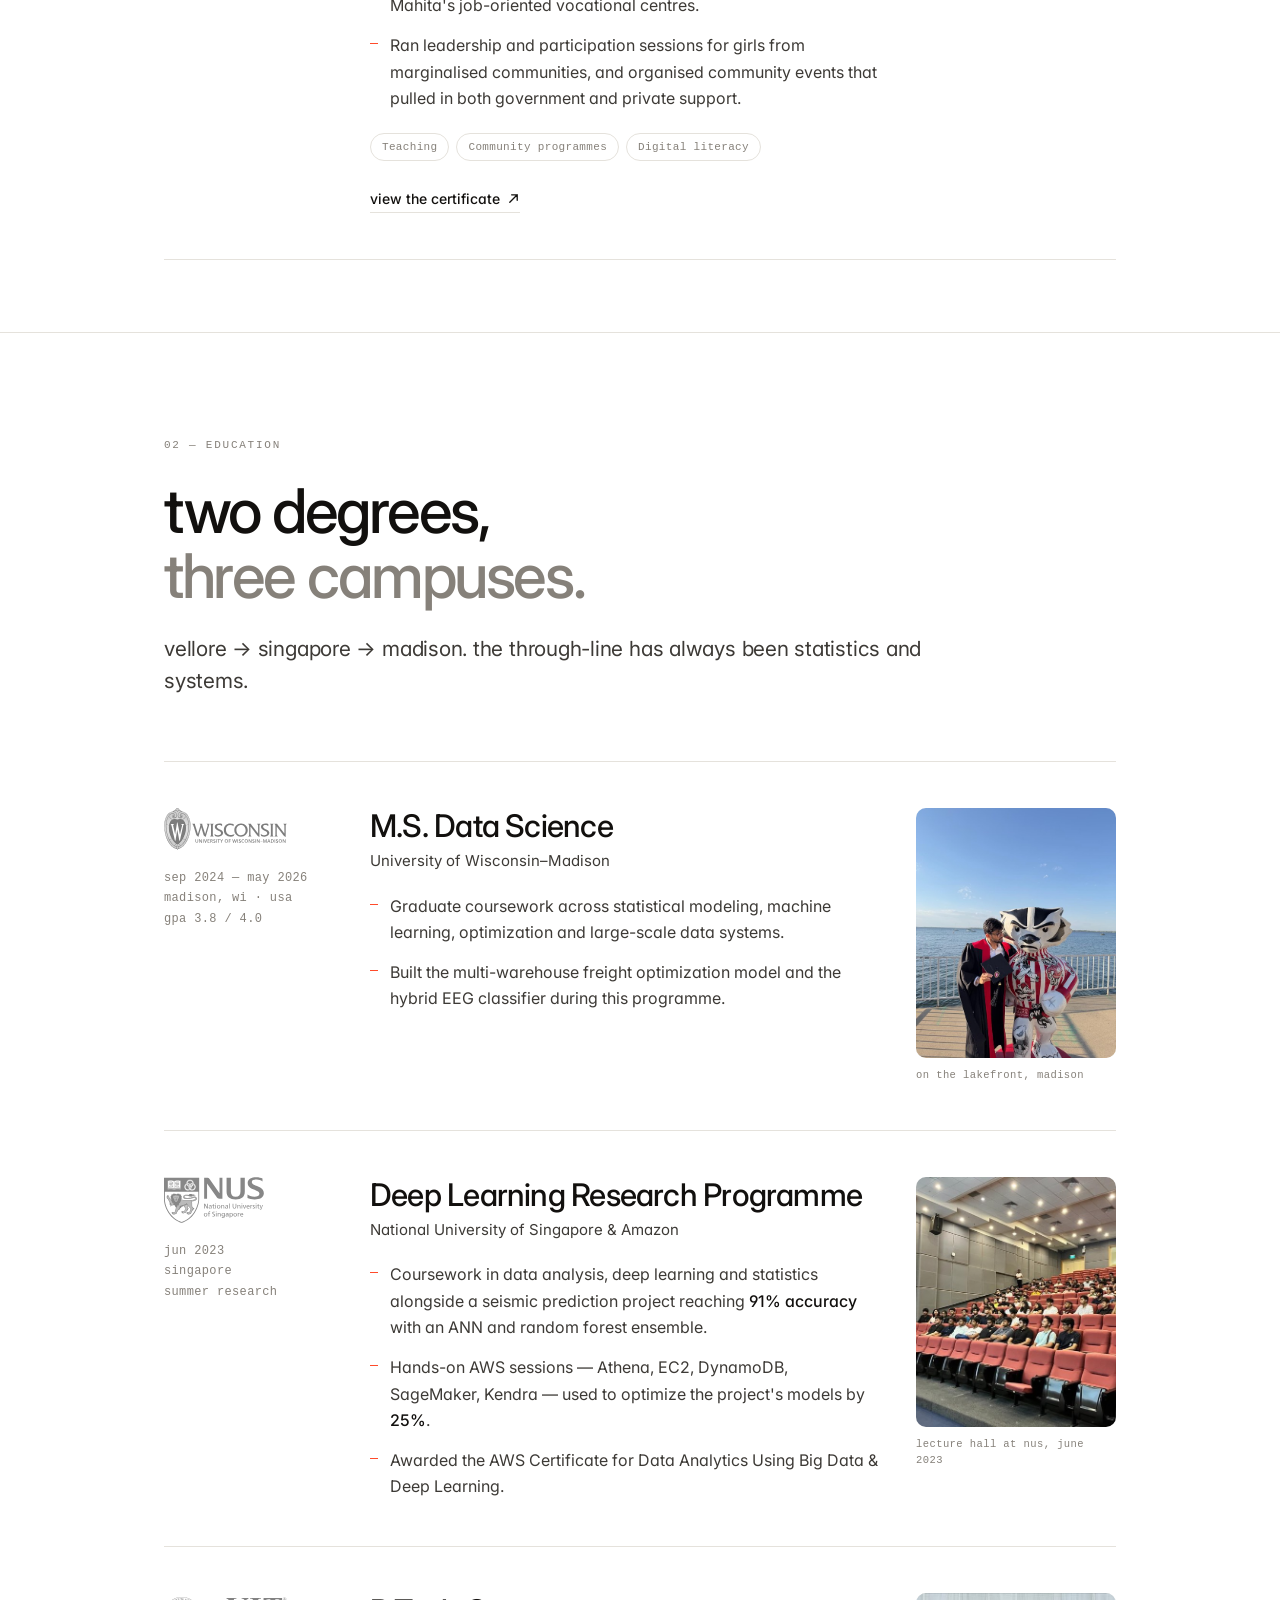
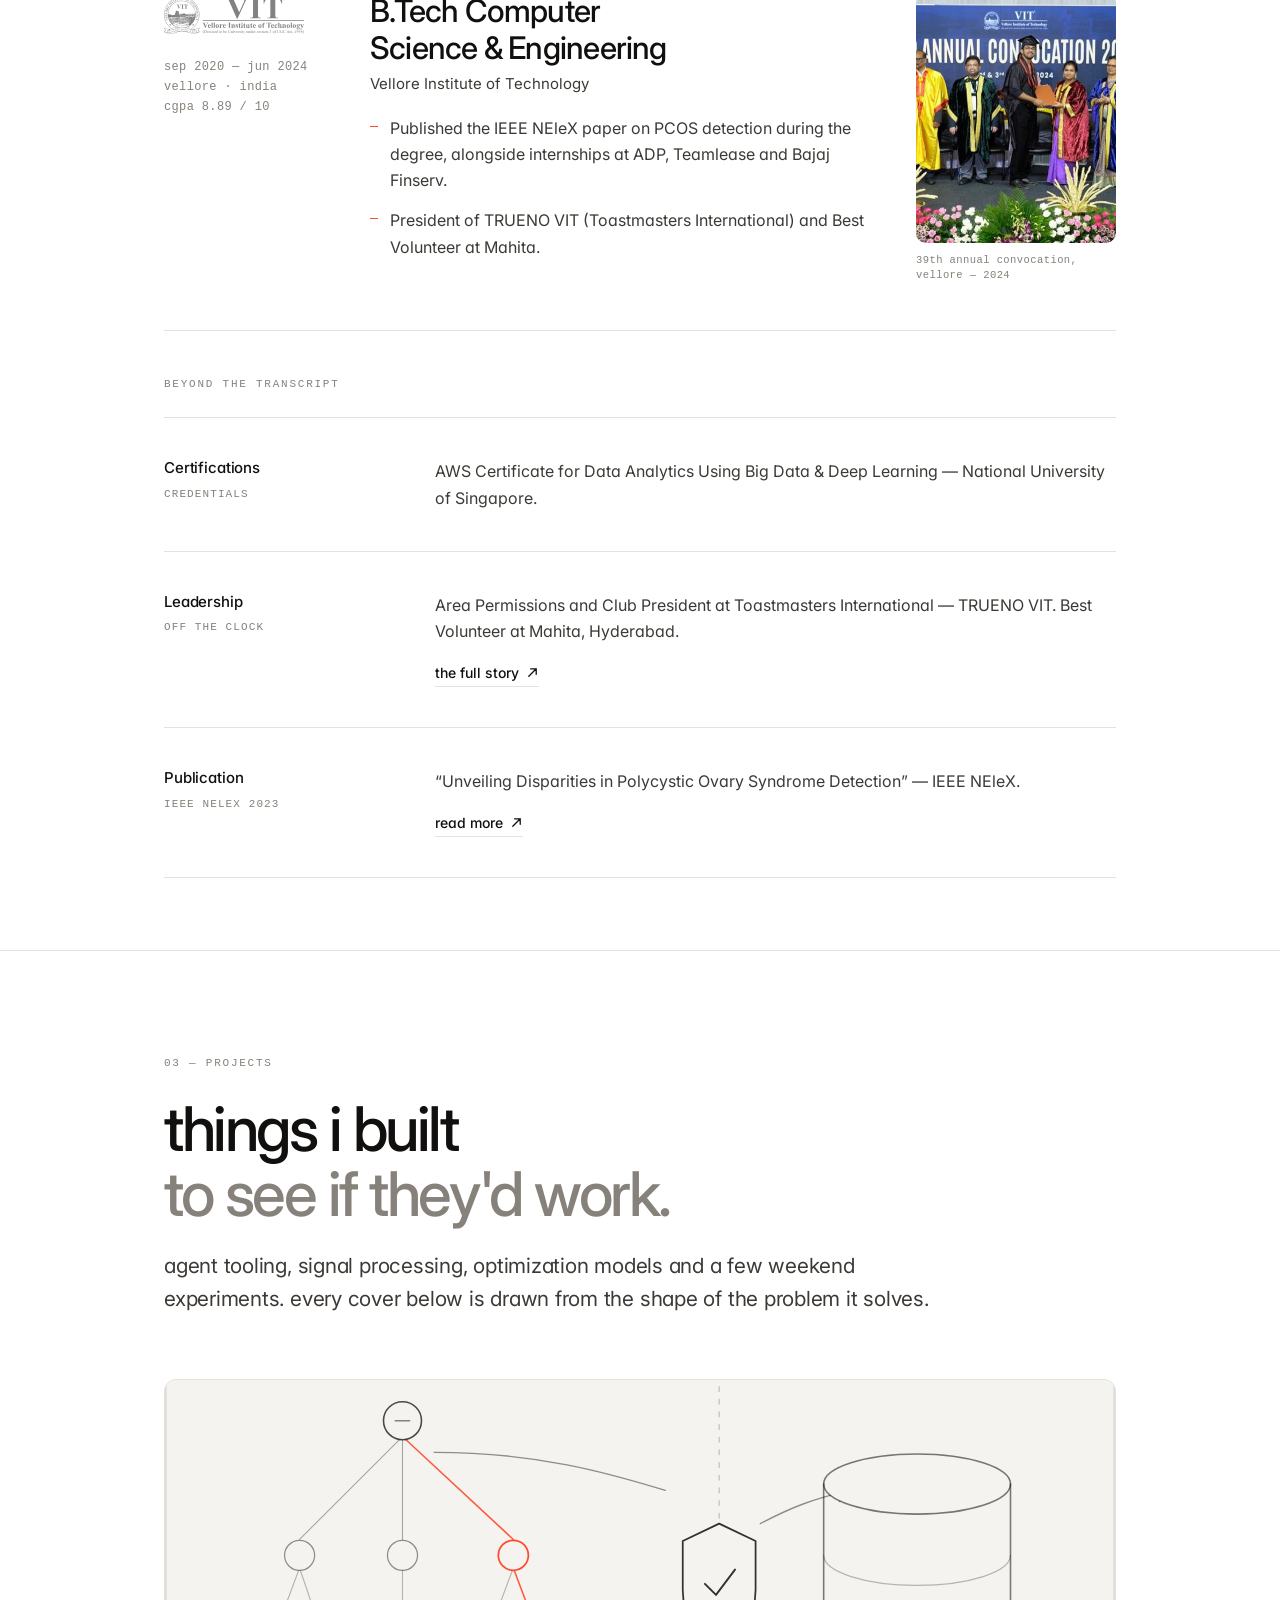
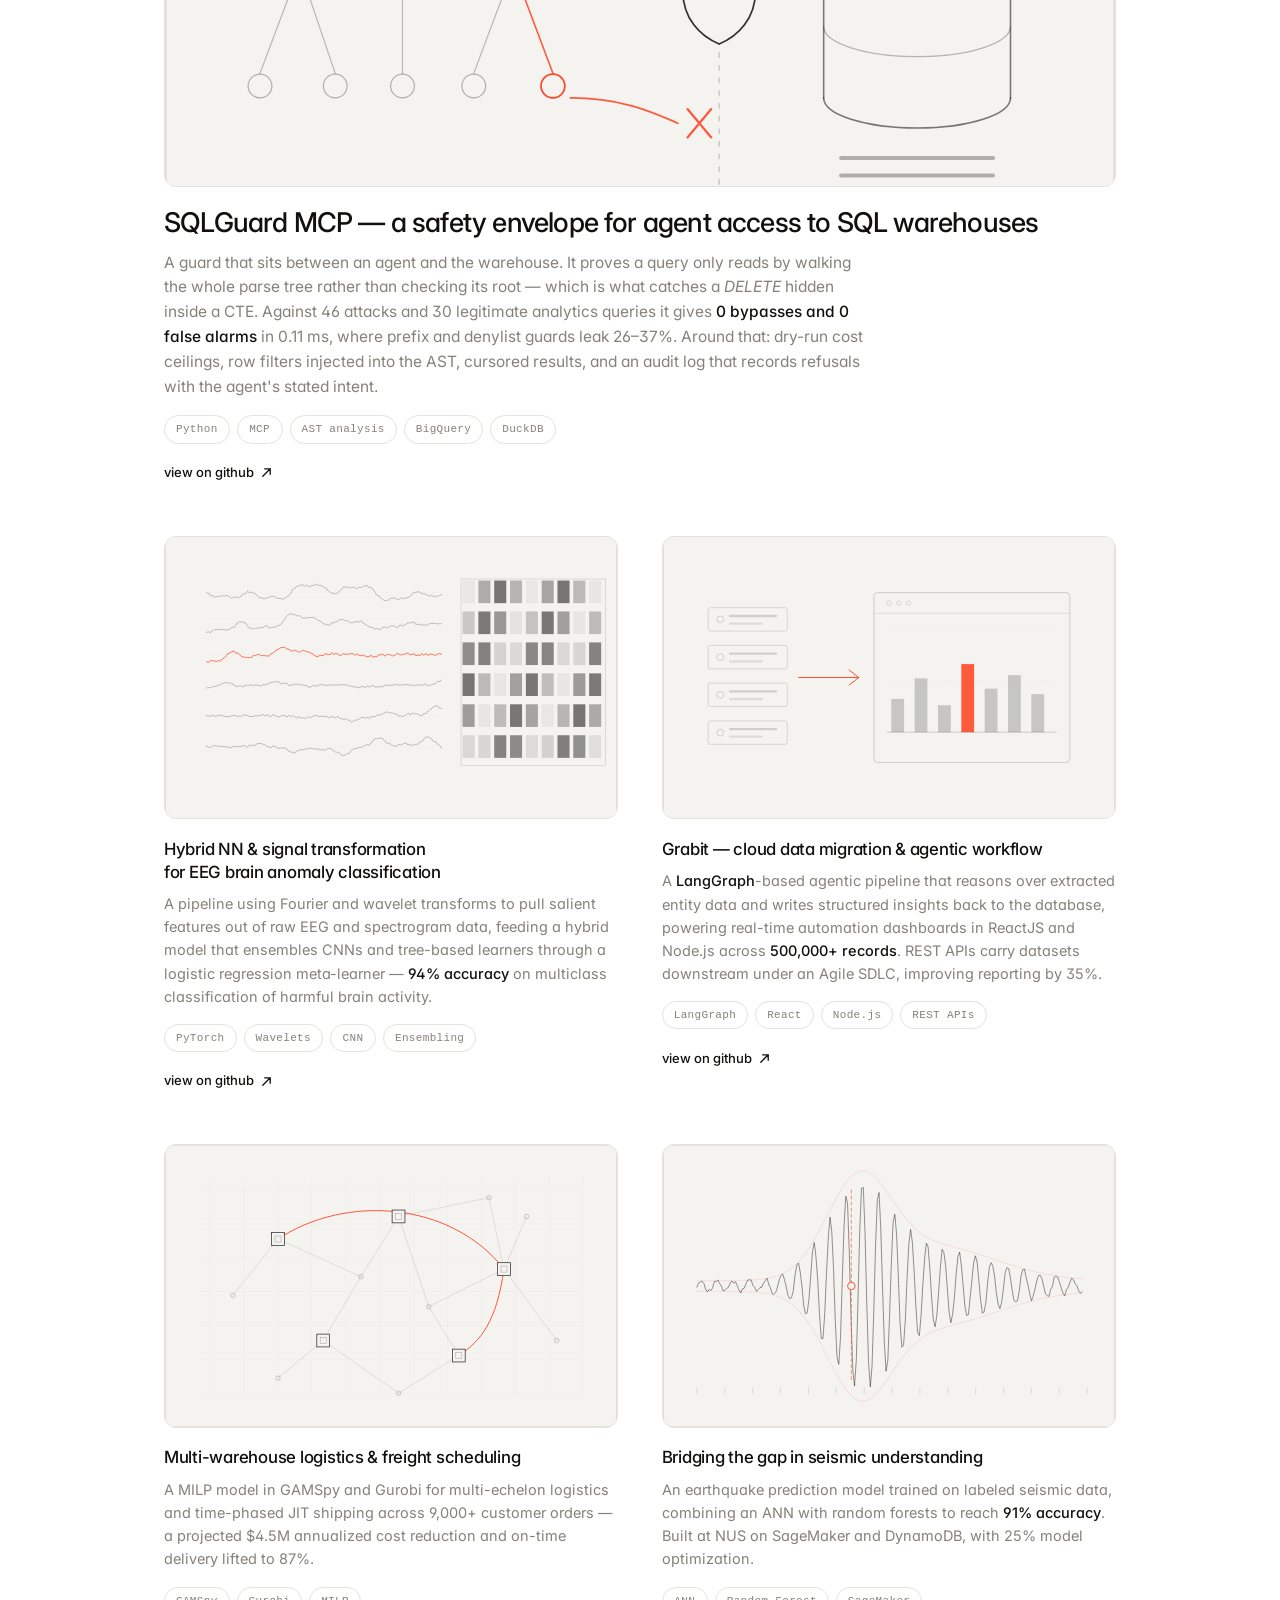
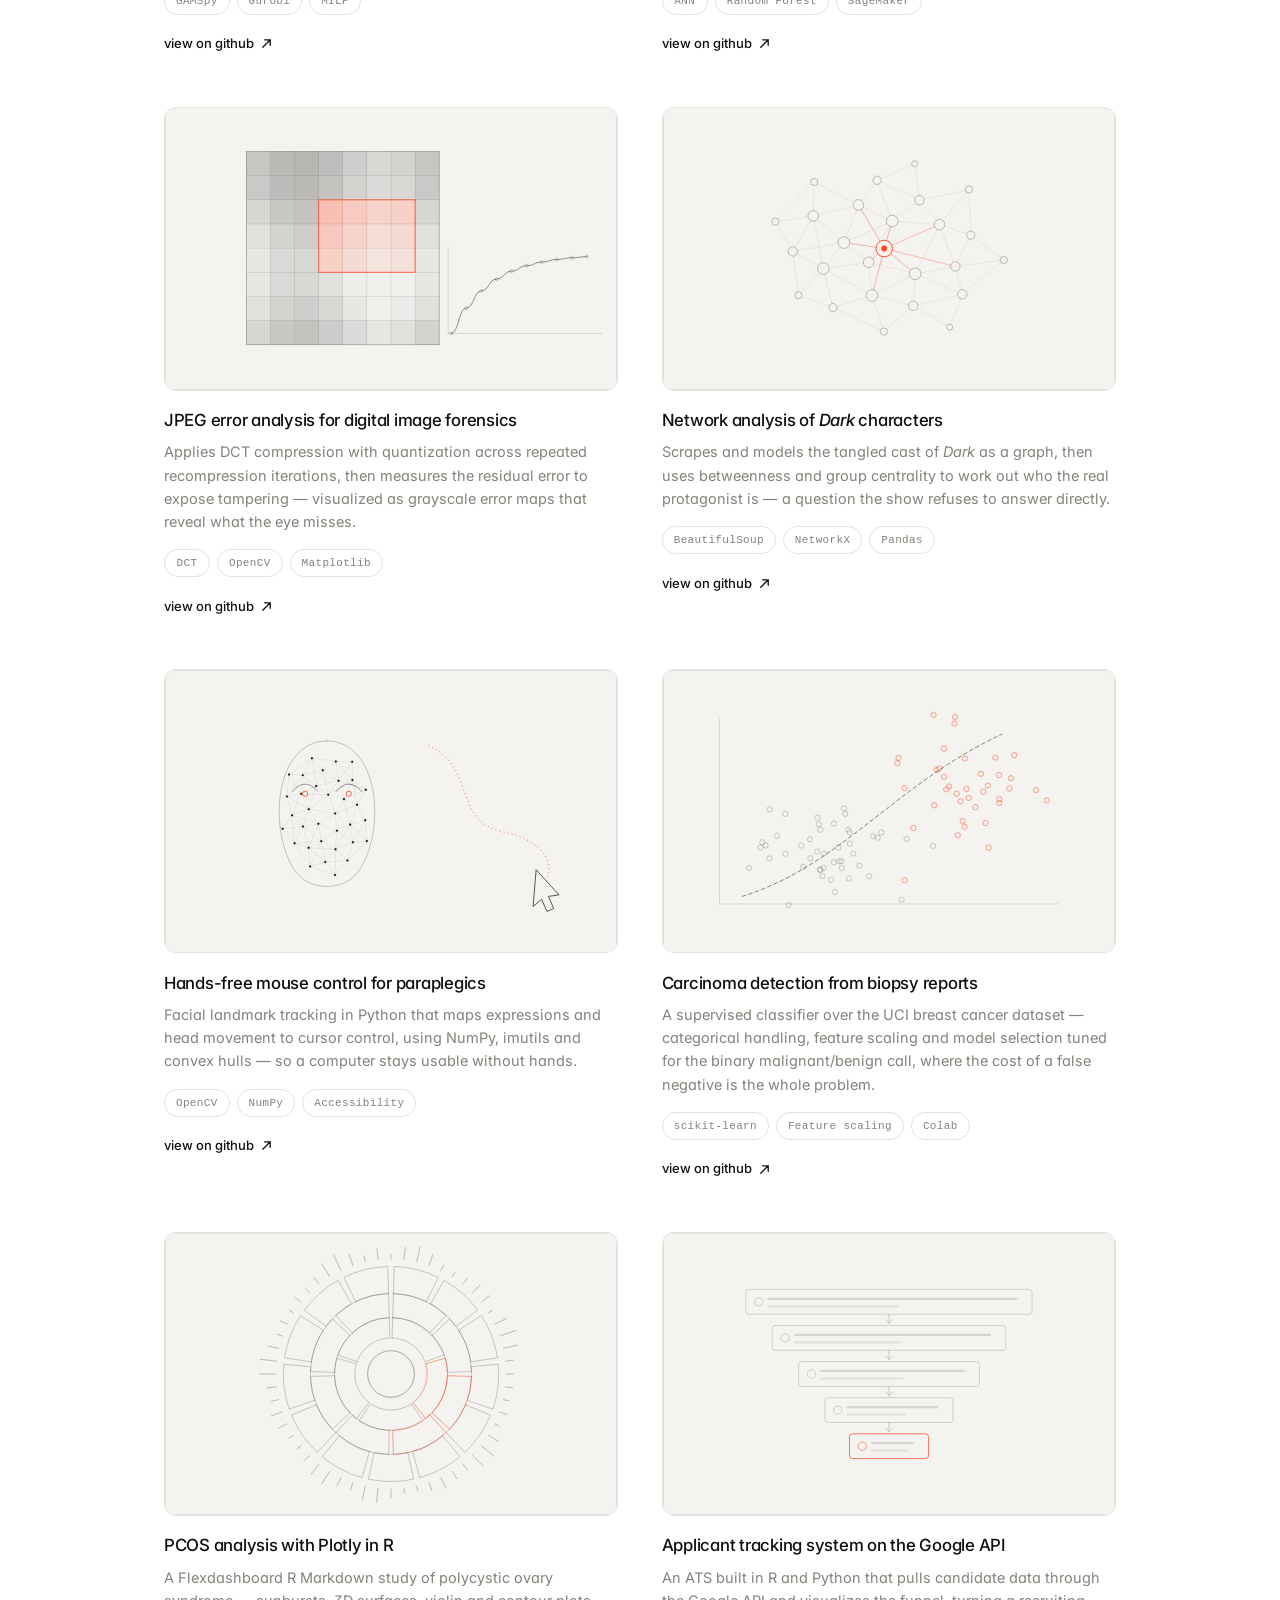
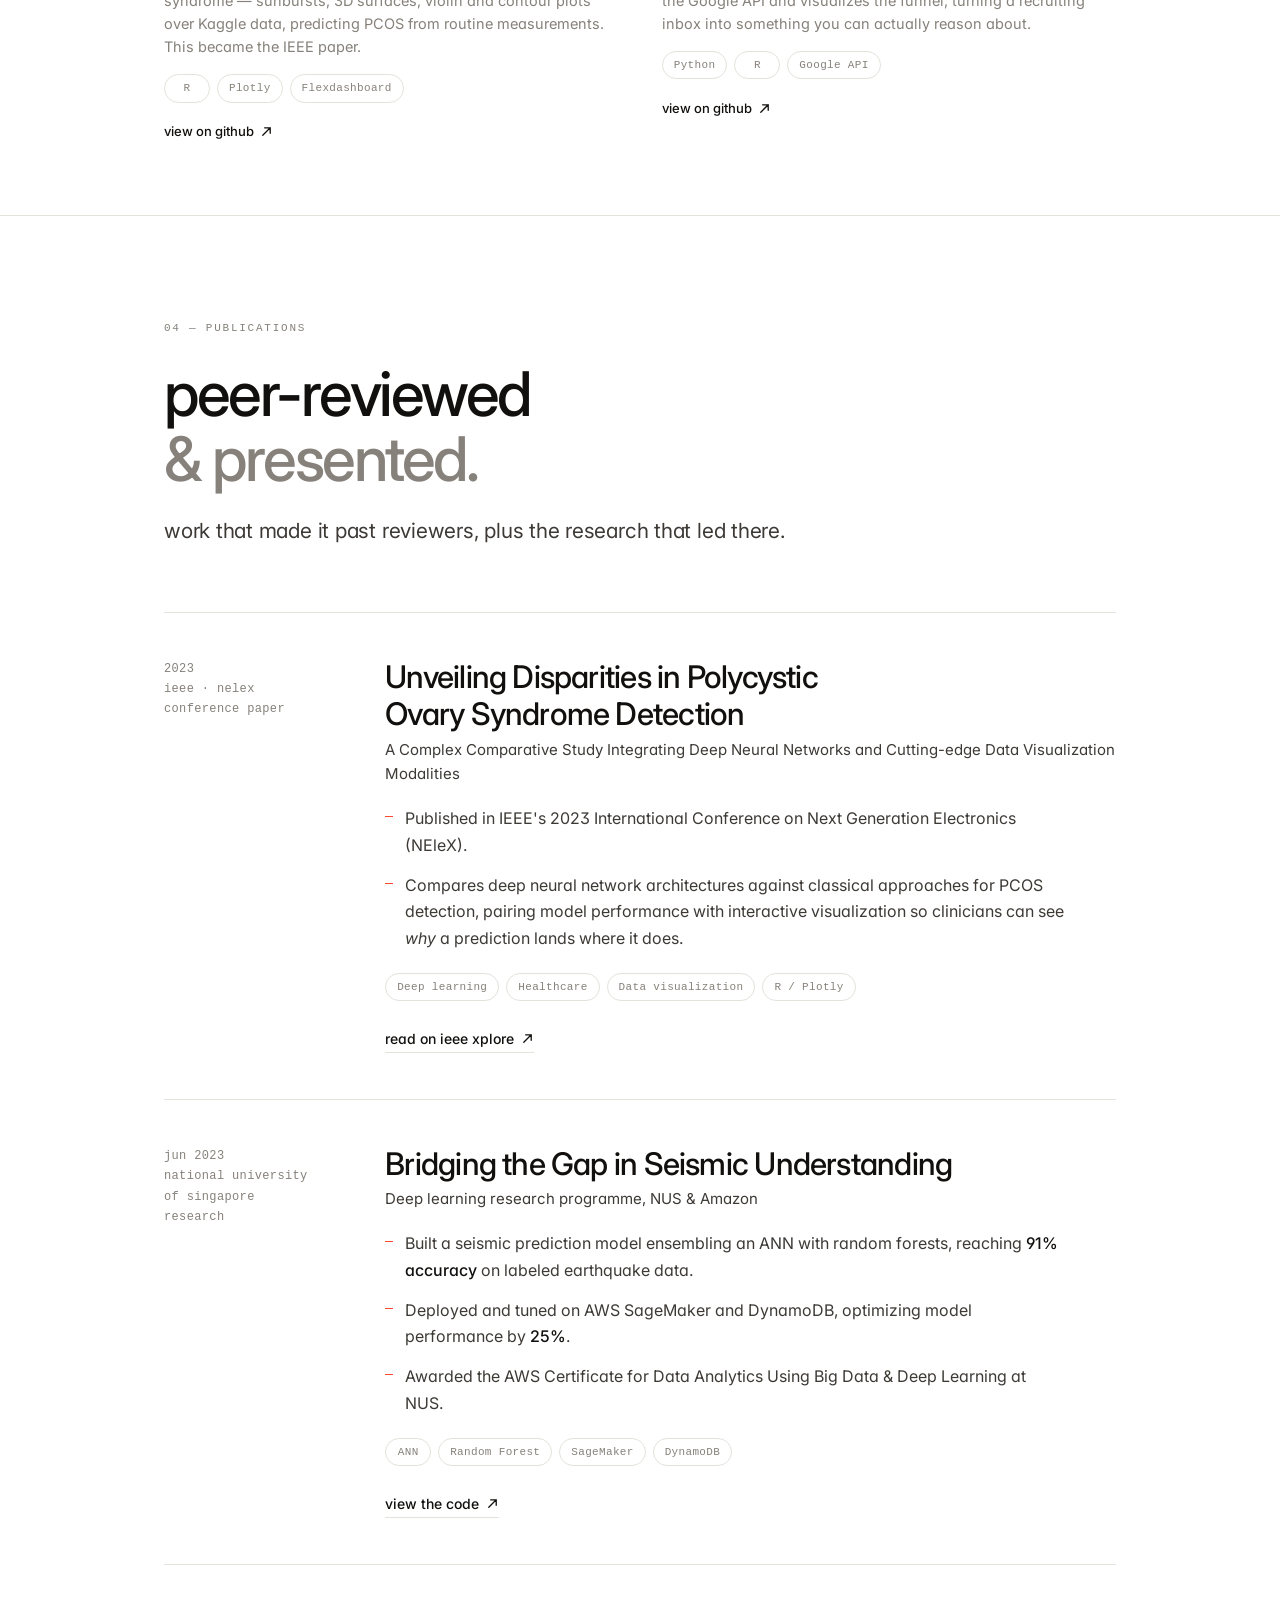
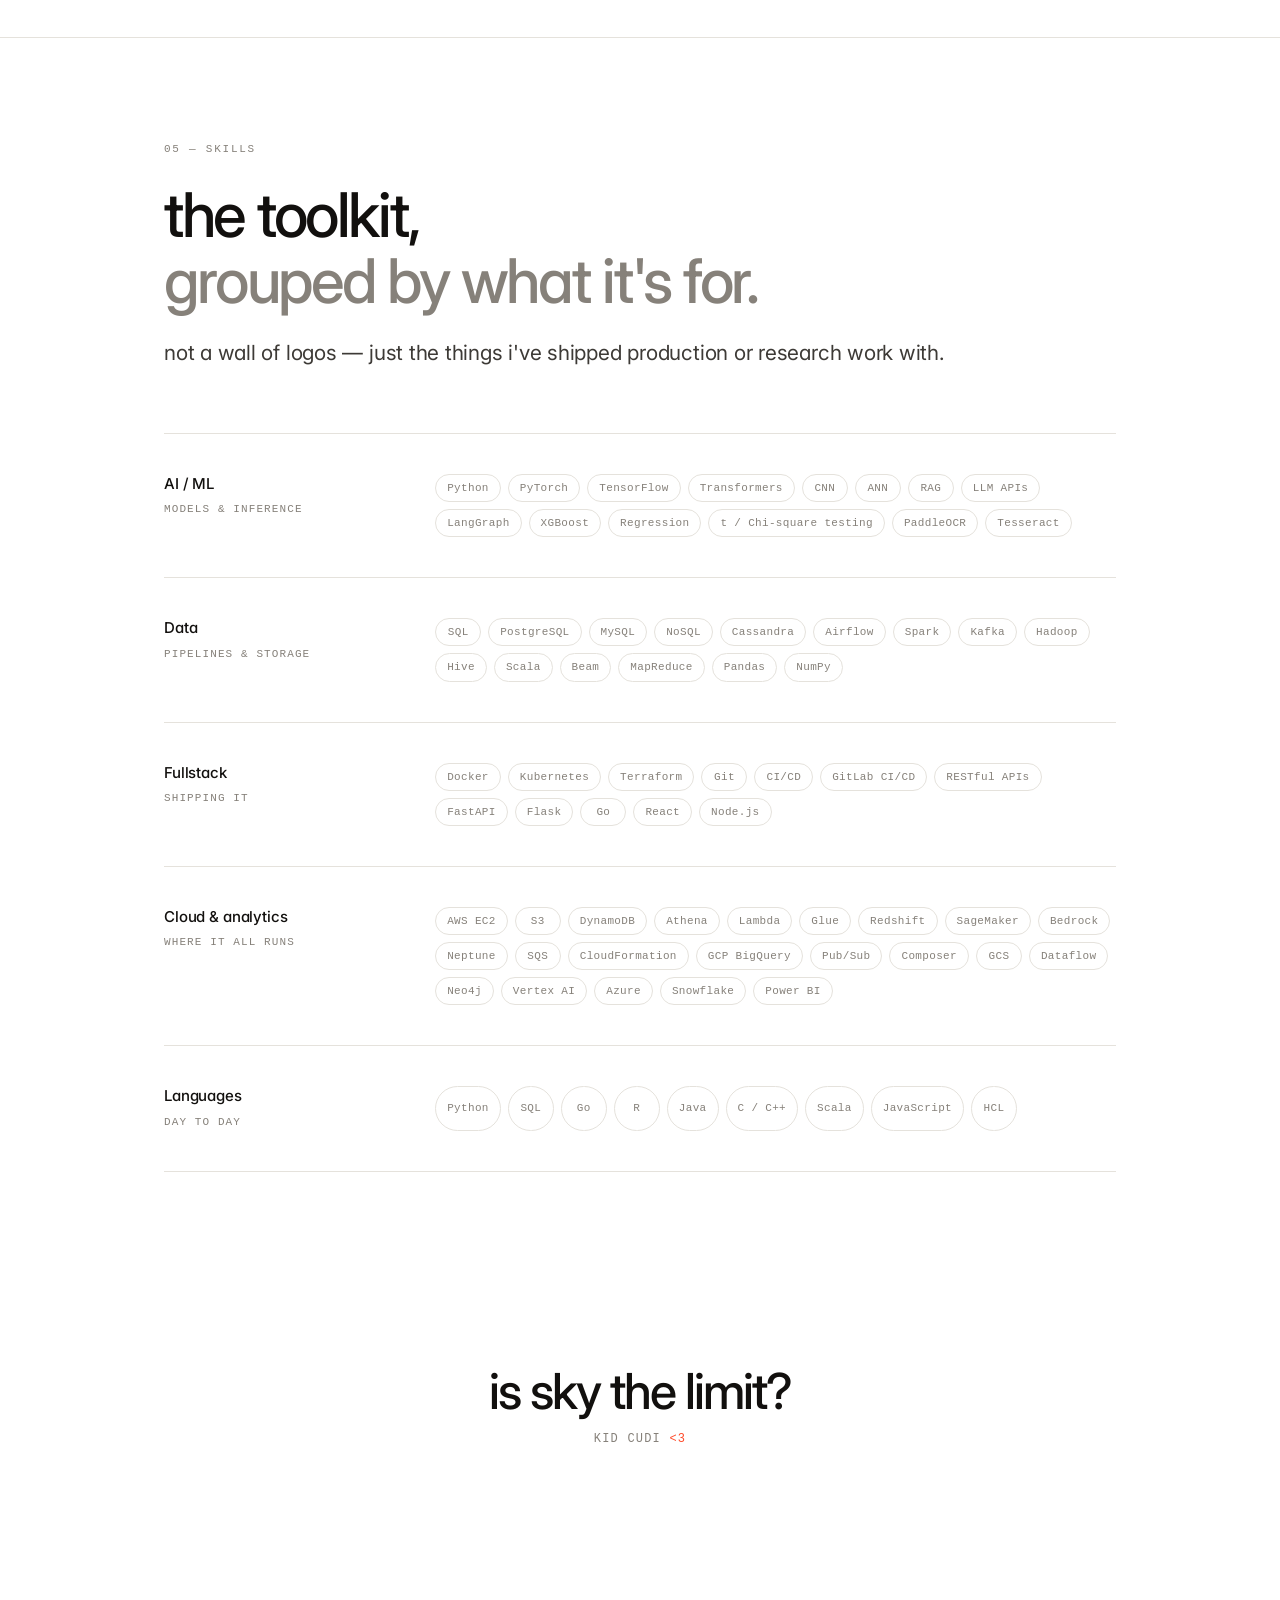
==== commit 46e63b1f: "changes" ====
--- a/index.html
+++ b/index.html
@@ -23,14 +23,14 @@
 
 <nav class="nav">
     <div class="nav-inner">
-        <a class="brand" href="index.html" aria-label="home">advaith chandra</a>
+        <a class="brand" href="#top" aria-label="back to top">advaith chandra</a>
         <div class="nav-links">
-            <a href="experience.html">experience</a>
-            <a href="projects.html">projects</a>
-            <a href="publications.html">publications</a>
-            <a href="skills.html">skills</a>
-            <a href="education.html">education</a>
-            <a href="contact.html">contact</a>
+            <a href="#experience">experience</a>
+            <a href="#education">education</a>
+            <a href="#projects">projects</a>
+            <a href="#publications">publications</a>
+            <a href="#skills">skills</a>
+            <a href="#contact">contact</a>
         </div>
         <button class="nav-toggle" aria-expanded="false" aria-label="open menu" aria-controls="menu">
             <span></span><span></span><span></span>
@@ -39,16 +39,16 @@
 </nav>
 
 <div class="menu" id="menu">
-    <a href="experience.html">experience</a>
-    <a href="projects.html">projects</a>
-    <a href="publications.html">publications</a>
-    <a href="skills.html">skills</a>
-    <a href="education.html">education</a>
-    <a href="contact.html">contact</a>
+    <a href="#experience">experience</a>
+    <a href="#education">education</a>
+    <a href="#projects">projects</a>
+    <a href="#publications">publications</a>
+    <a href="#skills">skills</a>
+    <a href="#contact">contact</a>
 </div>
 
-<main>
-    <section class="hero wrap">
+<main id="top">
+<section class="hero wrap">
         <div class="hero-top reveal">
             <img class="avatar" src="assets/advaith.jpg" alt="Advaith Chandra Srivastav" width="78" height="78">
             <span class="status"><span class="dot"></span>most recently customer analytics @ lands' end</span>
@@ -68,7 +68,7 @@
         </div>
     </section>
 
-    <section class="wrap section-tight">
+<section class="wrap section-tight">
         <div class="facts reveal">
             <div class="fact"><span class="n">16&times;</span><span class="l">faster pipelines after an aws&nbsp;&rarr;&nbsp;gcp migration</span></div>
             <div class="fact"><span class="n">2h &rarr; 5s</span><span class="l">reporting turnaround, automated end to end</span></div>
@@ -80,46 +80,679 @@
     <section class="wrap section">
         <span class="eyebrow reveal">index</span>
         <div class="index-list">
-            <a class="index-row reveal" href="experience.html">
+            <a class="index-row reveal" href="#experience">
                 <span class="num">01</span>
-                <span><span class="t">experience</span><span class="d">lands' end · american family insurance · bajaj finserv · teamlease · adp</span></span>
-                <svg class="arw" width="18" height="14" viewBox="0 0 18 14" fill="none" aria-hidden="true"><path d="M2 7h13M11 2l5 5-5 5" stroke="currentColor" stroke-width="1.4" stroke-linecap="round" stroke-linejoin="round"/></svg>
-            </a>
-            <a class="index-row reveal" href="projects.html">
+                <span><span class="t">experience</span><span class="d">lands' end &middot; american family insurance &middot; bajaj finserv &middot; teamlease &middot; adp</span></span>
+                <svg class="arw" width="18" height="14" viewBox="0 0 18 14" fill="none" aria-hidden="true"><path d="M2 7h13M11 2l5 5-5 5" stroke="currentColor" stroke-width="1.4" stroke-linecap="round" stroke-linejoin="round"/></svg>
+            </a>
+            <a class="index-row reveal" href="#education">
                 <span class="num">02</span>
-                <span><span class="t">projects</span><span class="d">eeg classification, cloud migration tooling, optimization models</span></span>
-                <svg class="arw" width="18" height="14" viewBox="0 0 18 14" fill="none" aria-hidden="true"><path d="M2 7h13M11 2l5 5-5 5" stroke="currentColor" stroke-width="1.4" stroke-linecap="round" stroke-linejoin="round"/></svg>
-            </a>
-            <a class="index-row reveal" href="publications.html">
+                <span><span class="t">education</span><span class="d">uw&ndash;madison &middot; vellore institute of technology &middot; nus</span></span>
+                <svg class="arw" width="18" height="14" viewBox="0 0 18 14" fill="none" aria-hidden="true"><path d="M2 7h13M11 2l5 5-5 5" stroke="currentColor" stroke-width="1.4" stroke-linecap="round" stroke-linejoin="round"/></svg>
+            </a>
+            <a class="index-row reveal" href="#projects">
                 <span class="num">03</span>
-                <span><span class="t">publications</span><span class="d">ieee nelex 2023 · deep neural networks for pcos detection</span></span>
-                <svg class="arw" width="18" height="14" viewBox="0 0 18 14" fill="none" aria-hidden="true"><path d="M2 7h13M11 2l5 5-5 5" stroke="currentColor" stroke-width="1.4" stroke-linecap="round" stroke-linejoin="round"/></svg>
-            </a>
-            <a class="index-row reveal" href="skills.html">
+                <span><span class="t">projects</span><span class="d">sqlguard mcp, eeg classification, agentic pipelines, optimization models</span></span>
+                <svg class="arw" width="18" height="14" viewBox="0 0 18 14" fill="none" aria-hidden="true"><path d="M2 7h13M11 2l5 5-5 5" stroke="currentColor" stroke-width="1.4" stroke-linecap="round" stroke-linejoin="round"/></svg>
+            </a>
+            <a class="index-row reveal" href="#publications">
                 <span class="num">04</span>
+                <span><span class="t">publications</span><span class="d">ieee nelex 2023 &middot; deep neural networks for pcos detection</span></span>
+                <svg class="arw" width="18" height="14" viewBox="0 0 18 14" fill="none" aria-hidden="true"><path d="M2 7h13M11 2l5 5-5 5" stroke="currentColor" stroke-width="1.4" stroke-linecap="round" stroke-linejoin="round"/></svg>
+            </a>
+            <a class="index-row reveal" href="#skills">
+                <span class="num">05</span>
                 <span><span class="t">skills</span><span class="d">python, aws, gcp, airflow, terraform, spark, pytorch</span></span>
                 <svg class="arw" width="18" height="14" viewBox="0 0 18 14" fill="none" aria-hidden="true"><path d="M2 7h13M11 2l5 5-5 5" stroke="currentColor" stroke-width="1.4" stroke-linecap="round" stroke-linejoin="round"/></svg>
             </a>
-            <a class="index-row reveal" href="education.html">
-                <span class="num">05</span>
-                <span><span class="t">education</span><span class="d">uw–madison · vellore institute of technology · nus</span></span>
-                <svg class="arw" width="18" height="14" viewBox="0 0 18 14" fill="none" aria-hidden="true"><path d="M2 7h13M11 2l5 5-5 5" stroke="currentColor" stroke-width="1.4" stroke-linecap="round" stroke-linejoin="round"/></svg>
-            </a>
-            <a class="index-row reveal" href="contact.html">
+            <a class="index-row reveal" href="#contact">
                 <span class="num">06</span>
-                <span><span class="t">contact</span><span class="d">say hi — i reply to everything</span></span>
-                <svg class="arw" width="18" height="14" viewBox="0 0 18 14" fill="none" aria-hidden="true"><path d="M2 7h13M11 2l5 5-5 5" stroke="currentColor" stroke-width="1.4" stroke-linecap="round" stroke-linejoin="round"/></svg>
-            </a>
-        </div>
-    </section>
-
-    <section class="wrap quote reveal">
+                <span><span class="t">contact</span><span class="d">say hi &mdash; i reply to everything</span></span>
+                <svg class="arw" width="18" height="14" viewBox="0 0 18 14" fill="none" aria-hidden="true"><path d="M2 7h13M11 2l5 5-5 5" stroke="currentColor" stroke-width="1.4" stroke-linecap="round" stroke-linejoin="round"/></svg>
+            </a>
+        </div>
+    </section>
+
+    <section class="page-section" id="experience">
+
+    <header class="section-head wrap">
+        <span class="eyebrow reveal">01 &mdash; experience</span>
+        <h2 class="section-title reveal">five internships,<br><span class="muted">one throughline: data.</span></h2>
+        <p class="lede reveal" style="margin-top:1.5rem">from ocr pipelines in bengaluru to cloud migrations in madison &mdash; building the plumbing that analytics and ml teams stand on.</p>
+    </header>
+
+    <div class="wrap" style="padding-bottom:clamp(40px,6vw,72px)">
+
+        <article class="entry has-media reveal">
+            <div>
+                <img class="entry-logo" src="assets/logos/landsend.svg" alt="Lands' End logo" loading="lazy" style="height:22px">
+                <div class="entry-meta">
+                    may 2026 &mdash; aug 2026<br>
+                    dodgeville, wi &middot; usa
+                </div>
+            </div>
+            <div>
+                <h2>Customer Analytics Intern</h2>
+                <span class="org">Lands' End</span>
+                <ul class="bullets">
+                    <li>Automated reporting of customer retention and demand metrics with AWS Lambda, Athena, SES, CloudFormation and Power BI, delivering scheduled insights to stakeholders and cutting manual reporting from <strong>2 hours to 4&ndash;5 seconds</strong>.</li>
+                    <li>Engineered an Infrastructure-as-Code foundation from scratch using <strong>Terraform</strong> and Git CI/CD, empowering the Customer Insights team to build and manage cloud infrastructure across <strong>16 active IaaS resources</strong>.</li>
+                    <li>Rebuilt GitLab CI/CD pipelines with multithreaded parallel testing, cutting pipeline execution time by <strong>34%</strong>.</li>
+                </ul>
+                <div class="tags">
+                    <span class="tag">AWS Lambda</span><span class="tag">Athena</span><span class="tag">SES</span>
+                    <span class="tag">CloudFormation</span><span class="tag">Terraform</span>
+                    <span class="tag">GitLab CI/CD</span><span class="tag">Power BI</span>
+                </div>
+            </div>
+            <figure class="entry-photo">
+                <img src="assets/photos/landsend.jpg" alt="The Lands' End distribution centre floor in Dodgeville" loading="lazy">
+                <figcaption>the dodgeville distribution center</figcaption>
+            </figure>
+        </article>
+
+        <article class="entry has-media reveal">
+            <div>
+                <img class="entry-logo" src="assets/logos/amfam.svg" alt="American Family Insurance logo" loading="lazy" style="height:40px">
+                <div class="entry-meta">
+                    may 2025 &mdash; aug 2025<br>
+                    madison, wi &middot; usa
+                </div>
+            </div>
+            <div>
+                <h2>Data Engineering Intern</h2>
+                <span class="org">American Family Insurance</span>
+                <ul class="bullets">
+                    <li>Led the <strong>AWS-to-GCP migration</strong> of data pipelines, redesigning ETL workflows with Cloud Composer, BigQuery SQL and dynamic Airflow DAGs, and implementing incremental loads across 4 pipelines &mdash; <strong>16&times; faster processing</strong>, <strong>11&times; cost reduction</strong> and 33.34% cost savings per pipeline.</li>
+                    <li>Recognized for identifying a critical data inconsistency during a pipeline POC, where GCP batch ingestion contained 65 extra entries compared to AWS real-time data within <strong>10M+ records</strong>, enabling production fixes before launch.</li>
+                    <li>Piloted <strong>Claude Code</strong> (agentic AI) onboarding for the Data Engineering org, enabling a secure, frozen-deployment setup on Google Vertex AI and accelerating cross-team adoption of AI-assisted development.</li>
+                </ul>
+                <div class="tags">
+                    <span class="tag">GCP</span><span class="tag">BigQuery</span><span class="tag">Cloud Composer</span>
+                    <span class="tag">Airflow</span><span class="tag">Vertex AI</span><span class="tag">Claude Code</span>
+                </div>
+            </div>
+            <figure class="entry-photo">
+                <img src="assets/photos/amfam.jpg" alt="The American Family Insurance headquarters lobby in Madison" loading="lazy" style="object-position:center 58%">
+                <figcaption>american family's madison campus</figcaption>
+            </figure>
+        </article>
+
+        <article class="entry has-media reveal">
+            <div>
+                <img class="entry-logo" src="assets/logos/bajaj.svg" alt="Bajaj Finserv logo" loading="lazy" style="height:36px">
+                <div class="entry-meta">
+                    feb 2024 &mdash; sep 2024<br>
+                    bengaluru, ka &middot; india
+                </div>
+            </div>
+            <div>
+                <h2>Data Science Intern</h2>
+                <span class="org">Bajaj Finserv &mdash; Vidal Health</span>
+                <ul class="bullets">
+                    <li>Deployed an end-to-end <strong>agentic workflow</strong> across 11 diverse document datasets, parsing complex medical and identification entities at a <strong>1.2% false-positive rate</strong>.</li>
+                    <li>Built an OCR pipeline (PaddleOCR, Tesseract, Azure Vision, Redshift) to classify and extract unstructured clinical handwriting, tuning hyperparameters to reach <strong>89% inference accuracy</strong>.</li>
+                    <li>Engineered a streamlined NLP extraction system using OpenAI APIs for named entity recognition, improving processing efficiency by replacing heavy agent architectures with targeted LLM API calls.</li>
+                </ul>
+                <div class="tags">
+                    <span class="tag">PaddleOCR</span><span class="tag">Tesseract</span><span class="tag">Azure Vision</span>
+                    <span class="tag">Redshift</span><span class="tag">OpenAI APIs</span><span class="tag">NER</span>
+                </div>
+            </div>
+            <figure class="entry-photo">
+                <img src="assets/photos/bajaj.jpg" alt="Advaith with the team outside the office in Bengaluru" loading="lazy" style="object-position:center 62%">
+                <figcaption>with the team, bengaluru</figcaption>
+            </figure>
+        </article>
+
+        <article class="entry has-media reveal">
+            <div>
+                <img class="entry-logo tall" src="assets/logos/teamlease.png" alt="TeamLease logo" loading="lazy" style="height:56px">
+                <div class="entry-meta">
+                    mar 2023 &mdash; jun 2023<br>
+                    bengaluru, ka &middot; india
+                </div>
+            </div>
+            <div>
+                <h2>Software &amp; Data Intern</h2>
+                <span class="org">Teamlease Digital Services</span>
+                <ul class="bullets">
+                    <li>Architected a Python Flask-based analytics platform with PostgreSQL, building RESTful APIs to process complex JSON records via Pandas and NumPy &mdash; cutting manual data-handling time <strong>91%</strong> for stakeholders.</li>
+                    <li>Developed 21 Google Charts dashboards visualizing workforce metrics, deploying the WSGI app via NGROK so the HR team could self-serve insights and cut turnaround by <strong>~30%</strong>.</li>
+                </ul>
+                <div class="tags">
+                    <span class="tag">Flask</span><span class="tag">PostgreSQL</span><span class="tag">REST APIs</span>
+                    <span class="tag">Pandas</span><span class="tag">NumPy</span>
+                </div>
+            </div>
+            <figure class="entry-photo">
+                <img src="assets/photos/teamlease.jpg" alt="Advaith on the office terrace in Bengaluru" loading="lazy" style="object-position:center 32%">
+                <figcaption>on the teamlease floor, bengaluru</figcaption>
+            </figure>
+        </article>
+
+        <article class="entry has-media reveal">
+            <div>
+                <img class="entry-logo" src="assets/logos/adp.svg" alt="ADP logo" loading="lazy" style="height:32px">
+                <div class="entry-meta">
+                    jun 2022 &mdash; sep 2022<br>
+                    hyderabad, ts &middot; india
+                </div>
+            </div>
+            <div>
+                <h2>ML Engineering Intern</h2>
+                <span class="org">Automatic Data Processing (ADP)</span>
+                <ul class="bullets">
+                    <li>Engineered an <strong>XGBoost</strong> attrition prediction model reaching <strong>93.8% accuracy</strong>, processing complex JSON employee data with Pandas and surfacing insight through 15+ feature visualizations to analyze employee lifespan.</li>
+                </ul>
+                <div class="tags">
+                    <span class="tag">XGBoost</span><span class="tag">Pandas</span><span class="tag">Feature engineering</span>
+                </div>
+            </div>
+            <figure class="entry-photo">
+                <img src="assets/photos/adp.jpg" alt="The ADP building in Hyderabad" loading="lazy" style="object-position:center 38%">
+                <figcaption>adp hyderabad</figcaption>
+            </figure>
+        </article>
+
+    </div>
+
+    <div class="wrap" id="leadership" style="padding-bottom:clamp(40px,6vw,72px)">
+        <span class="eyebrow reveal">leadership &amp; volunteering</span>
+        <p class="lede reveal" style="margin-bottom:clamp(30px,4vw,44px)">four years of running a public speaking club &mdash; and learning that explaining the work matters as much as doing it.</p>
+
+        <article class="entry has-media reveal">
+            <div>
+                <img class="entry-logo tall" src="assets/logos/toastmasters.png" alt="Toastmasters International logo" loading="lazy" style="height:68px">
+                <div class="entry-meta">
+                    2020 &mdash; 2024<br>
+                    vellore &middot; india<br>
+                    district 120
+                </div>
+            </div>
+            <div>
+                <h2>Area Permissions &amp; Club President</h2>
+                <span class="org">Toastmasters International &mdash; TRUENO VIT</span>
+                <ul class="bullets">
+                    <li>Led <strong>TRUENO VIT</strong>, one of ten clubs in the Toastmasters International chapter at VIT, as <strong>President</strong> &mdash; then held <strong>Area Permissions</strong>, the highest office anyone from the chapter has held.</li>
+                    <li>Held every officer role on the way there: VP Education, VP Membership and VP Public Relations, and stayed on afterwards as Immediate Past President.</li>
+                    <li>Contest record: <strong>first at Area level</strong> in both the International Speech Contest and Table Topics; <strong>third in Division A</strong> for Speech Evaluation at ACE 2022; third at club level in the Humorous Speech Contest.</li>
+                    <li>Mentored juniors across all four years &mdash; coaching first speeches, running evaluations and bringing new members into the club.</li>
+                </ul>
+                <div class="tags">
+                    <span class="tag">President</span><span class="tag">Area Permissions</span>
+                    <span class="tag">VP Education</span><span class="tag">VP Membership</span>
+                    <span class="tag">VP Public Relations</span><span class="tag">Immediate Past President</span><span class="tag">Mentor</span>
+                </div>
+            </div>
+            <figure class="entry-photo">
+                <img src="assets/photos/leadership-award.jpg" alt="Advaith holding his third-place certificate at the ACE 2022 contest" loading="lazy" style="object-position:center 38%">
+                <figcaption>ace 2022, division a &mdash; speech evaluation</figcaption>
+            </figure>
+            <div class="photo-strip">
+                <figure><img src="assets/photos/leadership-stage.jpg" alt="Receiving the contest award on stage at ACE 2022" loading="lazy" style="object-position:center 45%"></figure>
+                <figure><img src="assets/photos/leadership-team.jpg" alt="With club members behind the TMI VIT board" loading="lazy" style="object-position:center 40%"></figure>
+                <figure><img src="assets/photos/leadership-booth.jpg" alt="The TMI VIT recruitment booth" loading="lazy"></figure>
+            </div>
+        </article>
+
+        <article class="entry has-media reveal">
+            <div>
+                <img class="entry-logo on-white" src="assets/logos/mahita.png" alt="Mahita logo" loading="lazy" style="height:60px">
+                <div class="entry-meta">
+                    may 2022 &mdash; jul 2022<br>
+                    hyderabad, ts &middot; india<br>
+                    volunteering
+                </div>
+            </div>
+            <div>
+                <h2>Best Volunteer</h2>
+                <span class="org">Mahita &mdash; Community Livelihood Centres</span>
+                <ul class="bullets">
+                    <li>Spent a two-month placement at Mahita's Community Livelihood Centres in the Asifnagar slums of Hyderabad, and was recognised as <strong>Best Volunteer</strong> for the work.</li>
+                    <li>Taught spoken English and communication skills to children at the Asifnagar centre, and computer literacy to adolescent girls at Mahita's job-oriented vocational centres.</li>
+                    <li>Ran leadership and participation sessions for girls from marginalised communities, and organised community events that pulled in both government and private support.</li>
+                </ul>
+                <div class="tags">
+                    <span class="tag">Teaching</span><span class="tag">Community programmes</span>
+                    <span class="tag">Digital literacy</span>
+                </div>
+                <p style="margin-top:1.5rem">
+                    <a class="tlink" href="assets/mahita-best-volunteer-certificate.pdf" target="_blank" rel="noopener">view the certificate <svg class="arw" width="13" height="13" viewBox="0 0 14 14" fill="none" aria-hidden="true"><path d="M3 11L11 3M11 3H5M11 3V9" stroke="currentColor" stroke-width="1.4" stroke-linecap="round" stroke-linejoin="round"/></svg></a>
+                </p>
+            </div>
+        </article>
+    </div>
+    </section>
+
+    <section class="page-section" id="education">
+
+    <header class="section-head wrap">
+        <span class="eyebrow reveal">02 &mdash; education</span>
+        <h2 class="section-title reveal">two degrees,<br><span class="muted">three campuses.</span></h2>
+        <p class="lede reveal" style="margin-top:1.5rem">vellore &rarr; singapore &rarr; madison. the through-line has always been statistics and systems.</p>
+    </header>
+
+    <div class="wrap" style="padding-bottom:clamp(24px,4vw,44px)">
+
+        <article class="entry has-media reveal">
+            <div>
+                <img class="entry-logo" src="assets/logos/uwmadison.svg" alt="University of Wisconsin–Madison logo" loading="lazy" style="height:42px">
+                <div class="entry-meta">
+                    sep 2024 &mdash; may 2026<br>
+                    madison, wi &middot; usa<br>
+                    gpa 3.8 / 4.0
+                </div>
+            </div>
+            <div>
+                <h2>M.S. Data Science</h2>
+                <span class="org">University of Wisconsin&ndash;Madison</span>
+                <ul class="bullets">
+                    <li>Graduate coursework across statistical modeling, machine learning, optimization and large-scale data systems.</li>
+                    <li>Built the multi-warehouse freight optimization model and the hybrid EEG classifier during this programme.</li>
+                </ul>
+            </div>
+            <figure class="entry-photo">
+                <img src="assets/photos/uwmadison.jpg" alt="Advaith in graduation robes on the Madison lakefront" loading="lazy" style="object-position:center 42%">
+                <figcaption>on the lakefront, madison</figcaption>
+            </figure>
+        </article>
+
+        <article class="entry has-media reveal">
+            <div>
+                <img class="entry-logo tall" src="assets/logos/nus.svg" alt="National University of Singapore logo" loading="lazy" style="height:46px">
+                <div class="entry-meta">
+                    jun 2023<br>
+                    singapore<br>
+                    summer research
+                </div>
+            </div>
+            <div>
+                <h2>Deep Learning Research Programme</h2>
+                <span class="org">National University of Singapore &amp; Amazon</span>
+                <ul class="bullets">
+                    <li>Coursework in data analysis, deep learning and statistics alongside a seismic prediction project reaching <strong>91% accuracy</strong> with an ANN and random forest ensemble.</li>
+                    <li>Hands-on AWS sessions &mdash; Athena, EC2, DynamoDB, SageMaker, Kendra &mdash; used to optimize the project's models by <strong>25%</strong>.</li>
+                    <li>Awarded the AWS Certificate for Data Analytics Using Big Data &amp; Deep Learning.</li>
+                </ul>
+            </div>
+            <figure class="entry-photo">
+                <img src="assets/photos/nus.jpg" alt="The research cohort in a lecture hall at NUS" loading="lazy">
+                <figcaption>lecture hall at nus, june 2023</figcaption>
+            </figure>
+        </article>
+
+        <article class="entry has-media reveal">
+            <div>
+                <img class="entry-logo" src="assets/logos/vit.svg" alt="Vellore Institute of Technology logo" loading="lazy" style="height:46px">
+                <div class="entry-meta">
+                    sep 2020 &mdash; jun 2024<br>
+                    vellore &middot; india<br>
+                    cgpa 8.89 / 10
+                </div>
+            </div>
+            <div>
+                <h2>B.Tech Computer Science &amp; Engineering</h2>
+                <span class="org">Vellore Institute of Technology</span>
+                <ul class="bullets">
+                    <li>Published the IEEE NEleX paper on PCOS detection during the degree, alongside internships at ADP, Teamlease and Bajaj Finserv.</li>
+                    <li>President of TRUENO VIT (Toastmasters International) and Best Volunteer at Mahita.</li>
+                </ul>
+            </div>
+            <figure class="entry-photo">
+                <img src="assets/photos/vit.jpg" alt="Advaith receiving his degree at VIT's 39th annual convocation" loading="lazy" style="object-position:54% center">
+                <figcaption>39th annual convocation, vellore &mdash; 2024</figcaption>
+            </figure>
+        </article>
+
+    </div>
+
+    <div class="wrap" style="padding-bottom:clamp(40px,6vw,72px)">
+        <span class="eyebrow reveal">beyond the transcript</span>
+
+        <div class="cols reveal">
+            <div>
+                <h3>Certifications</h3>
+                <div class="sub">credentials</div>
+            </div>
+            <div>
+                <p>AWS Certificate for Data Analytics Using Big Data &amp; Deep Learning &mdash; National University of Singapore.</p>
+            </div>
+        </div>
+
+        <div class="cols reveal">
+            <div>
+                <h3>Leadership</h3>
+                <div class="sub">off the clock</div>
+            </div>
+            <div>
+                <p style="margin-bottom:0.9rem">Area Permissions and Club President at Toastmasters International &mdash; TRUENO VIT. Best Volunteer at Mahita, Hyderabad.</p>
+                <a class="tlink" href="#leadership">the full story <svg class="arw" width="13" height="13" viewBox="0 0 14 14" fill="none" aria-hidden="true"><path d="M3 11L11 3M11 3H5M11 3V9" stroke="currentColor" stroke-width="1.4" stroke-linecap="round" stroke-linejoin="round"/></svg></a>
+            </div>
+        </div>
+
+        <div class="cols reveal">
+            <div>
+                <h3>Publication</h3>
+                <div class="sub">ieee nelex 2023</div>
+            </div>
+            <div>
+                <p style="margin-bottom:0.9rem">&ldquo;Unveiling Disparities in Polycystic Ovary Syndrome Detection&rdquo; &mdash; IEEE NEleX.</p>
+                <a class="tlink" href="#publications">read more <svg class="arw" width="13" height="13" viewBox="0 0 14 14" fill="none" aria-hidden="true"><path d="M3 11L11 3M11 3H5M11 3V9" stroke="currentColor" stroke-width="1.4" stroke-linecap="round" stroke-linejoin="round"/></svg></a>
+            </div>
+        </div>
+    </div>
+    </section>
+
+    <section class="page-section" id="projects">
+
+    <header class="section-head wrap">
+        <span class="eyebrow reveal">03 &mdash; projects</span>
+        <h2 class="section-title reveal">things i built<br><span class="muted">to see if they'd work.</span></h2>
+        <p class="lede reveal" style="margin-top:1.5rem">agent tooling, signal processing, optimization models and a few weekend experiments. every cover below is drawn from the shape of the problem it solves.</p>
+    </header>
+
+    <div class="wrap" style="padding-bottom:clamp(40px,6vw,72px)">
+        <div class="grid">
+
+            <a class="card card-featured reveal" href="https://github.com/Advaith789/ast-level-sql-mcp" target="_blank" rel="noopener">
+                <div class="card-media"><img src="assets/projects/sqlguard.svg" alt="A SQL parse tree with one branch refused at a policy gate in front of a warehouse" loading="lazy"></div>
+                <h3>SQLGuard MCP &mdash; a safety envelope for agent access to SQL warehouses</h3>
+                <p>A guard that sits between an agent and the warehouse. It proves a query only reads by walking the whole parse tree rather than checking its root &mdash; which is what catches a <em>DELETE</em> hidden inside a CTE. Against 46 attacks and 30 legitimate analytics queries it gives <strong>0 bypasses and 0 false alarms</strong> in 0.11&nbsp;ms, where prefix and denylist guards leak 26&ndash;37%. Around that: dry-run cost ceilings, row filters injected into the AST, cursored results, and an audit log that records refusals with the agent's stated intent.</p>
+                <div class="tags"><span class="tag">Python</span><span class="tag">MCP</span><span class="tag">AST analysis</span><span class="tag">BigQuery</span><span class="tag">DuckDB</span></div>
+                <span class="card-go">view on github <svg class="arw" width="13" height="13" viewBox="0 0 14 14" fill="none" aria-hidden="true"><path d="M3 11L11 3M11 3H5M11 3V9" stroke="currentColor" stroke-width="1.4" stroke-linecap="round" stroke-linejoin="round"/></svg></span>
+            </a>
+
+            <a class="card reveal" href="https://github.com/Advaith789/brain-waves-classification" target="_blank" rel="noopener">
+                <div class="card-media"><img src="assets/projects/eeg.svg" alt="Layered EEG traces beside a wavelet spectrogram" loading="lazy"></div>
+                <h3>Hybrid NN &amp; signal transformation for EEG brain anomaly classification</h3>
+                <p>A pipeline using Fourier and wavelet transforms to pull salient features out of raw EEG and spectrogram data, feeding a hybrid model that ensembles CNNs and tree-based learners through a logistic regression meta-learner &mdash; <strong>94% accuracy</strong> on multiclass classification of harmful brain activity.</p>
+                <div class="tags"><span class="tag">PyTorch</span><span class="tag">Wavelets</span><span class="tag">CNN</span><span class="tag">Ensembling</span></div>
+                <span class="card-go">view on github <svg class="arw" width="13" height="13" viewBox="0 0 14 14" fill="none" aria-hidden="true"><path d="M3 11L11 3M11 3H5M11 3V9" stroke="currentColor" stroke-width="1.4" stroke-linecap="round" stroke-linejoin="round"/></svg></span>
+            </a>
+
+            <a class="card reveal" href="https://github.com/Advaith789/grabit" target="_blank" rel="noopener">
+                <div class="card-media"><img src="assets/projects/grabit.svg" alt="Source records flowing into an analytics dashboard" loading="lazy"></div>
+                <h3>Grabit &mdash; cloud data migration &amp; agentic workflow</h3>
+                <p>A <strong>LangGraph</strong>-based agentic pipeline that reasons over extracted entity data and writes structured insights back to the database, powering real-time automation dashboards in ReactJS and Node.js across <strong>500,000+ records</strong>. REST APIs carry datasets downstream under an Agile SDLC, improving reporting by 35%.</p>
+                <div class="tags"><span class="tag">LangGraph</span><span class="tag">React</span><span class="tag">Node.js</span><span class="tag">REST APIs</span></div>
+                <span class="card-go">view on github <svg class="arw" width="13" height="13" viewBox="0 0 14 14" fill="none" aria-hidden="true"><path d="M3 11L11 3M11 3H5M11 3V9" stroke="currentColor" stroke-width="1.4" stroke-linecap="round" stroke-linejoin="round"/></svg></span>
+            </a>
+
+            <a class="card reveal" href="https://github.com/Advaith789/supply_chain_optimization" target="_blank" rel="noopener">
+                <div class="card-media"><img src="assets/projects/supply-chain.svg" alt="Warehouse hubs connected by freight routes" loading="lazy"></div>
+                <h3>Multi-warehouse logistics &amp; freight scheduling</h3>
+                <p>A MILP model in GAMSpy and Gurobi for multi-echelon logistics and time-phased JIT shipping across 9,000+ customer orders &mdash; a projected $4.5M annualized cost reduction and on-time delivery lifted to 87%.</p>
+                <div class="tags"><span class="tag">GAMSpy</span><span class="tag">Gurobi</span><span class="tag">MILP</span></div>
+                <span class="card-go">view on github <svg class="arw" width="13" height="13" viewBox="0 0 14 14" fill="none" aria-hidden="true"><path d="M3 11L11 3M11 3H5M11 3V9" stroke="currentColor" stroke-width="1.4" stroke-linecap="round" stroke-linejoin="round"/></svg></span>
+            </a>
+
+            <a class="card reveal" href="https://github.com/Advaith789/Earthquake-Predictor" target="_blank" rel="noopener">
+                <div class="card-media"><img src="assets/projects/seismic.svg" alt="Seismograph trace with an amplitude envelope" loading="lazy"></div>
+                <h3>Bridging the gap in seismic understanding</h3>
+                <p>An earthquake prediction model trained on labeled seismic data, combining an ANN with random forests to reach <strong>91% accuracy</strong>. Built at NUS on SageMaker and DynamoDB, with 25% model optimization.</p>
+                <div class="tags"><span class="tag">ANN</span><span class="tag">Random Forest</span><span class="tag">SageMaker</span></div>
+                <span class="card-go">view on github <svg class="arw" width="13" height="13" viewBox="0 0 14 14" fill="none" aria-hidden="true"><path d="M3 11L11 3M11 3H5M11 3V9" stroke="currentColor" stroke-width="1.4" stroke-linecap="round" stroke-linejoin="round"/></svg></span>
+            </a>
+
+            <a class="card reveal" href="https://github.com/Advaith789/JPEG-Error-Analysis" target="_blank" rel="noopener">
+                <div class="card-media"><img src="assets/projects/jpeg-forensics.svg" alt="An 8 by 8 DCT block grid with a highlighted error region" loading="lazy"></div>
+                <h3>JPEG error analysis for digital image forensics</h3>
+                <p>Applies DCT compression with quantization across repeated recompression iterations, then measures the residual error to expose tampering &mdash; visualized as grayscale error maps that reveal what the eye misses.</p>
+                <div class="tags"><span class="tag">DCT</span><span class="tag">OpenCV</span><span class="tag">Matplotlib</span></div>
+                <span class="card-go">view on github <svg class="arw" width="13" height="13" viewBox="0 0 14 14" fill="none" aria-hidden="true"><path d="M3 11L11 3M11 3H5M11 3V9" stroke="currentColor" stroke-width="1.4" stroke-linecap="round" stroke-linejoin="round"/></svg></span>
+            </a>
+
+            <a class="card reveal" href="https://github.com/Advaith789/Network-Analysis-of-Dark-Characters" target="_blank" rel="noopener">
+                <div class="card-media"><img src="assets/projects/network-dark.svg" alt="A character graph with one high-centrality hub" loading="lazy"></div>
+                <h3>Network analysis of <em>Dark</em> characters</h3>
+                <p>Scrapes and models the tangled cast of <em>Dark</em> as a graph, then uses betweenness and group centrality to work out who the real protagonist is &mdash; a question the show refuses to answer directly.</p>
+                <div class="tags"><span class="tag">BeautifulSoup</span><span class="tag">NetworkX</span><span class="tag">Pandas</span></div>
+                <span class="card-go">view on github <svg class="arw" width="13" height="13" viewBox="0 0 14 14" fill="none" aria-hidden="true"><path d="M3 11L11 3M11 3H5M11 3V9" stroke="currentColor" stroke-width="1.4" stroke-linecap="round" stroke-linejoin="round"/></svg></span>
+            </a>
+
+            <a class="card reveal" href="https://github.com/Advaith789/Hands-Free-Mouse-Control" target="_blank" rel="noopener">
+                <div class="card-media"><img src="assets/projects/hands-free-mouse.svg" alt="Facial landmark mesh driving a cursor path" loading="lazy"></div>
+                <h3>Hands-free mouse control for paraplegics</h3>
+                <p>Facial landmark tracking in Python that maps expressions and head movement to cursor control, using NumPy, imutils and convex hulls &mdash; so a computer stays usable without hands.</p>
+                <div class="tags"><span class="tag">OpenCV</span><span class="tag">NumPy</span><span class="tag">Accessibility</span></div>
+                <span class="card-go">view on github <svg class="arw" width="13" height="13" viewBox="0 0 14 14" fill="none" aria-hidden="true"><path d="M3 11L11 3M11 3H5M11 3V9" stroke="currentColor" stroke-width="1.4" stroke-linecap="round" stroke-linejoin="round"/></svg></span>
+            </a>
+
+            <a class="card reveal" href="https://github.com/Advaith789/Carcinoma-Analysis-and-Detection-Using-Biopsy-Report" target="_blank" rel="noopener">
+                <div class="card-media"><img src="assets/projects/carcinoma.svg" alt="Two labelled clusters split by a decision boundary" loading="lazy"></div>
+                <h3>Carcinoma detection from biopsy reports</h3>
+                <p>A supervised classifier over the UCI breast cancer dataset &mdash; categorical handling, feature scaling and model selection tuned for the binary malignant/benign call, where the cost of a false negative is the whole problem.</p>
+                <div class="tags"><span class="tag">scikit-learn</span><span class="tag">Feature scaling</span><span class="tag">Colab</span></div>
+                <span class="card-go">view on github <svg class="arw" width="13" height="13" viewBox="0 0 14 14" fill="none" aria-hidden="true"><path d="M3 11L11 3M11 3H5M11 3V9" stroke="currentColor" stroke-width="1.4" stroke-linecap="round" stroke-linejoin="round"/></svg></span>
+            </a>
+
+            <a class="card reveal" href="https://github.com/Advaith789/PCOS-Analysis" target="_blank" rel="noopener">
+                <div class="card-media"><img src="assets/projects/pcos.svg" alt="Radial sunburst chart of nested categories" loading="lazy"></div>
+                <h3>PCOS analysis with Plotly in R</h3>
+                <p>A Flexdashboard R Markdown study of polycystic ovary syndrome &mdash; sunbursts, 3D surfaces, violin and contour plots over Kaggle data, predicting PCOS from routine measurements. This became the IEEE paper.</p>
+                <div class="tags"><span class="tag">R</span><span class="tag">Plotly</span><span class="tag">Flexdashboard</span></div>
+                <span class="card-go">view on github <svg class="arw" width="13" height="13" viewBox="0 0 14 14" fill="none" aria-hidden="true"><path d="M3 11L11 3M11 3H5M11 3V9" stroke="currentColor" stroke-width="1.4" stroke-linecap="round" stroke-linejoin="round"/></svg></span>
+            </a>
+
+            <a class="card reveal" href="https://github.com/Advaith789/ATS-Using-Google-API" target="_blank" rel="noopener">
+                <div class="card-media"><img src="assets/projects/ats.svg" alt="A funnel of candidate rows narrowing to one" loading="lazy"></div>
+                <h3>Applicant tracking system on the Google API</h3>
+                <p>An ATS built in R and Python that pulls candidate data through the Google API and visualizes the funnel, turning a recruiting inbox into something you can actually reason about.</p>
+                <div class="tags"><span class="tag">Python</span><span class="tag">R</span><span class="tag">Google API</span></div>
+                <span class="card-go">view on github <svg class="arw" width="13" height="13" viewBox="0 0 14 14" fill="none" aria-hidden="true"><path d="M3 11L11 3M11 3H5M11 3V9" stroke="currentColor" stroke-width="1.4" stroke-linecap="round" stroke-linejoin="round"/></svg></span>
+            </a>
+
+        </div>
+    </div>
+    </section>
+
+    <section class="page-section" id="publications">
+
+    <header class="section-head wrap">
+        <span class="eyebrow reveal">04 &mdash; publications</span>
+        <h2 class="section-title reveal">peer-reviewed<br><span class="muted">&amp; presented.</span></h2>
+        <p class="lede reveal" style="margin-top:1.5rem">work that made it past reviewers, plus the research that led there.</p>
+    </header>
+
+    <div class="wrap" style="padding-bottom:clamp(40px,6vw,72px)">
+
+        <article class="entry reveal">
+            <div class="entry-meta">
+                2023<br>
+                ieee &middot; nelex<br>
+                conference paper
+            </div>
+            <div>
+                <h2>Unveiling Disparities in Polycystic Ovary Syndrome Detection</h2>
+                <span class="org">A Complex Comparative Study Integrating Deep Neural Networks and Cutting-edge Data Visualization Modalities</span>
+                <ul class="bullets">
+                    <li>Published in IEEE's 2023 International Conference on Next Generation Electronics (NEleX).</li>
+                    <li>Compares deep neural network architectures against classical approaches for PCOS detection, pairing model performance with interactive visualization so clinicians can see <em>why</em> a prediction lands where it does.</li>
+                </ul>
+                <div class="tags">
+                    <span class="tag">Deep learning</span><span class="tag">Healthcare</span>
+                    <span class="tag">Data visualization</span><span class="tag">R / Plotly</span>
+                </div>
+                <p style="margin-top:1.5rem">
+                    <a class="tlink" href="https://ieeexplore.ieee.org/document/10421140" target="_blank" rel="noopener">read on ieee xplore <svg class="arw" width="13" height="13" viewBox="0 0 14 14" fill="none" aria-hidden="true"><path d="M3 11L11 3M11 3H5M11 3V9" stroke="currentColor" stroke-width="1.4" stroke-linecap="round" stroke-linejoin="round"/></svg></a>
+                </p>
+            </div>
+        </article>
+
+        <article class="entry reveal">
+            <div class="entry-meta">
+                jun 2023<br>
+                national university<br>of singapore<br>
+                research
+            </div>
+            <div>
+                <h2>Bridging the Gap in Seismic Understanding</h2>
+                <span class="org">Deep learning research programme, NUS &amp; Amazon</span>
+                <ul class="bullets">
+                    <li>Built a seismic prediction model ensembling an ANN with random forests, reaching <strong>91% accuracy</strong> on labeled earthquake data.</li>
+                    <li>Deployed and tuned on AWS SageMaker and DynamoDB, optimizing model performance by <strong>25%</strong>.</li>
+                    <li>Awarded the AWS Certificate for Data Analytics Using Big Data &amp; Deep Learning at NUS.</li>
+                </ul>
+                <div class="tags">
+                    <span class="tag">ANN</span><span class="tag">Random Forest</span>
+                    <span class="tag">SageMaker</span><span class="tag">DynamoDB</span>
+                </div>
+                <p style="margin-top:1.5rem">
+                    <a class="tlink" href="https://github.com/Advaith789/Earthquake-Predictor" target="_blank" rel="noopener">view the code <svg class="arw" width="13" height="13" viewBox="0 0 14 14" fill="none" aria-hidden="true"><path d="M3 11L11 3M11 3H5M11 3V9" stroke="currentColor" stroke-width="1.4" stroke-linecap="round" stroke-linejoin="round"/></svg></a>
+                </p>
+            </div>
+        </article>
+
+    </div>
+    </section>
+
+    <section class="page-section" id="skills">
+
+    <header class="section-head wrap">
+        <span class="eyebrow reveal">05 &mdash; skills</span>
+        <h2 class="section-title reveal">the toolkit,<br><span class="muted">grouped by what it's for.</span></h2>
+        <p class="lede reveal" style="margin-top:1.5rem">not a wall of logos &mdash; just the things i've shipped production or research work with.</p>
+    </header>
+
+    <div class="wrap" style="padding-bottom:clamp(40px,6vw,72px)">
+
+        <div class="cols reveal">
+            <div>
+                <h3>AI / ML</h3>
+                <div class="sub">models &amp; inference</div>
+            </div>
+            <div class="tags" style="margin-top:0">
+                <span class="tag">Python</span><span class="tag">PyTorch</span><span class="tag">TensorFlow</span>
+                <span class="tag">Transformers</span><span class="tag">CNN</span><span class="tag">ANN</span>
+                <span class="tag">RAG</span><span class="tag">LLM APIs</span><span class="tag">LangGraph</span>
+                <span class="tag">XGBoost</span><span class="tag">Regression</span>
+                <span class="tag">t / Chi-square testing</span>
+                <span class="tag">PaddleOCR</span><span class="tag">Tesseract</span>
+            </div>
+        </div>
+
+        <div class="cols reveal">
+            <div>
+                <h3>Data</h3>
+                <div class="sub">pipelines &amp; storage</div>
+            </div>
+            <div class="tags" style="margin-top:0">
+                <span class="tag">SQL</span><span class="tag">PostgreSQL</span><span class="tag">MySQL</span>
+                <span class="tag">NoSQL</span><span class="tag">Cassandra</span>
+                <span class="tag">Airflow</span><span class="tag">Spark</span><span class="tag">Kafka</span>
+                <span class="tag">Hadoop</span><span class="tag">Hive</span><span class="tag">Scala</span>
+                <span class="tag">Beam</span><span class="tag">MapReduce</span>
+                <span class="tag">Pandas</span><span class="tag">NumPy</span>
+            </div>
+        </div>
+
+        <div class="cols reveal">
+            <div>
+                <h3>Fullstack</h3>
+                <div class="sub">shipping it</div>
+            </div>
+            <div class="tags" style="margin-top:0">
+                <span class="tag">Docker</span><span class="tag">Kubernetes</span><span class="tag">Terraform</span>
+                <span class="tag">Git</span><span class="tag">CI/CD</span><span class="tag">GitLab CI/CD</span>
+                <span class="tag">RESTful APIs</span><span class="tag">FastAPI</span><span class="tag">Flask</span>
+                <span class="tag">Go</span><span class="tag">React</span><span class="tag">Node.js</span>
+            </div>
+        </div>
+
+        <div class="cols reveal">
+            <div>
+                <h3>Cloud &amp; analytics</h3>
+                <div class="sub">where it all runs</div>
+            </div>
+            <div class="tags" style="margin-top:0">
+                <span class="tag">AWS EC2</span><span class="tag">S3</span><span class="tag">DynamoDB</span>
+                <span class="tag">Athena</span><span class="tag">Lambda</span><span class="tag">Glue</span>
+                <span class="tag">Redshift</span><span class="tag">SageMaker</span><span class="tag">Bedrock</span>
+                <span class="tag">Neptune</span><span class="tag">SQS</span><span class="tag">CloudFormation</span>
+                <span class="tag">GCP BigQuery</span><span class="tag">Pub/Sub</span><span class="tag">Composer</span>
+                <span class="tag">GCS</span><span class="tag">Dataflow</span><span class="tag">Neo4j</span>
+                <span class="tag">Vertex AI</span><span class="tag">Azure</span><span class="tag">Snowflake</span>
+                <span class="tag">Power BI</span>
+            </div>
+        </div>
+
+        <div class="cols reveal">
+            <div>
+                <h3>Languages</h3>
+                <div class="sub">day to day</div>
+            </div>
+            <div class="tags" style="margin-top:0">
+                <span class="tag">Python</span><span class="tag">SQL</span><span class="tag">Go</span>
+                <span class="tag">R</span><span class="tag">Java</span><span class="tag">C / C++</span>
+                <span class="tag">Scala</span><span class="tag">JavaScript</span><span class="tag">HCL</span>
+            </div>
+        </div>
+
+    </div>
+    </section>
+
+<section class="wrap quote reveal">
         <p class="q">is sky the limit?</p>
         <p class="by">kid cudi <span class="accent">&lt;3</span></p>
         <div class="spotify">
             <iframe style="border-radius:12px" src="https://open.spotify.com/embed/track/6gyaXDZS45uIpyETSTibQ9?utm_source=generator&theme=0" width="100%" height="152" frameBorder="0" allowfullscreen="" allow="autoplay; clipboard-write; encrypted-media; fullscreen; picture-in-picture" loading="lazy" title="Spotify player"></iframe>
         </div>
     </section>
+
+    <section class="page-section" id="contact">
+
+    <header class="section-head wrap">
+        <span class="eyebrow reveal">06 &mdash; contact</span>
+        <h2 class="section-title reveal">say hi.<br><span class="muted">i reply to everything.</span></h2>
+        <p class="lede reveal" style="margin-top:1.5rem">working on something with messy data, cloud pipelines or models that need to hold up in production? i'd like to hear about it &mdash; and i'm open to full-time data and ml engineering roles.</p>
+
+        <div class="btn-row reveal">
+            <a class="btn" href="mailto:advaith.srivastav@gmail.com">
+                email me
+                <svg class="arw" width="14" height="14" viewBox="0 0 14 14" fill="none" aria-hidden="true"><path d="M3 11L11 3M11 3H5M11 3V9" stroke="currentColor" stroke-width="1.4" stroke-linecap="round" stroke-linejoin="round"/></svg>
+            </a>
+            <a class="btn btn-ghost" href="assets/advaith-chandra-srivastav-resume.pdf" target="_blank" rel="noopener">download resume</a>
+        </div>
+    </header>
+
+    <div class="wrap" style="padding-bottom:clamp(40px,6vw,72px)">
+        <span class="eyebrow reveal">channels</span>
+        <div class="index-list">
+            <a class="index-row reveal" href="mailto:advaith.srivastav@gmail.com">
+                <span class="num">01</span>
+                <span><span class="t">email</span><span class="d">advaith.srivastav@gmail.com</span></span>
+                <svg class="arw" width="18" height="14" viewBox="0 0 18 14" fill="none" aria-hidden="true"><path d="M2 7h13M11 2l5 5-5 5" stroke="currentColor" stroke-width="1.4" stroke-linecap="round" stroke-linejoin="round"/></svg>
+            </a>
+            <a class="index-row reveal" href="https://www.linkedin.com/in/advaithchandrasrivastav/" target="_blank" rel="noopener">
+                <span class="num">02</span>
+                <span><span class="t">linkedin</span><span class="d">the professional version of all this</span></span>
+                <svg class="arw" width="18" height="14" viewBox="0 0 18 14" fill="none" aria-hidden="true"><path d="M2 7h13M11 2l5 5-5 5" stroke="currentColor" stroke-width="1.4" stroke-linecap="round" stroke-linejoin="round"/></svg>
+            </a>
+            <a class="index-row reveal" href="https://github.com/Advaith789" target="_blank" rel="noopener">
+                <span class="num">03</span>
+                <span><span class="t">github</span><span class="d">code for everything in the projects section</span></span>
+                <svg class="arw" width="18" height="14" viewBox="0 0 18 14" fill="none" aria-hidden="true"><path d="M2 7h13M11 2l5 5-5 5" stroke="currentColor" stroke-width="1.4" stroke-linecap="round" stroke-linejoin="round"/></svg>
+            </a>
+            <a class="index-row reveal" href="https://x.com/advaith____" target="_blank" rel="noopener">
+                <span class="num">04</span>
+                <span><span class="t">x</span><span class="d">where i post most of what i'm building</span></span>
+                <svg class="arw" width="18" height="14" viewBox="0 0 18 14" fill="none" aria-hidden="true"><path d="M2 7h13M11 2l5 5-5 5" stroke="currentColor" stroke-width="1.4" stroke-linecap="round" stroke-linejoin="round"/></svg>
+            </a>
+            <a class="index-row reveal" href="https://www.instagram.com/advaith____" target="_blank" rel="noopener">
+                <span class="num">05</span>
+                <span><span class="t">instagram</span><span class="d">the unprofessional version of all this</span></span>
+                <svg class="arw" width="18" height="14" viewBox="0 0 18 14" fill="none" aria-hidden="true"><path d="M2 7h13M11 2l5 5-5 5" stroke="currentColor" stroke-width="1.4" stroke-linecap="round" stroke-linejoin="round"/></svg>
+            </a>
+            <a class="index-row reveal" href="assets/advaith-chandra-srivastav-resume.pdf" target="_blank" rel="noopener">
+                <span class="num">06</span>
+                <span><span class="t">resume</span><span class="d">one page, pdf, always current</span></span>
+                <svg class="arw" width="18" height="14" viewBox="0 0 18 14" fill="none" aria-hidden="true"><path d="M2 7h13M11 2l5 5-5 5" stroke="currentColor" stroke-width="1.4" stroke-linecap="round" stroke-linejoin="round"/></svg>
+            </a>
+        </div>
+    </div>
+    </section>
+
 </main>
 
 <footer class="footer">
--- a/index.css
+++ b/index.css
@@ -121,12 +121,20 @@
 
 main { min-height: 60vh; }
 
-.page-head {
-    padding-top: calc(var(--nav-h) + clamp(70px, 11vw, 140px));
-    padding-bottom: clamp(48px, 7vw, 86px);
-}
-
-.page-head h1 { margin-bottom: 1.5rem; }
+/* one long page: each section gets a hairline and a lot of air above it */
+.page-section {
+    padding-top: clamp(56px, 8vw, 104px);
+    border-top: 1px solid var(--line);
+}
+
+.section-head { padding-bottom: clamp(40px, 5vw, 64px); }
+
+.section-title {
+    font-size: clamp(2.3rem, 5.6vw, 3.85rem);
+    letter-spacing: -0.04em;
+    line-height: 1.06;
+    margin-bottom: 1.5rem;
+}
 
 .section { padding-block: clamp(48px, 7vw, 84px); }
 
@@ -205,9 +213,11 @@
 
 .nav-links a:hover { color: var(--ink); }
 
-.nav-links a[aria-current="page"] { color: var(--ink); }
-
-.nav-links a[aria-current="page"]::after {
+.nav-links a[aria-current="page"],
+.nav-links a.is-active { color: var(--ink); }
+
+.nav-links a[aria-current="page"]::after,
+.nav-links a.is-active::after {
     content: "";
     position: absolute;
     left: 0;
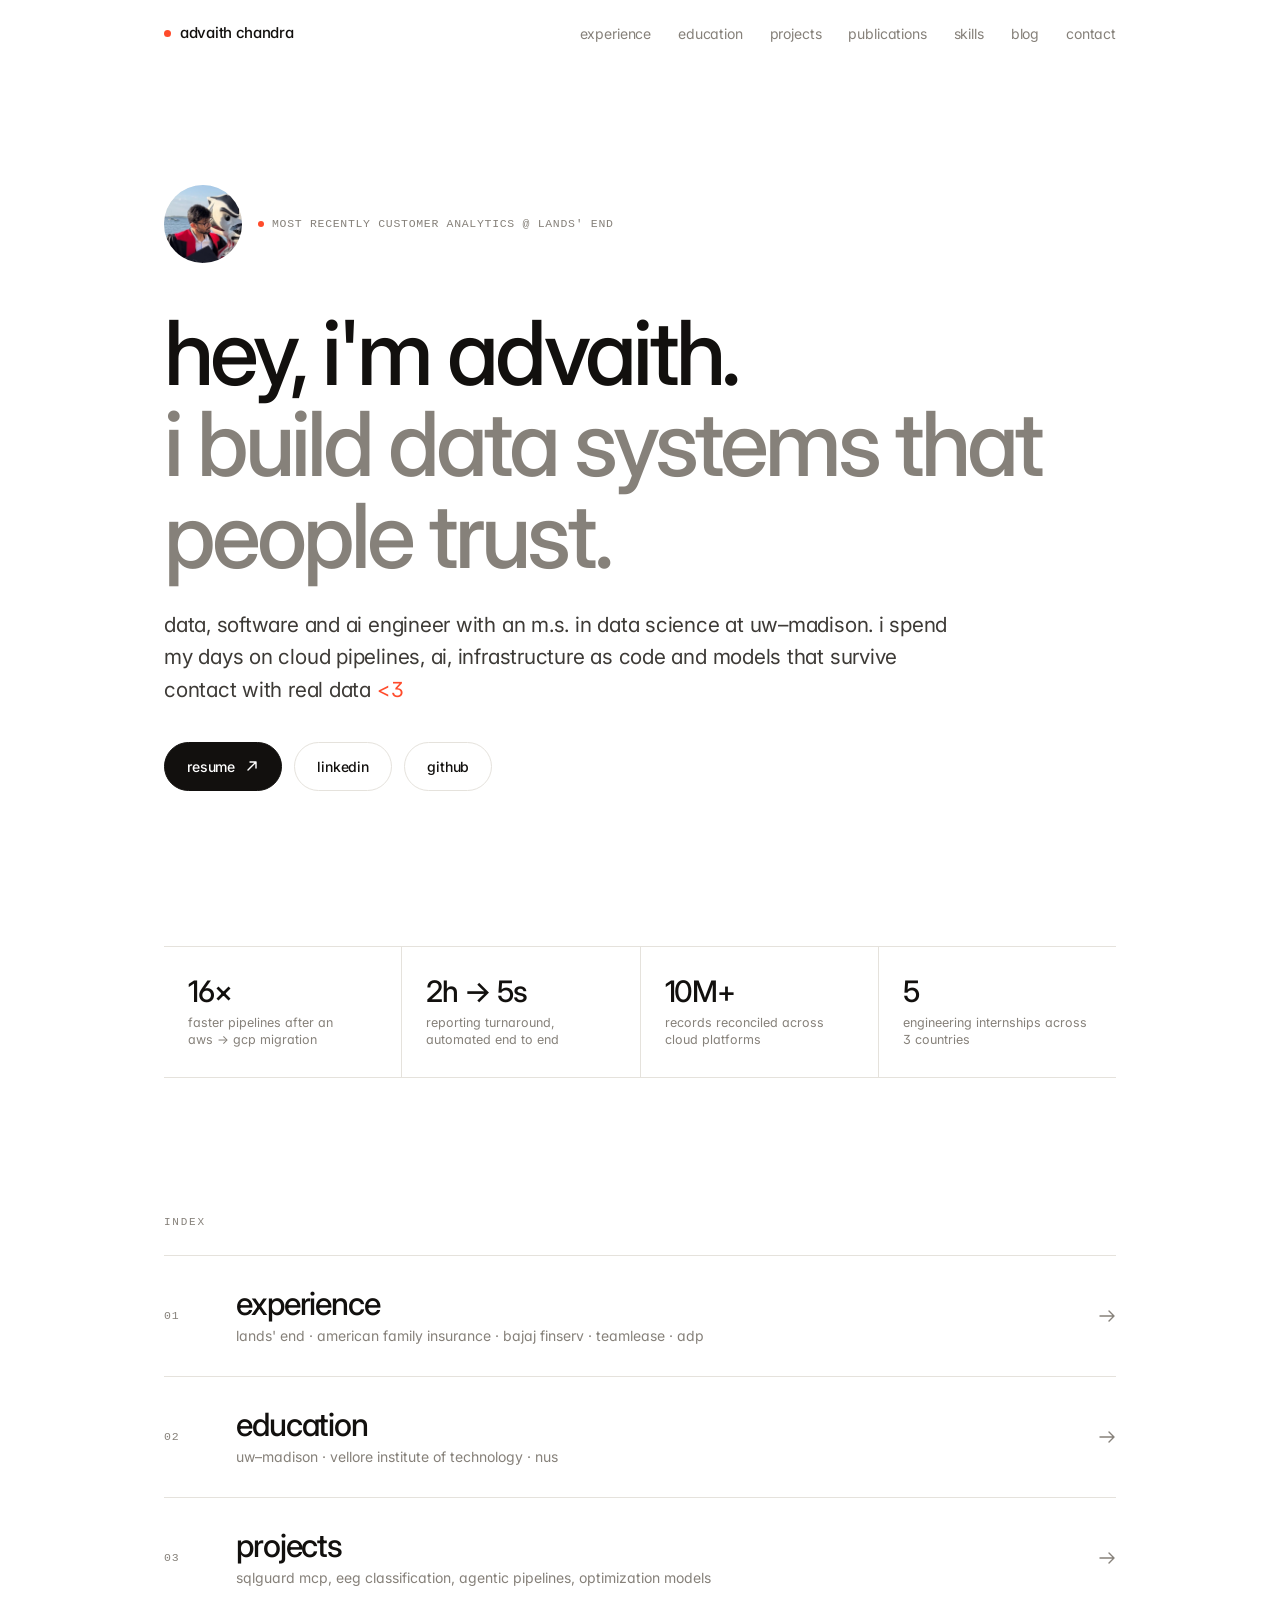
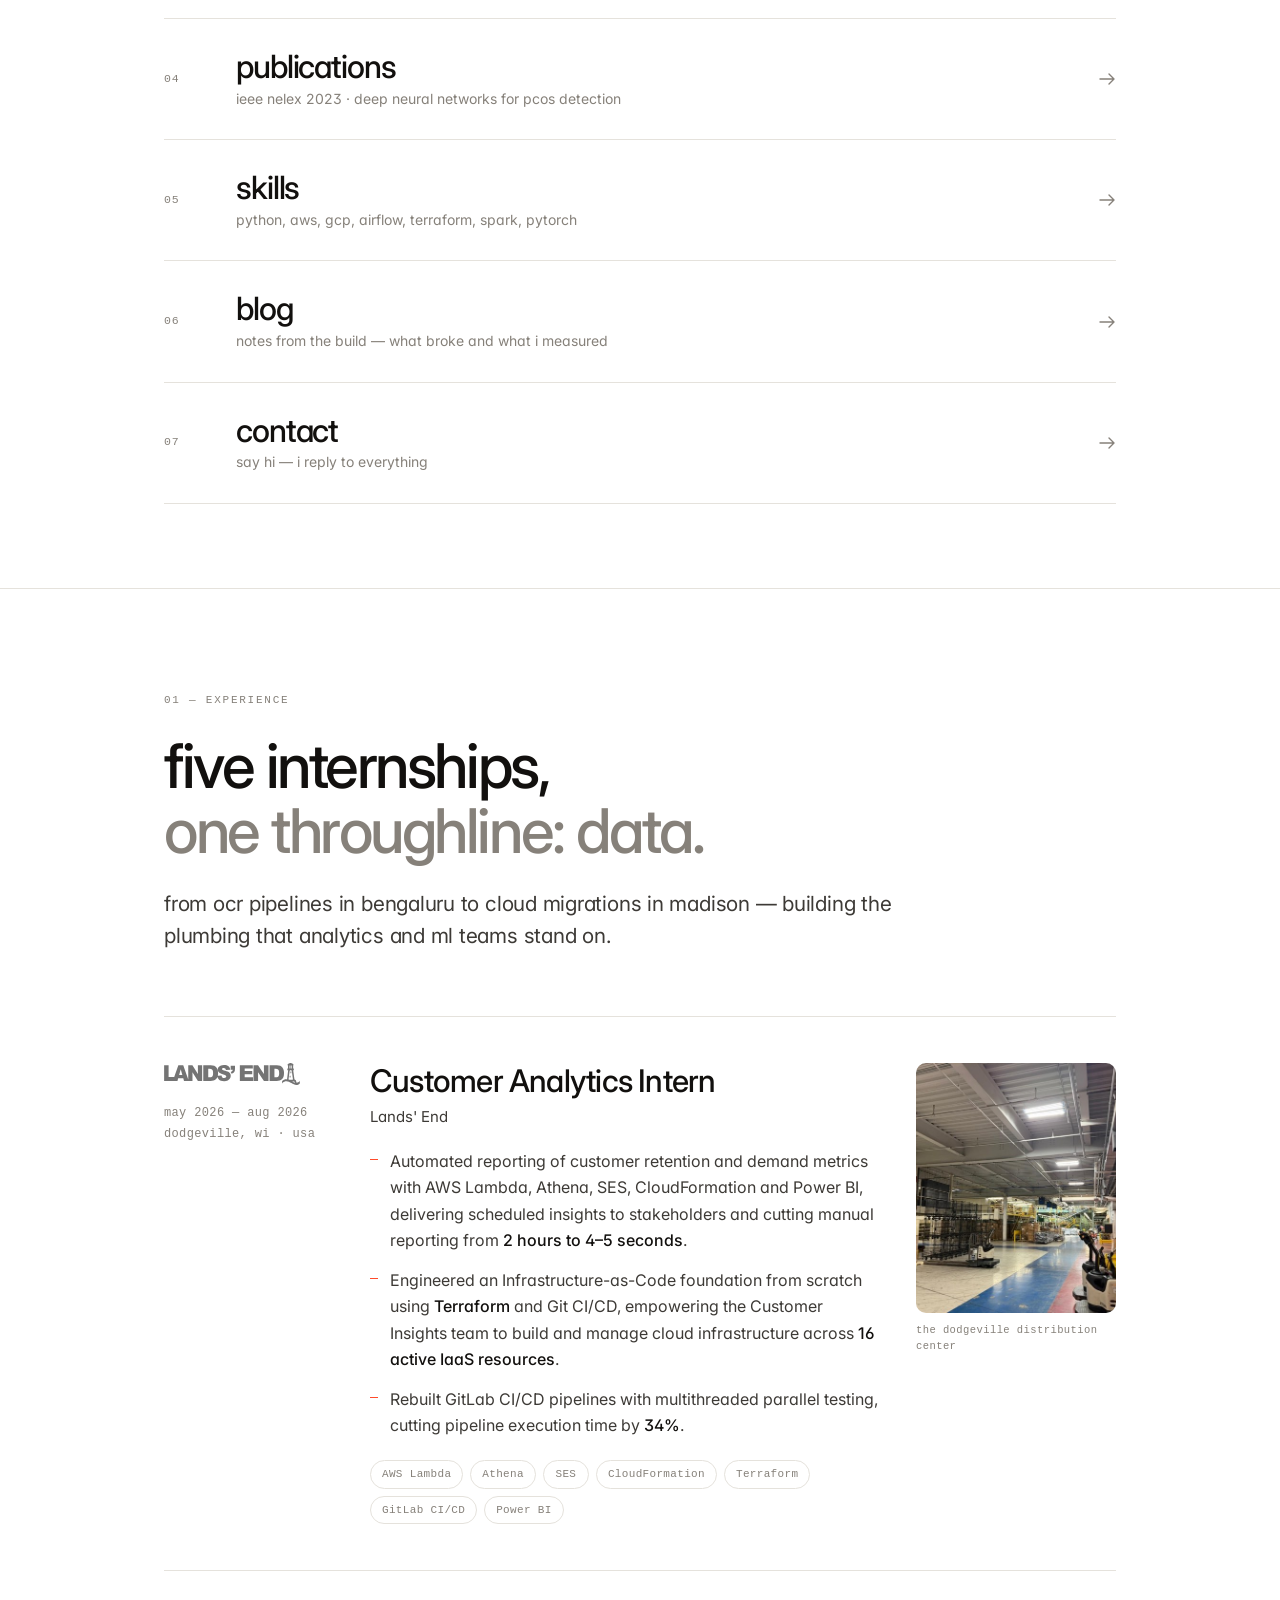
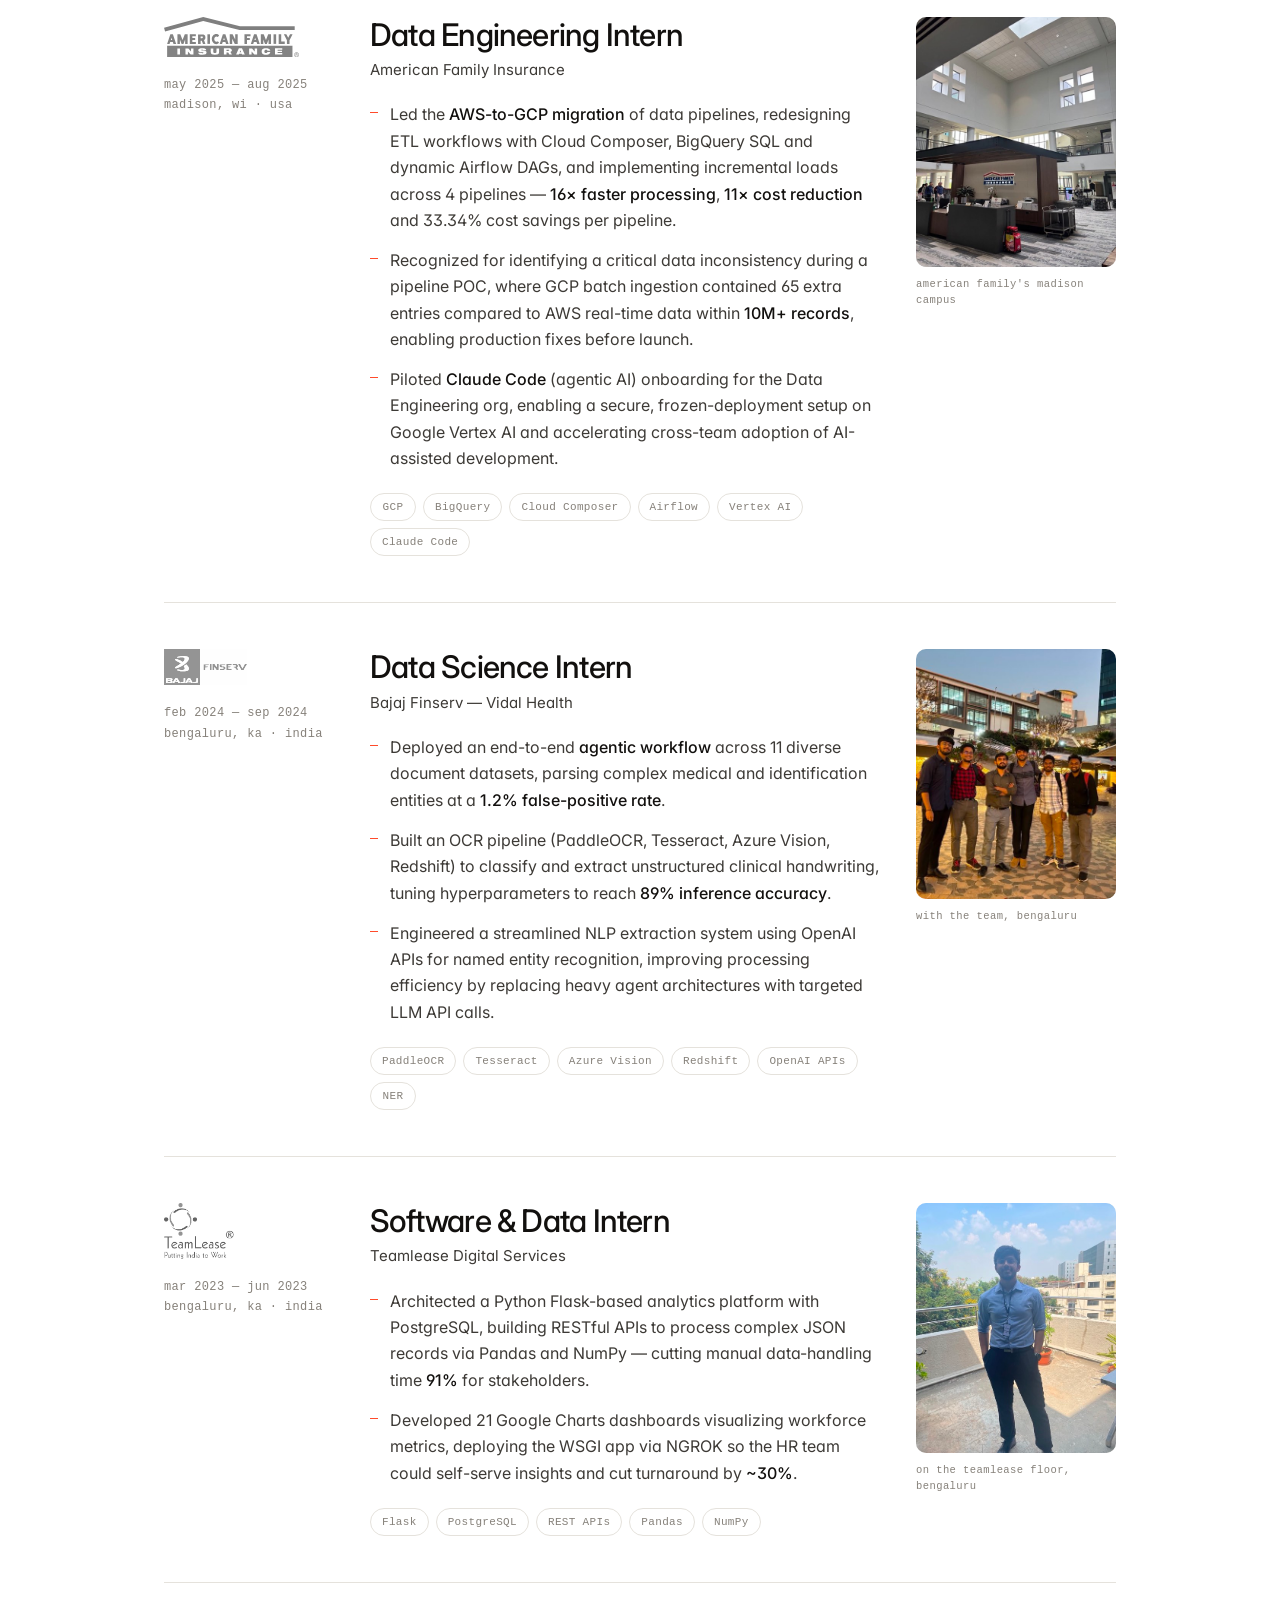
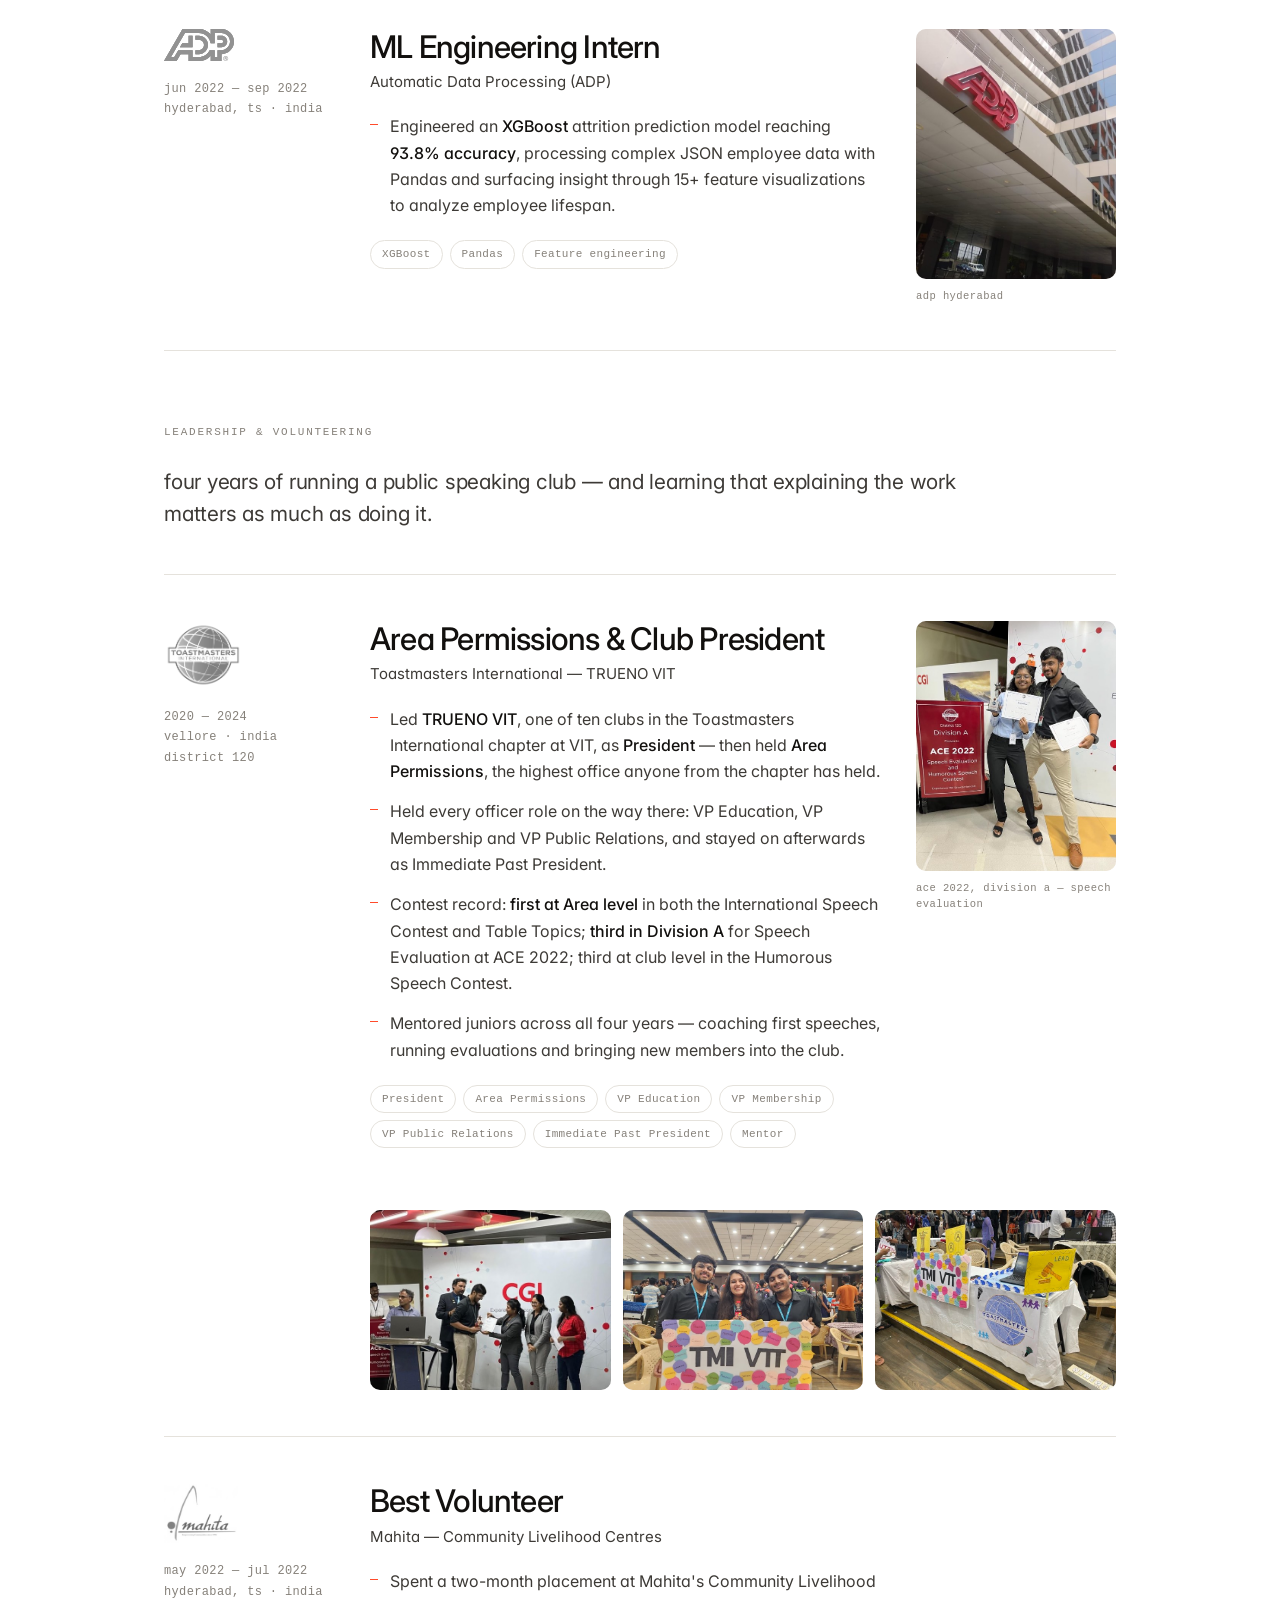
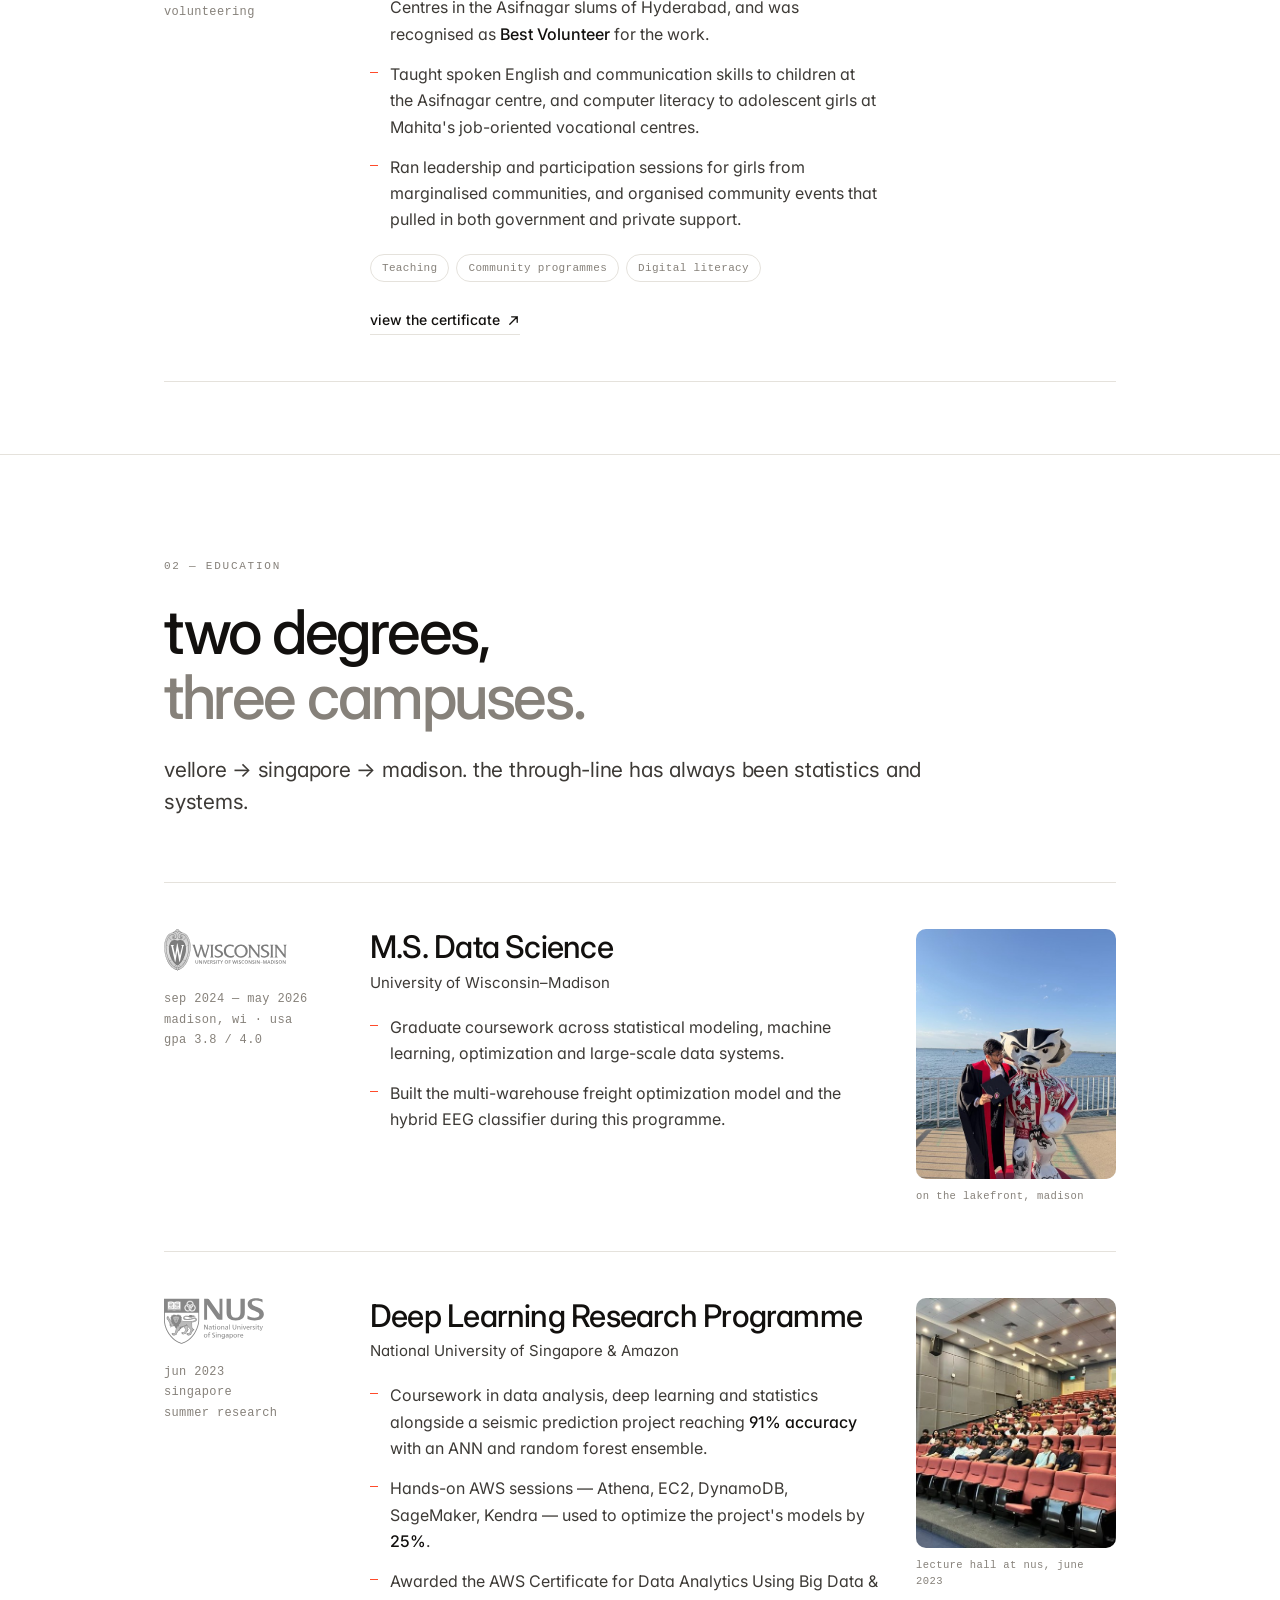
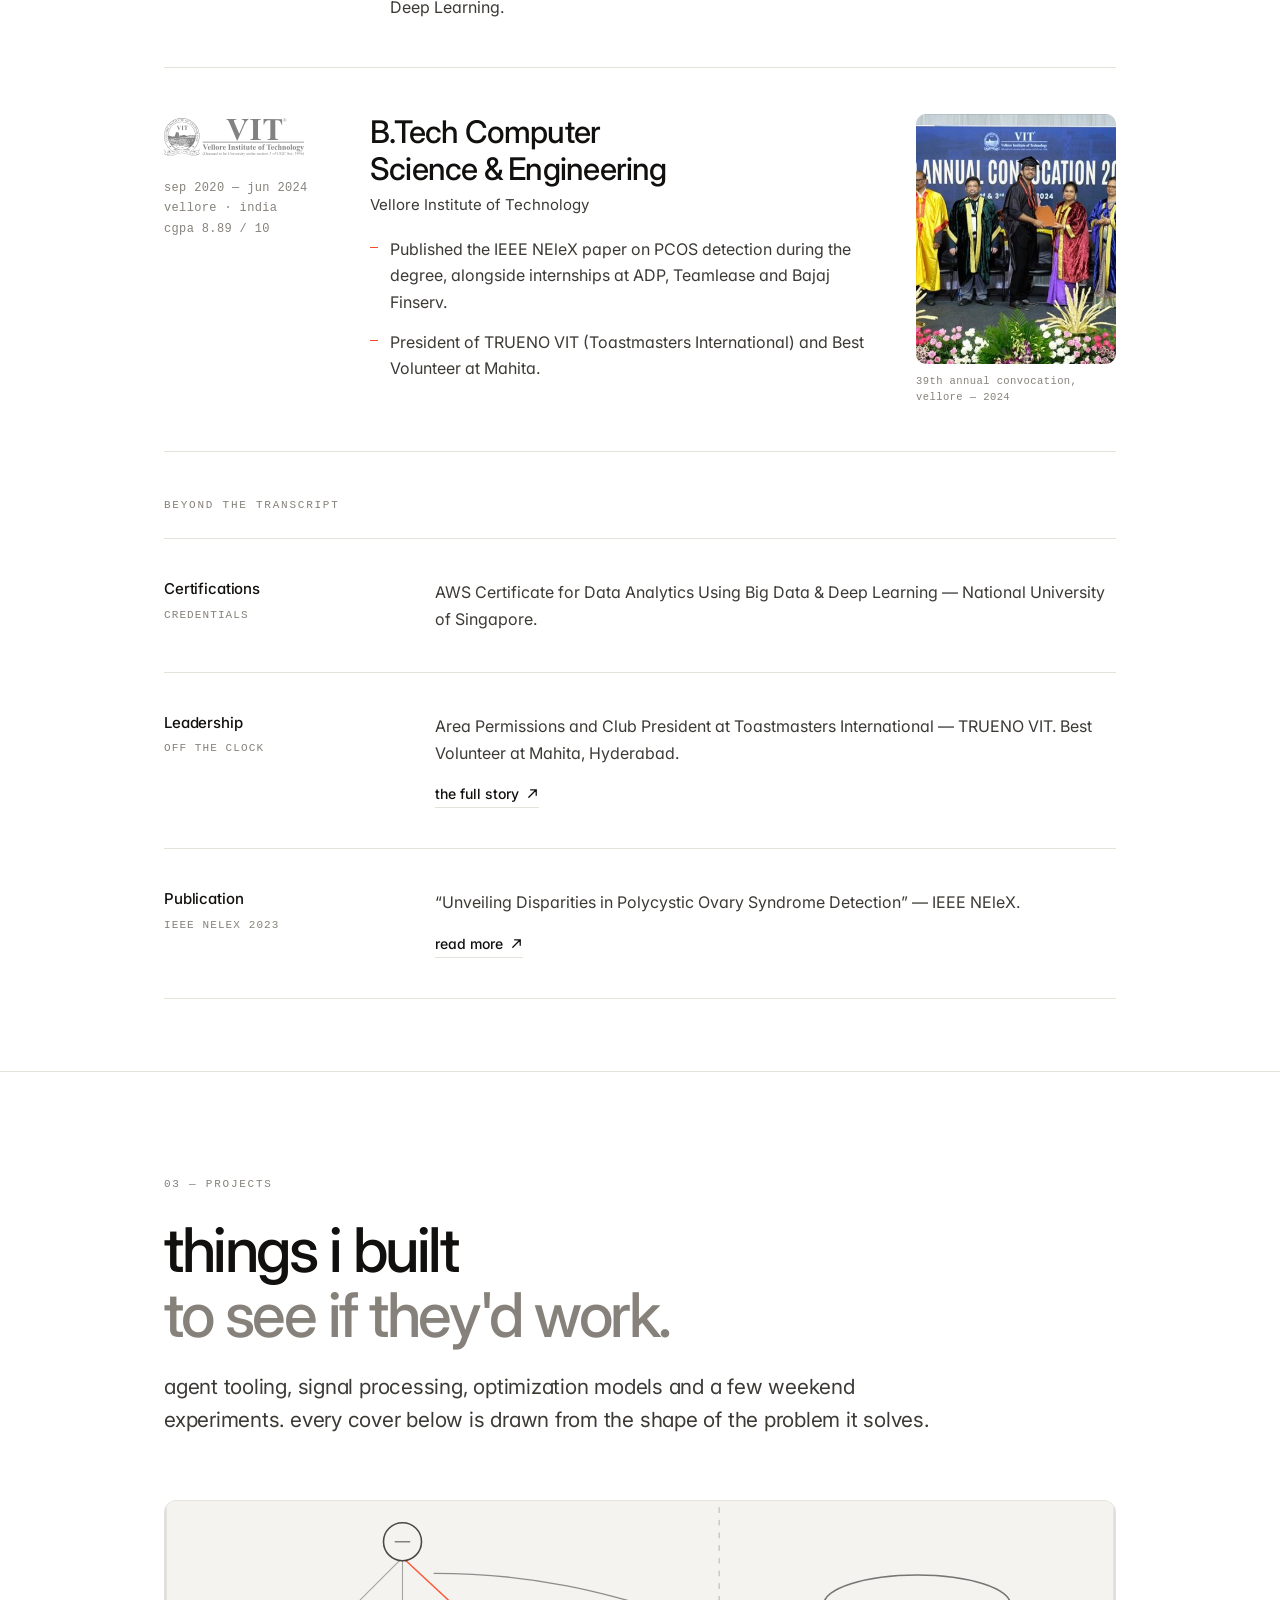
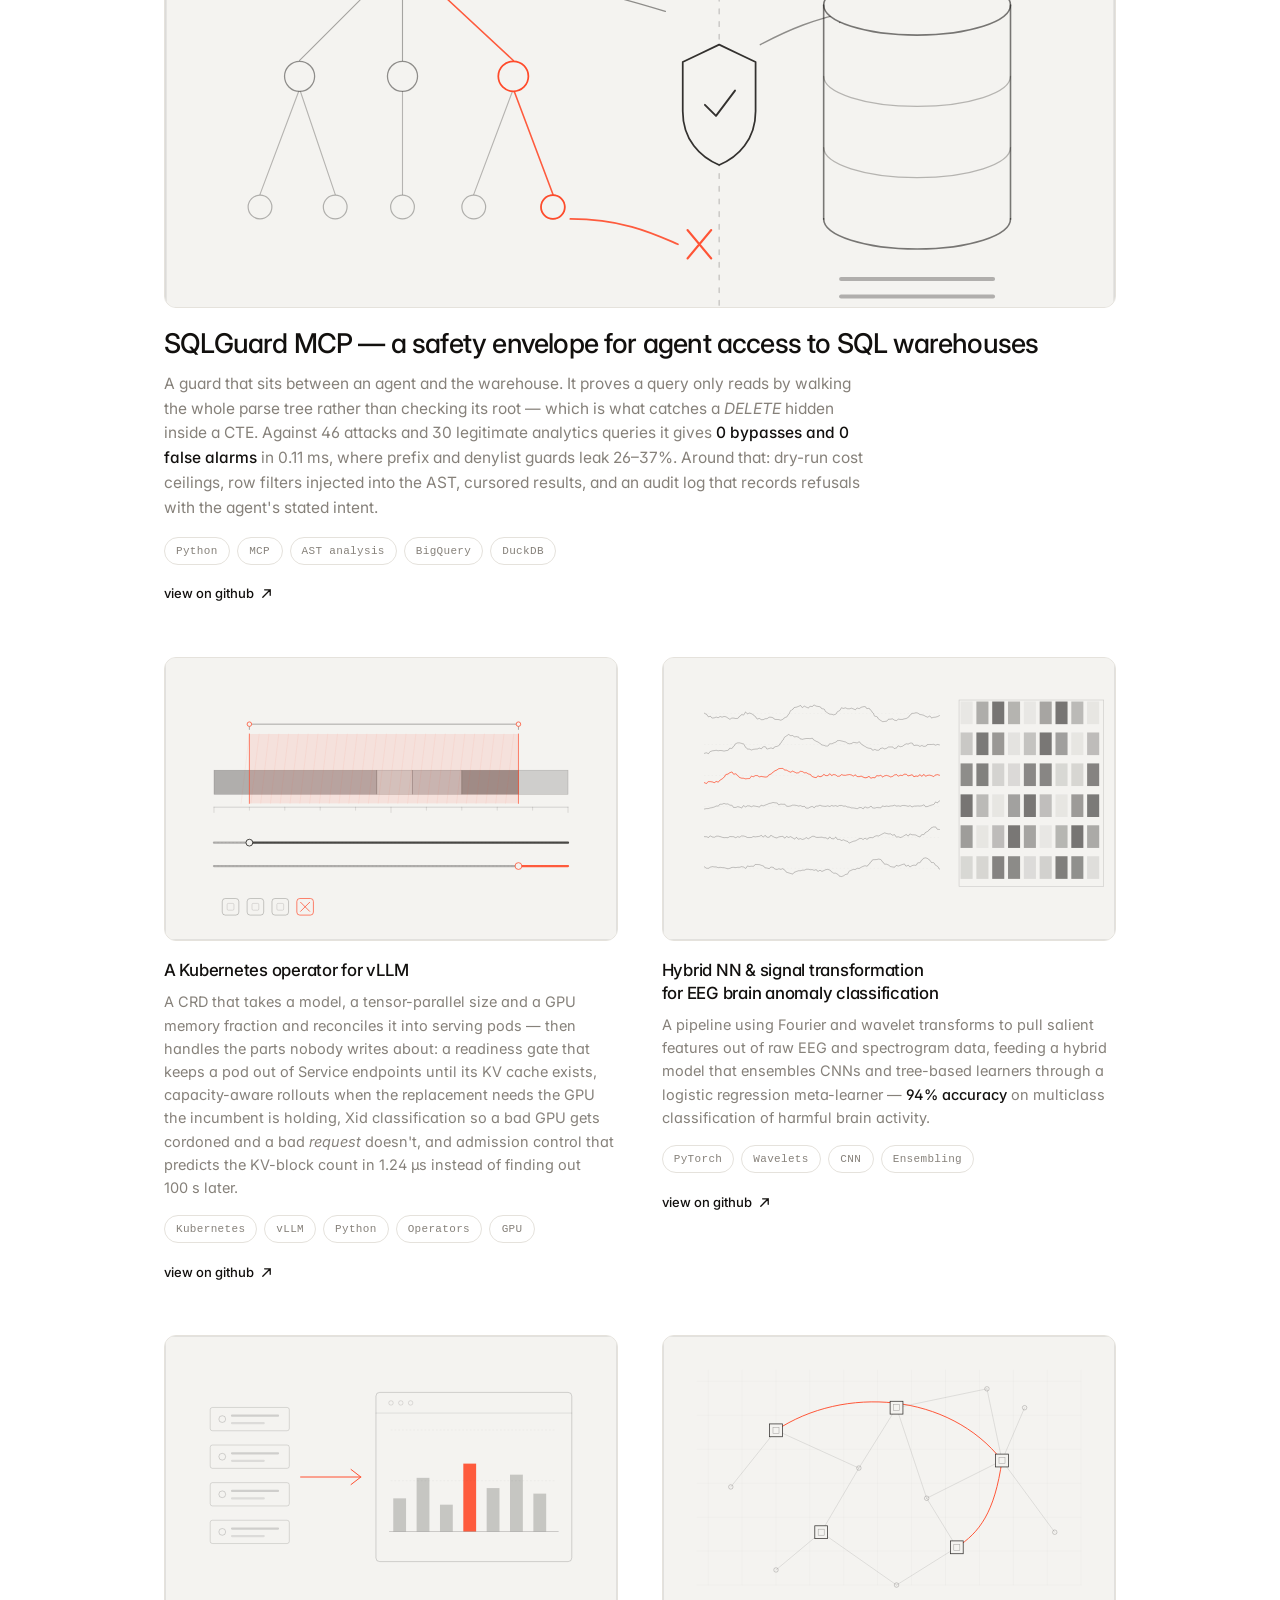
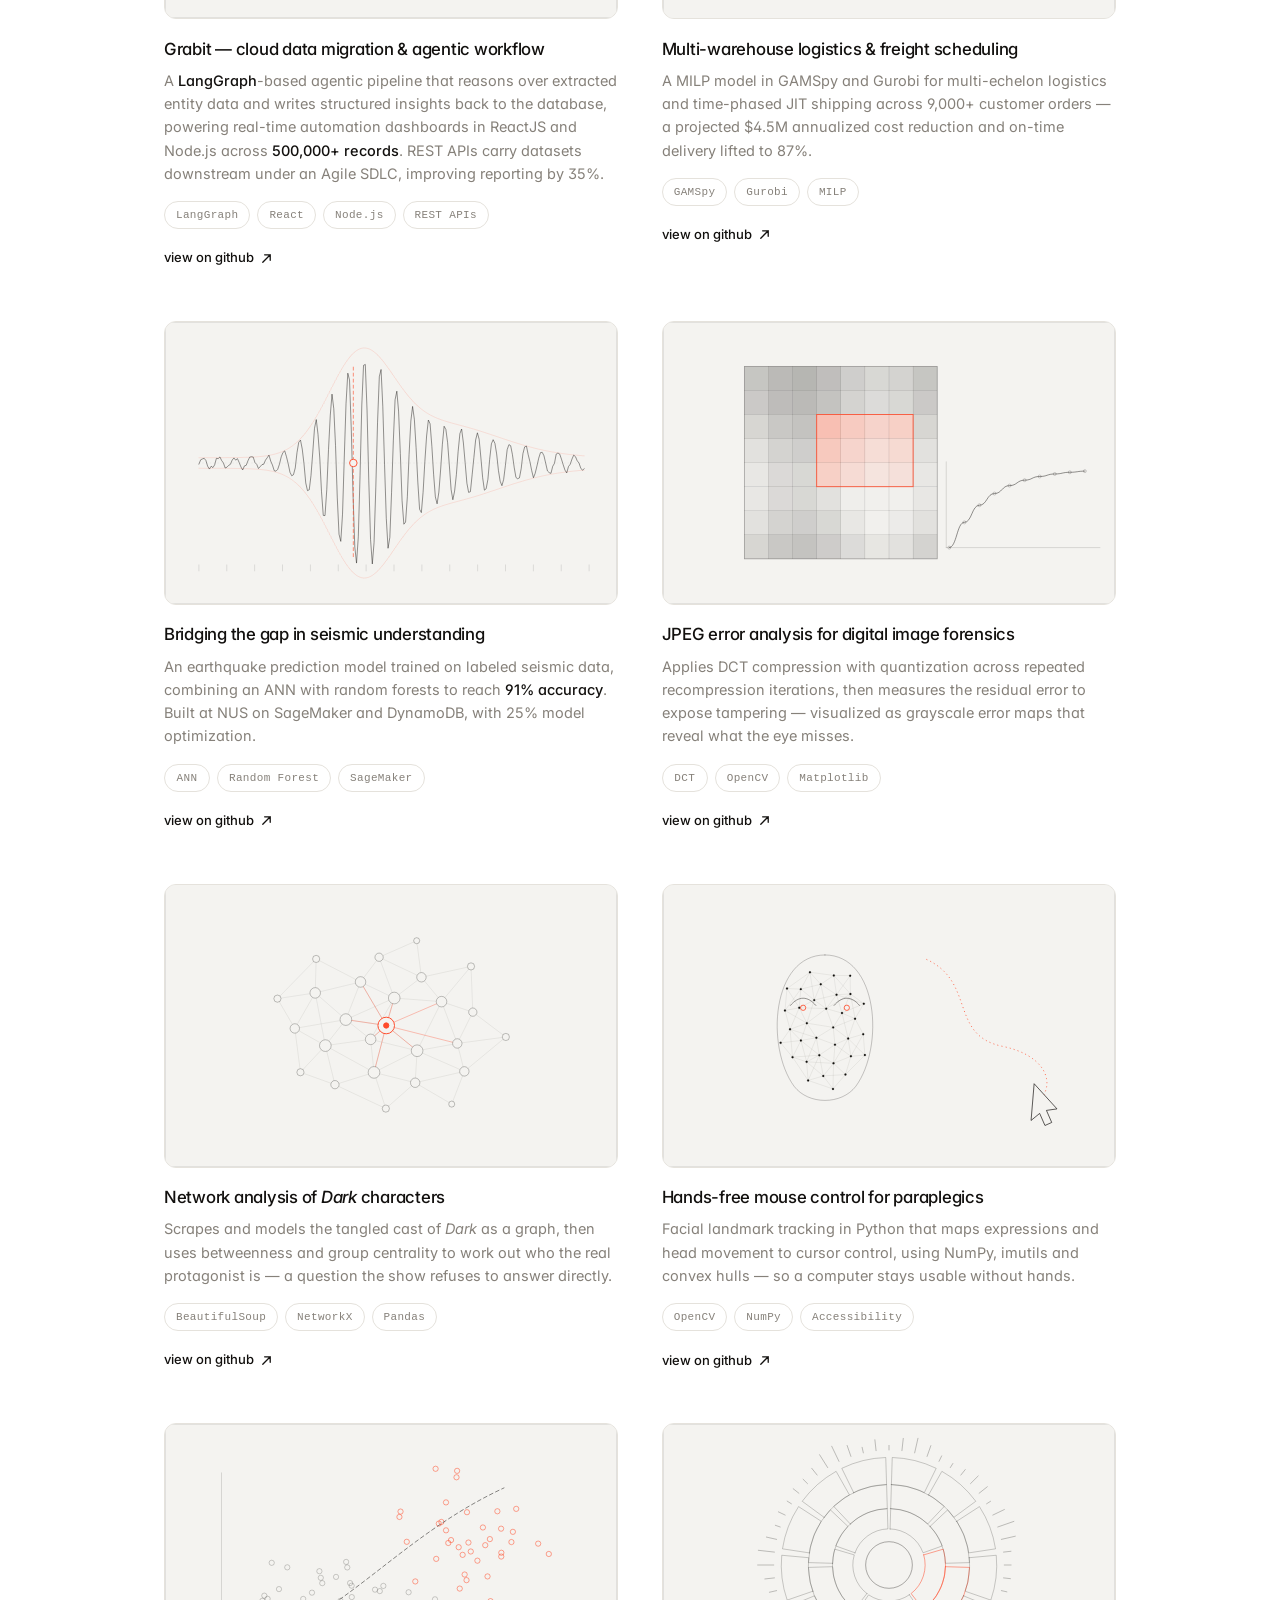
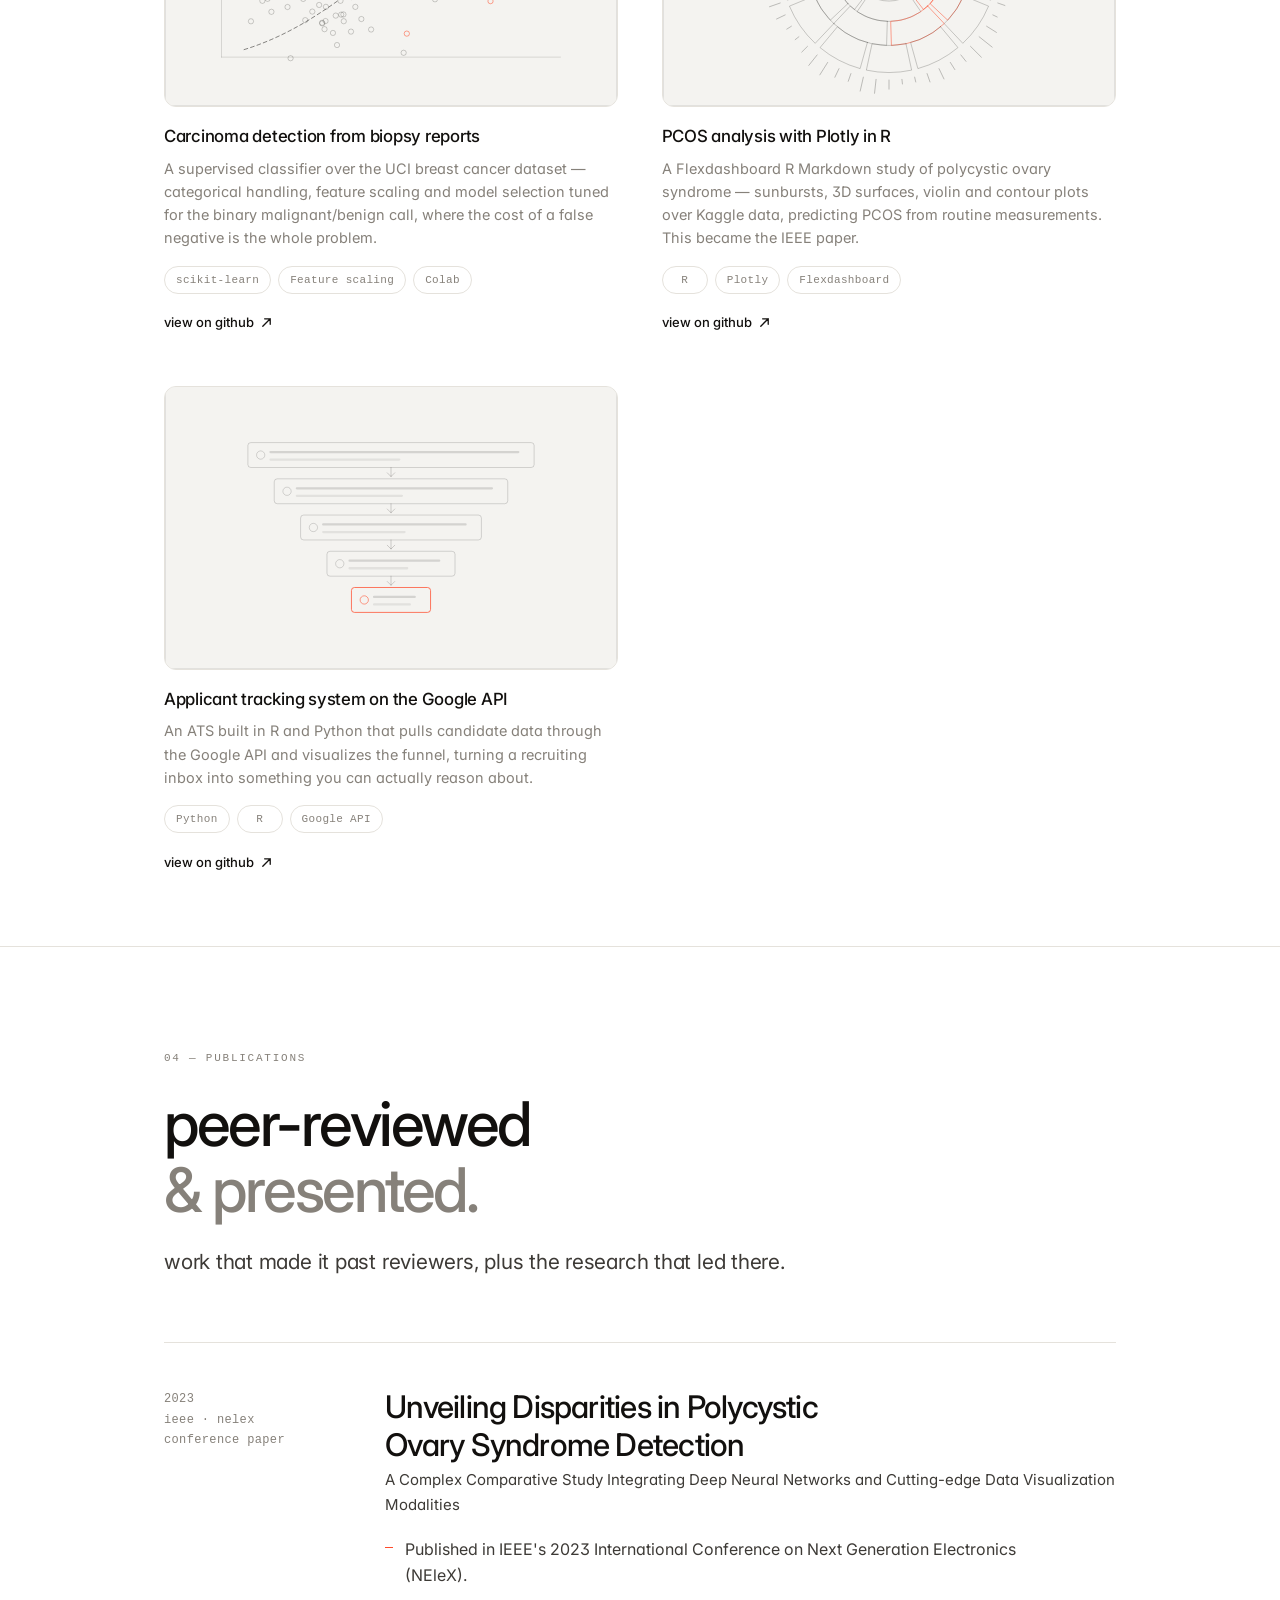
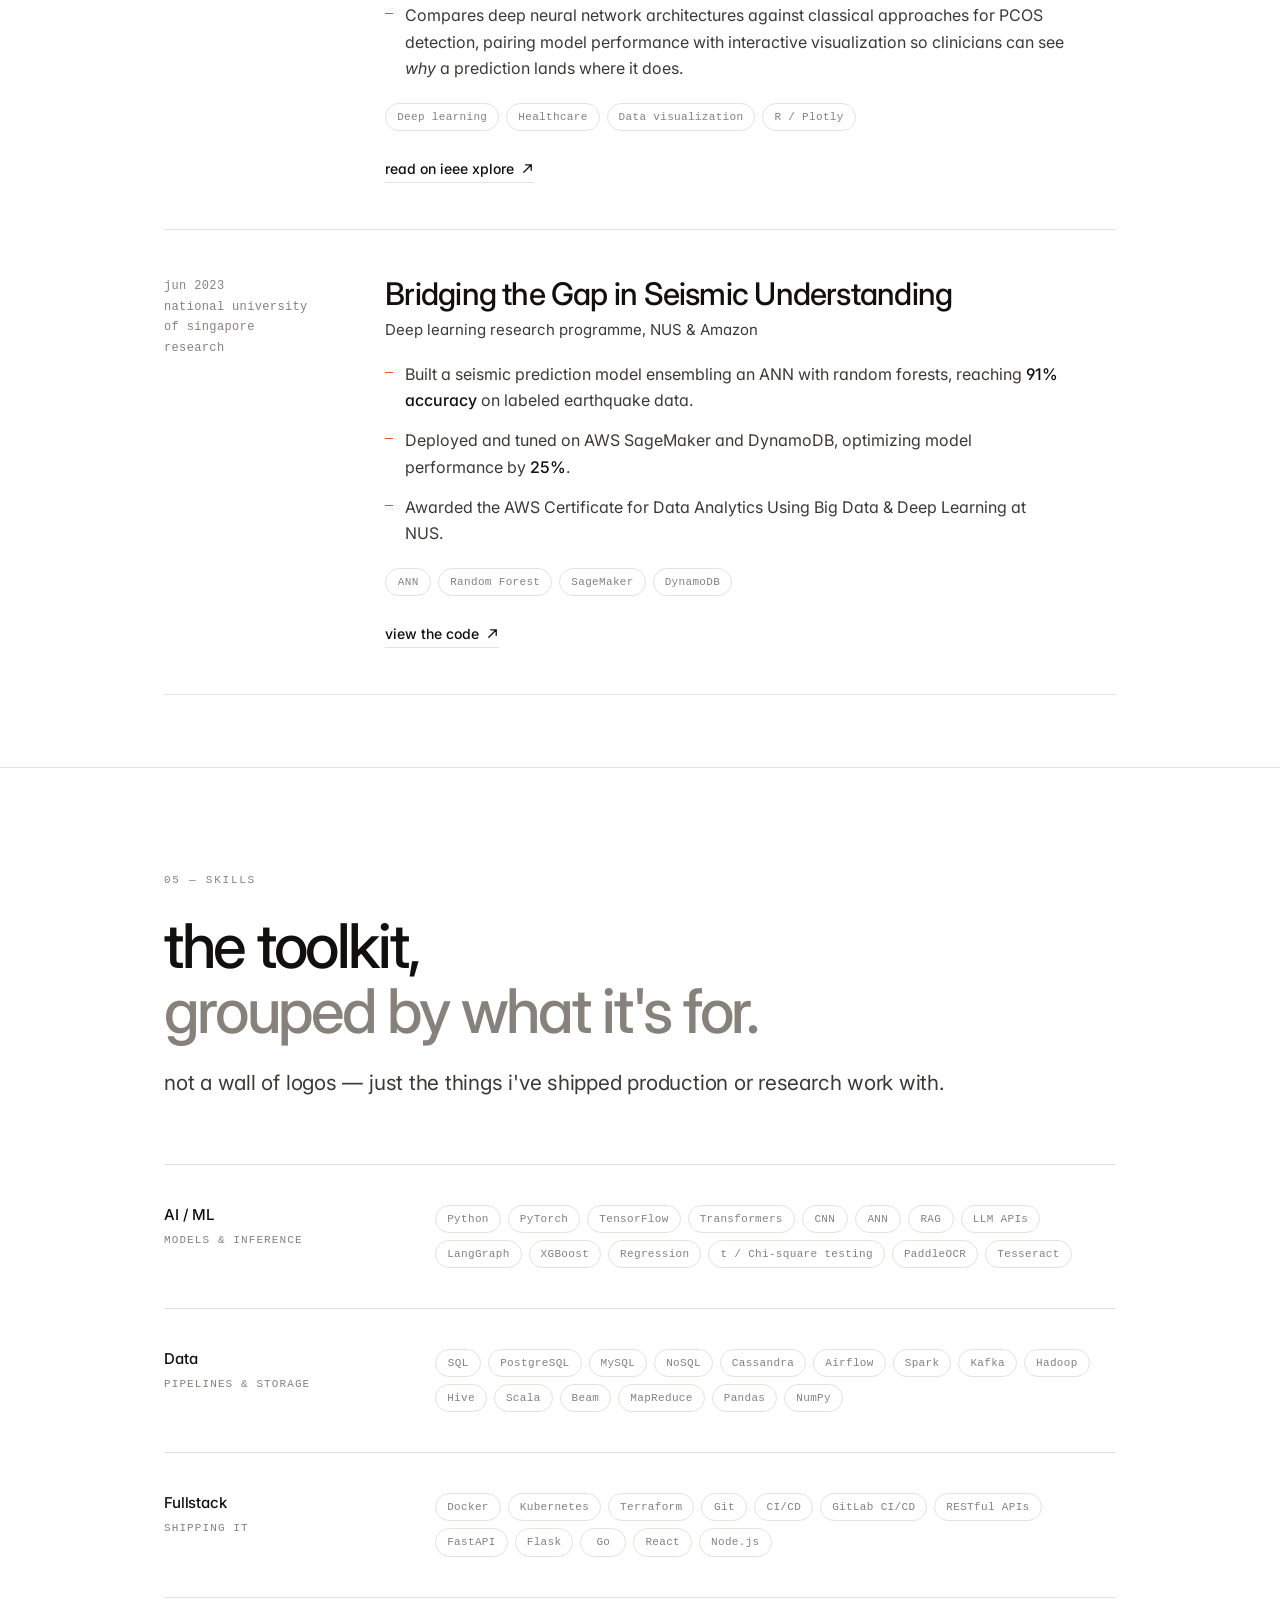
==== commit 2be4576e: "blog push 1" ====
--- a/index.html
+++ b/index.html
@@ -30,6 +30,7 @@
             <a href="#projects">projects</a>
             <a href="#publications">publications</a>
             <a href="#skills">skills</a>
+            <a href="blogs.html">blog</a>
             <a href="#contact">contact</a>
         </div>
         <button class="nav-toggle" aria-expanded="false" aria-label="open menu" aria-controls="menu">
@@ -44,6 +45,7 @@
     <a href="#projects">projects</a>
     <a href="#publications">publications</a>
     <a href="#skills">skills</a>
+    <a href="blogs.html">blog</a>
     <a href="#contact">contact</a>
 </div>
 
@@ -105,8 +107,13 @@
                 <span><span class="t">skills</span><span class="d">python, aws, gcp, airflow, terraform, spark, pytorch</span></span>
                 <svg class="arw" width="18" height="14" viewBox="0 0 18 14" fill="none" aria-hidden="true"><path d="M2 7h13M11 2l5 5-5 5" stroke="currentColor" stroke-width="1.4" stroke-linecap="round" stroke-linejoin="round"/></svg>
             </a>
+            <a class="index-row reveal" href="blogs.html">
+                <span class="num">06</span>
+                <span><span class="t">blog</span><span class="d">notes from the build &mdash; what broke and what i measured</span></span>
+                <svg class="arw" width="18" height="14" viewBox="0 0 18 14" fill="none" aria-hidden="true"><path d="M2 7h13M11 2l5 5-5 5" stroke="currentColor" stroke-width="1.4" stroke-linecap="round" stroke-linejoin="round"/></svg>
+            </a>
             <a class="index-row reveal" href="#contact">
-                <span class="num">06</span>
+                <span class="num">07</span>
                 <span><span class="t">contact</span><span class="d">say hi &mdash; i reply to everything</span></span>
                 <svg class="arw" width="18" height="14" viewBox="0 0 18 14" fill="none" aria-hidden="true"><path d="M2 7h13M11 2l5 5-5 5" stroke="currentColor" stroke-width="1.4" stroke-linecap="round" stroke-linejoin="round"/></svg>
             </a>
@@ -460,6 +467,14 @@
                 <h3>SQLGuard MCP &mdash; a safety envelope for agent access to SQL warehouses</h3>
                 <p>A guard that sits between an agent and the warehouse. It proves a query only reads by walking the whole parse tree rather than checking its root &mdash; which is what catches a <em>DELETE</em> hidden inside a CTE. Against 46 attacks and 30 legitimate analytics queries it gives <strong>0 bypasses and 0 false alarms</strong> in 0.11&nbsp;ms, where prefix and denylist guards leak 26&ndash;37%. Around that: dry-run cost ceilings, row filters injected into the AST, cursored results, and an audit log that records refusals with the agent's stated intent.</p>
                 <div class="tags"><span class="tag">Python</span><span class="tag">MCP</span><span class="tag">AST analysis</span><span class="tag">BigQuery</span><span class="tag">DuckDB</span></div>
+                <span class="card-go">view on github <svg class="arw" width="13" height="13" viewBox="0 0 14 14" fill="none" aria-hidden="true"><path d="M3 11L11 3M11 3H5M11 3V9" stroke="currentColor" stroke-width="1.4" stroke-linecap="round" stroke-linejoin="round"/></svg></span>
+            </a>
+
+            <a class="card reveal" href="https://github.com/Advaith789/vllm-k8s-operator" target="_blank" rel="noopener">
+                <div class="card-media"><img src="assets/projects/vllm-operator.svg" alt="A vLLM startup timeline with the blind window between port-open and engine-ready marked" loading="lazy"></div>
+                <h3>A Kubernetes operator for vLLM</h3>
+                <p>A CRD that takes a model, a tensor-parallel size and a GPU memory fraction and reconciles it into serving pods &mdash; then handles the parts nobody writes about: a readiness gate that keeps a pod out of Service endpoints until its KV cache exists, capacity-aware rollouts when the replacement needs the GPU the incumbent is holding, Xid classification so a bad GPU gets cordoned and a bad <em>request</em> doesn't, and admission control that predicts the KV-block count in 1.24&nbsp;&micro;s instead of finding out 100&nbsp;s later.</p>
+                <div class="tags"><span class="tag">Kubernetes</span><span class="tag">vLLM</span><span class="tag">Python</span><span class="tag">Operators</span><span class="tag">GPU</span></div>
                 <span class="card-go">view on github <svg class="arw" width="13" height="13" viewBox="0 0 14 14" fill="none" aria-hidden="true"><path d="M3 11L11 3M11 3H5M11 3V9" stroke="currentColor" stroke-width="1.4" stroke-linecap="round" stroke-linejoin="round"/></svg></span>
             </a>
 
@@ -703,7 +718,7 @@
     <section class="page-section" id="contact">
 
     <header class="section-head wrap">
-        <span class="eyebrow reveal">06 &mdash; contact</span>
+        <span class="eyebrow reveal">07 &mdash; contact</span>
         <h2 class="section-title reveal">say hi.<br><span class="muted">i reply to everything.</span></h2>
         <p class="lede reveal" style="margin-top:1.5rem">working on something with messy data, cloud pipelines or models that need to hold up in production? i'd like to hear about it &mdash; and i'm open to full-time data and ml engineering roles.</p>
 
--- a/index.css
+++ b/index.css
@@ -878,3 +878,187 @@
     .nav, .menu, .footer, .spotify { display: none; }
     body { color: #000; }
 }
+
+/* ==========================================================================
+   blog — long-form prose. narrower measure, room for tables and code.
+   ========================================================================== */
+
+.page-head {
+    padding-top: calc(var(--nav-h) + clamp(58px, 9vw, 112px));
+    padding-bottom: clamp(28px, 4vw, 44px);
+}
+
+.post-head { padding-bottom: 4px; }
+
+.post-title {
+    font-size: clamp(1.95rem, 4.1vw, 2.9rem);
+    letter-spacing: -0.035em;
+    line-height: 1.08;
+    max-width: 24ch;
+    margin-bottom: 1.6rem;
+}
+
+.post { padding-bottom: clamp(48px, 7vw, 88px); }
+
+/* prose keeps a reading measure; tables and code get the whole column */
+.post > p,
+.post > ul,
+.post > h2,
+.post > h3,
+.post > .note,
+.post > .post-foot { max-width: 70ch; }
+
+.post-meta {
+    font-family: var(--mono);
+    font-size: 12px;
+    letter-spacing: 0.04em;
+    color: var(--muted);
+    display: flex;
+    flex-wrap: wrap;
+    gap: 6px 14px;
+    align-items: center;
+    margin-bottom: 1.75rem;
+}
+
+.post-meta .sep { opacity: 0.4; }
+
+.post h2 {
+    font-size: clamp(1.4rem, 2.5vw, 1.75rem);
+    margin: clamp(48px, 6vw, 72px) 0 1.1rem;
+}
+
+.post h2 .n {
+    font-family: var(--mono);
+    font-size: 12px;
+    letter-spacing: 0.1em;
+    color: var(--muted);
+    display: block;
+    margin-bottom: 10px;
+}
+
+.post h3 {
+    font-size: 1.1rem;
+    margin: 2.4rem 0 0.85rem;
+}
+
+.post p,
+.post li {
+    font-size: 16.5px;
+    line-height: 1.72;
+}
+
+.post > p:first-of-type {
+    font-size: clamp(1.05rem, 1.6vw, 1.22rem);
+    line-height: 1.6;
+    color: var(--ink-2);
+    letter-spacing: -0.011em;
+}
+
+.post ul { margin: 1.2rem 0 1.4rem; }
+
+/* a pulled-aside caveat, not a quote */
+.note {
+    border-left: 2px solid var(--accent);
+    background: var(--bg-soft);
+    border-radius: 0 10px 10px 0;
+    padding: 18px 22px;
+    margin: 1.8rem 0;
+}
+
+.note p { font-size: 15.5px; margin-bottom: 0.7rem; }
+.note p:last-child { margin-bottom: 0; }
+
+.note .label {
+    font-family: var(--mono);
+    font-size: 10.5px;
+    letter-spacing: 0.14em;
+    text-transform: uppercase;
+    color: var(--accent);
+    display: block;
+    margin-bottom: 8px;
+}
+
+code {
+    font-family: var(--mono);
+    font-size: 0.88em;
+    background: var(--bg-soft);
+    border: 1px solid var(--line);
+    border-radius: 4px;
+    padding: 1px 5px;
+    color: var(--ink);
+    white-space: nowrap;
+}
+
+pre {
+    background: var(--bg-soft);
+    border: 1px solid var(--line);
+    border-radius: 10px;
+    padding: 18px 20px;
+    overflow-x: auto;
+    margin: 1.6rem 0;
+}
+
+pre code {
+    background: none;
+    border: 0;
+    padding: 0;
+    font-size: 13px;
+    line-height: 1.65;
+    white-space: pre;
+    color: var(--ink-2);
+}
+
+/* wide tables scroll inside their own box rather than the page */
+.table-scroll {
+    overflow-x: auto;
+    margin: 1.7rem 0;
+    border-block: 1px solid var(--line);
+}
+
+table {
+    width: 100%;
+    border-collapse: collapse;
+    font-size: 14px;
+}
+
+th {
+    font-family: var(--mono);
+    font-size: 10.5px;
+    font-weight: 400;
+    letter-spacing: 0.12em;
+    text-transform: uppercase;
+    color: var(--muted);
+    text-align: left;
+    padding: 12px 16px 12px 0;
+    white-space: nowrap;
+    border-bottom: 1px solid var(--line);
+}
+
+td {
+    padding: 11px 16px 11px 0;
+    border-bottom: 1px solid var(--line-soft);
+    vertical-align: top;
+}
+
+tr:last-child td { border-bottom: 0; }
+
+td.num, th.num { text-align: right; padding-right: 16px; font-variant-numeric: tabular-nums; }
+
+tr.is-key td { color: var(--ink); }
+tr.is-key td:first-child { font-weight: 500; }
+
+.post figure { margin: 2rem 0; }
+.post figcaption {
+    font-family: var(--mono);
+    font-size: 11px;
+    letter-spacing: 0.04em;
+    color: var(--muted);
+    margin-top: 10px;
+    line-height: 1.5;
+}
+
+.post-foot {
+    margin-top: clamp(44px, 6vw, 72px);
+    padding-top: 26px;
+    border-top: 1px solid var(--line);
+}
